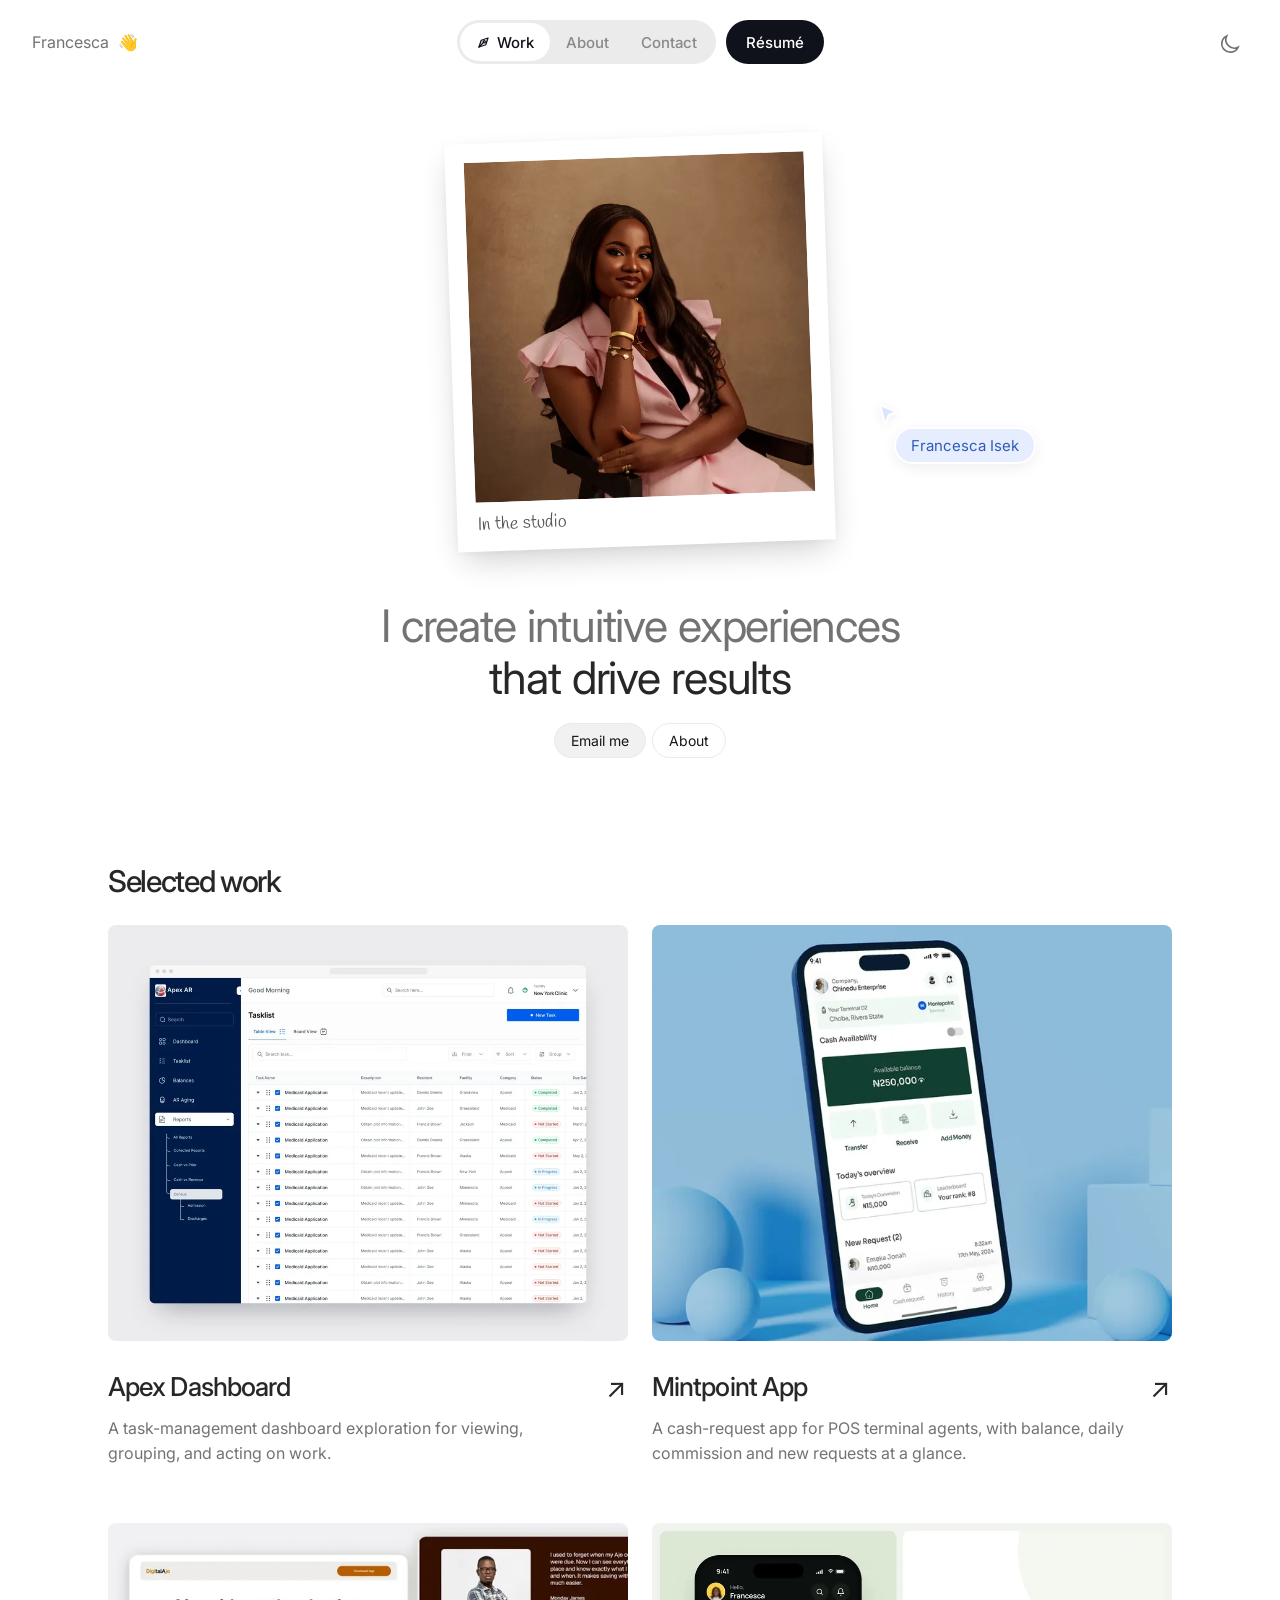
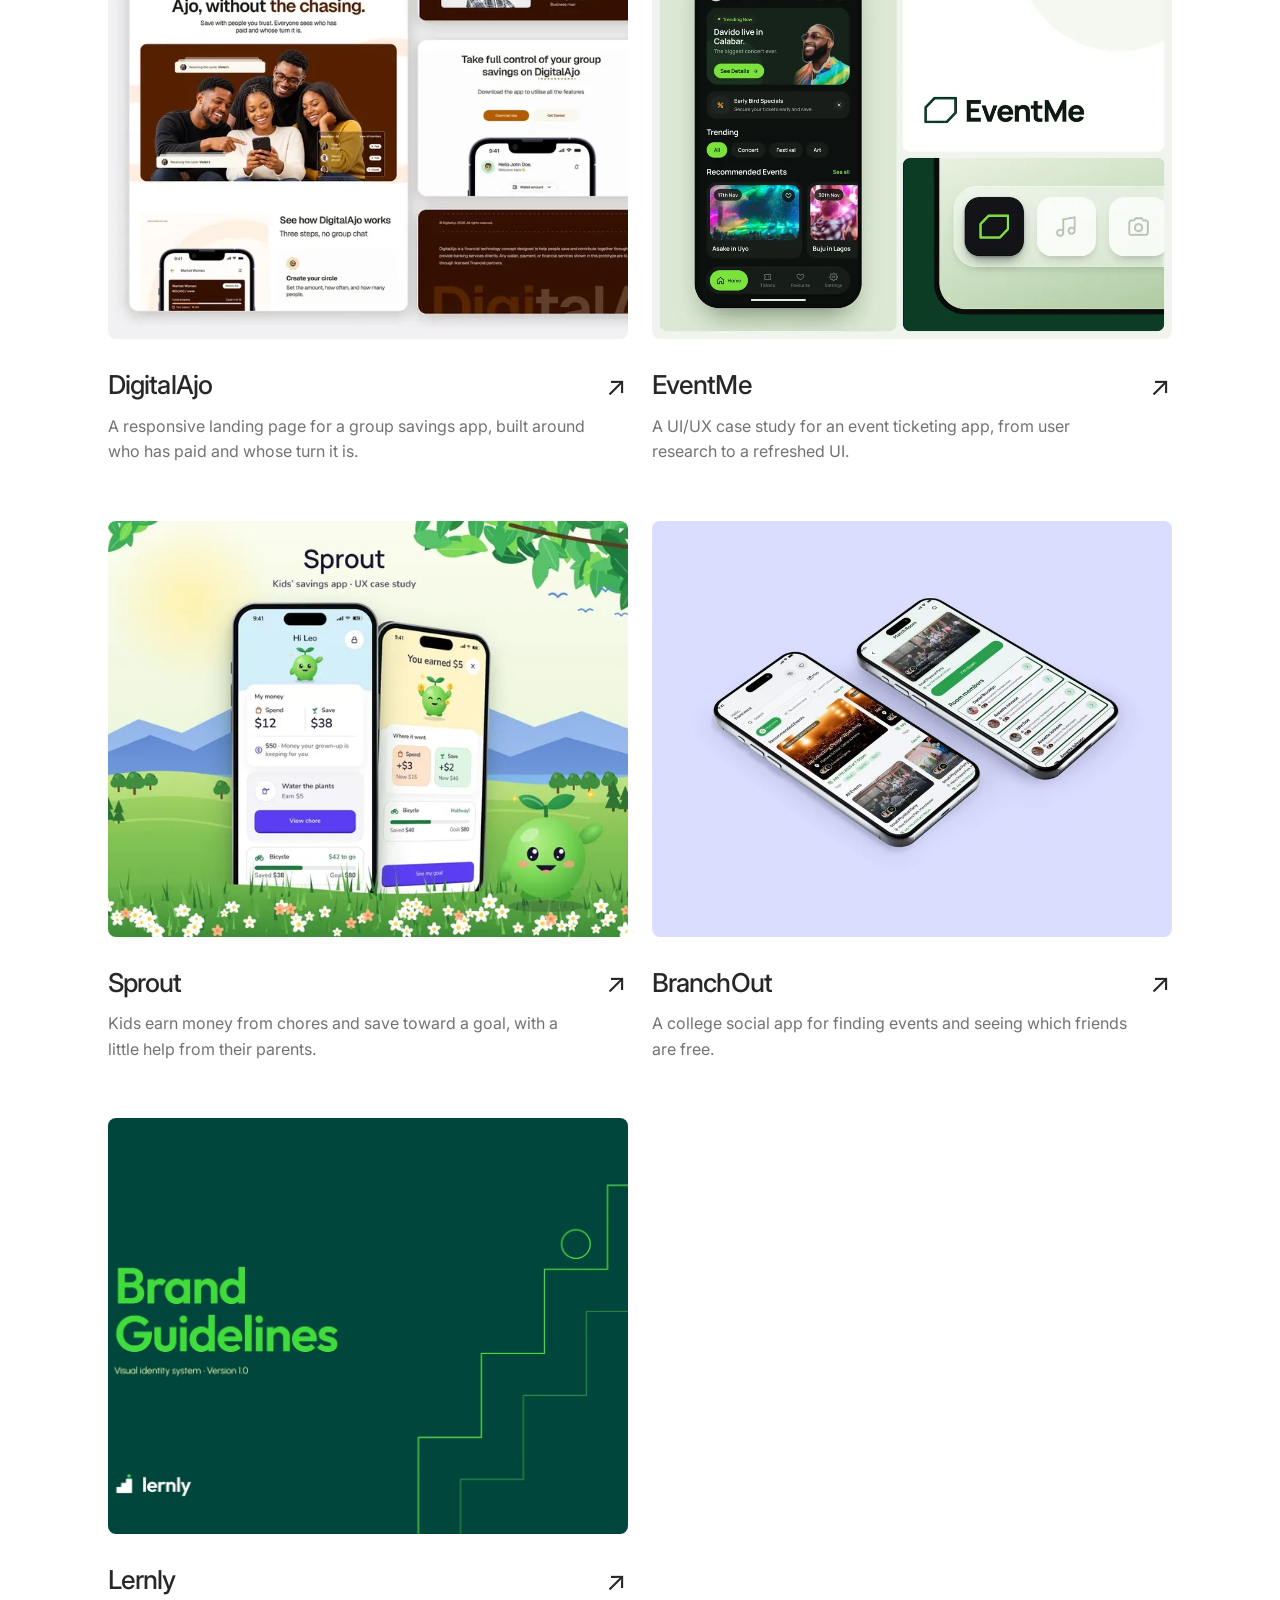
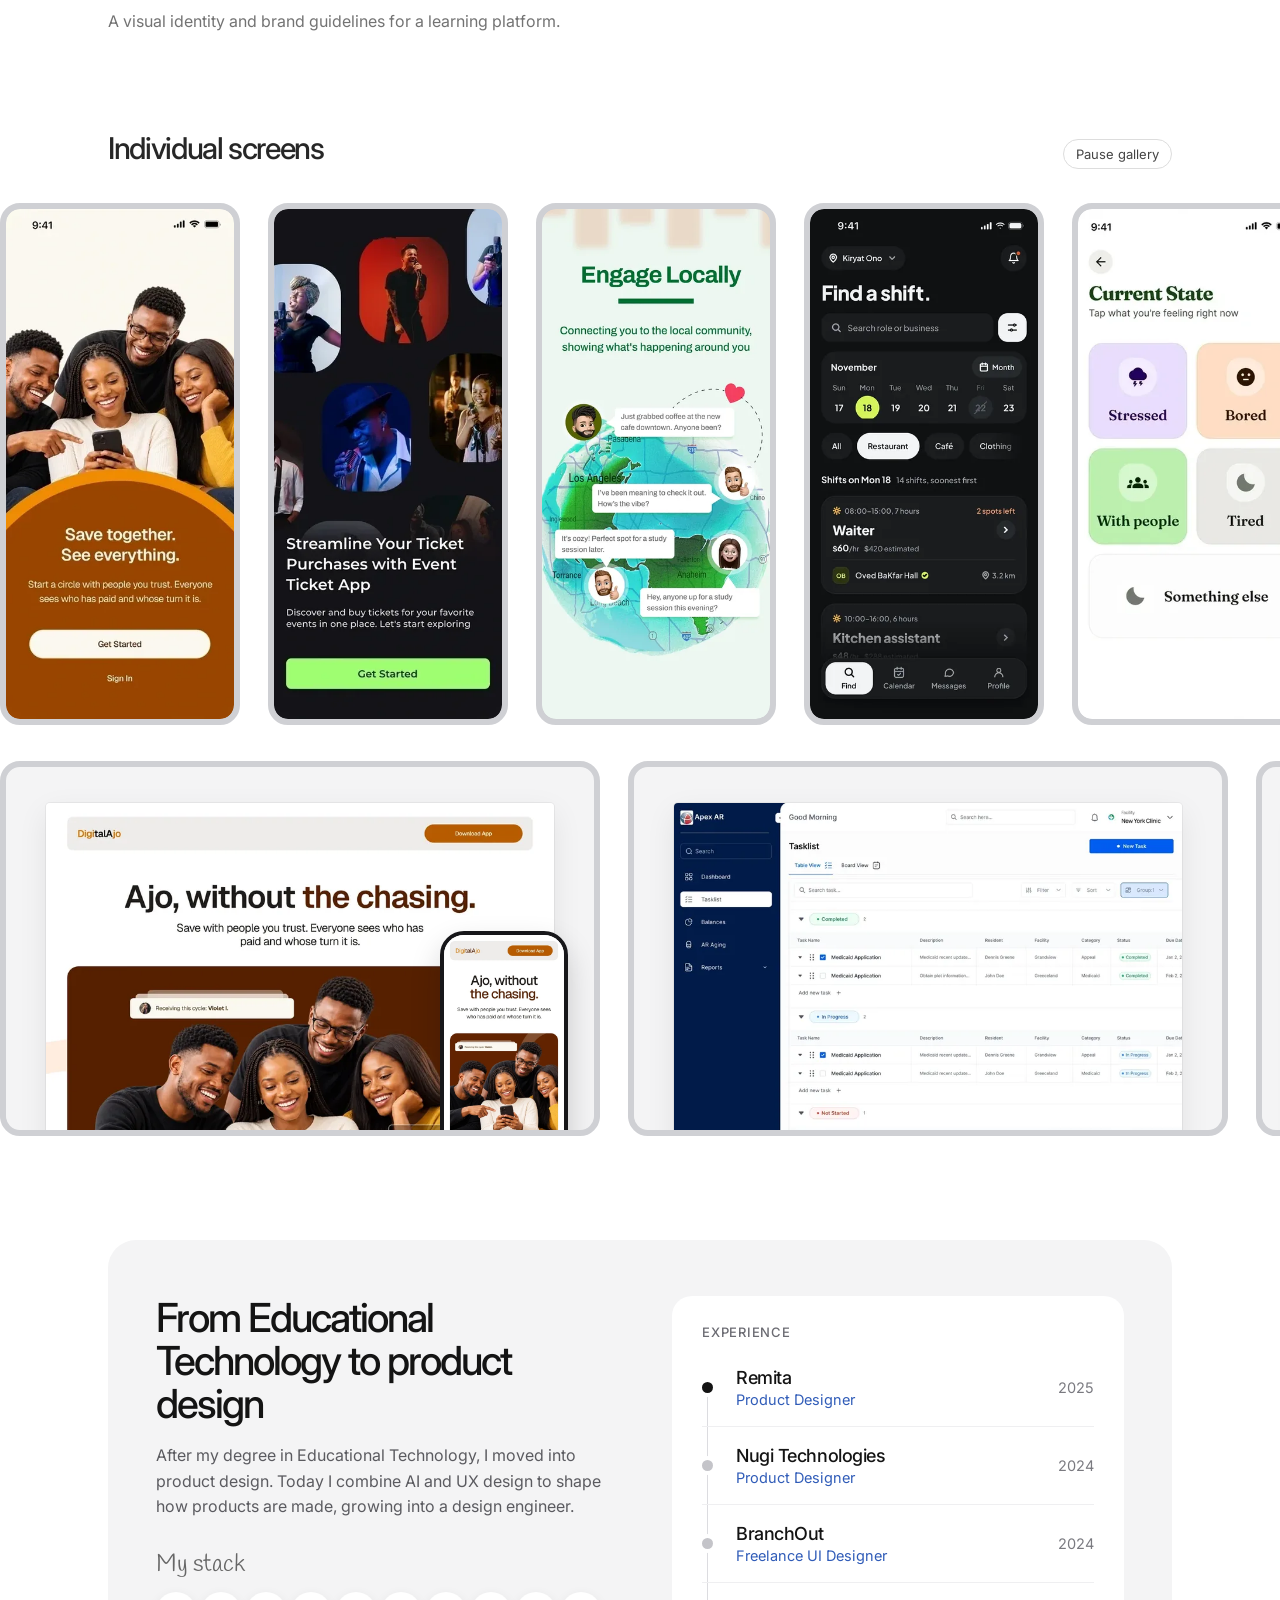
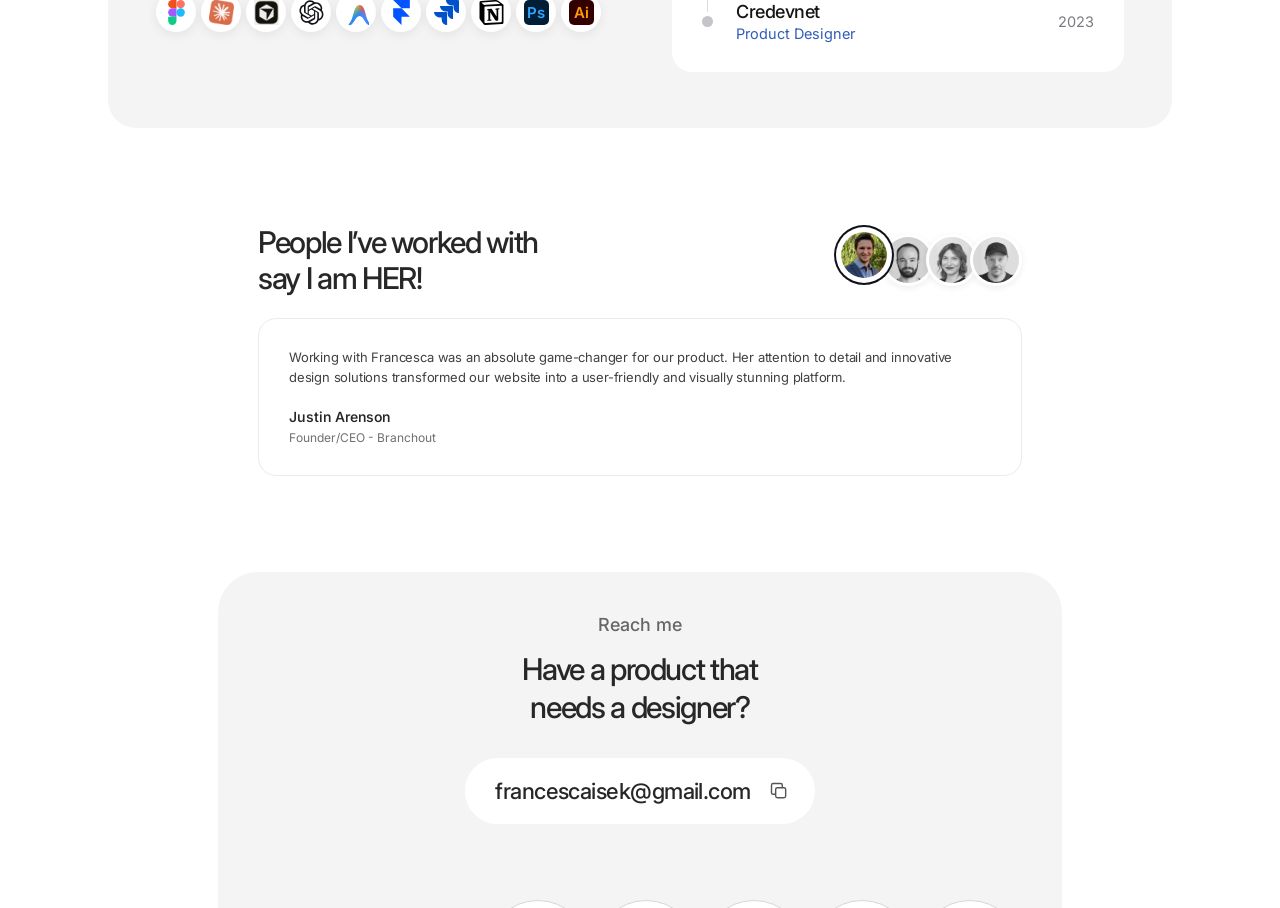
==== index.html @ be4f7d04 "About page major update, speaking moments, tooltips added to randoms, minor homepage updates." ====
<!doctype html>
<html lang="en">

<head>
  <meta charset="utf-8">
  <meta name="viewport" content="width=device-width, initial-scale=1">
  <title>Francesca Isek — Product Designer &amp; Design Engineer</title>
  <meta name="description"
    content="Product designer based in Lagos, Nigeria. I create intuitive experiences that drive results for fintech, SaaS and mobile products.">
  <link rel="icon" href="favicon.ico" sizes="any">
  <link rel="icon" type="image/png" sizes="32x32" href="assets/icons/favicon-32.png">
  <link rel="apple-touch-icon" href="assets/icons/apple-touch-icon.png">
  <meta name="theme-color" content="#ffffff">
  <meta property="og:type" content="website">
  <meta property="og:title" content="Francesca Isek — Product Designer &amp; Design Engineer">
  <meta property="og:description"
    content="Product designer based in Lagos, Nigeria. I create intuitive experiences that drive results for fintech, SaaS and mobile products.">
  <meta property="og:image" content="https://francescaisek.com/assets/images/og-image.jpg">
  <meta property="og:image:width" content="1200">
  <meta property="og:image:height" content="630">
  <meta property="og:image:alt" content="Francesca Isek — Product Designer &amp; Design Engineer">
  <meta property="og:site_name" content="Francesca Isek">
  <meta name="twitter:image" content="https://francescaisek.com/assets/images/og-image.jpg">
  <meta property="og:url" content="https://francescaisek.com/">
  <meta name="twitter:card" content="summary_large_image">
  <link rel="canonical" href="https://francescaisek.com/">
  <script type="application/ld+json">
  {
    "@context": "https://schema.org",
    "@type": "Person",
    "name": "Francesca Isek",
    "jobTitle": "Product Designer",
    "address": {
      "@type": "PostalAddress",
      "addressLocality": "Lagos",
      "addressCountry": "Nigeria"
    },
    "email": "mailto:francescaisek@gmail.com",
    "url": "https://francescaisek.com/",
    "sameAs": [
      "https://www.linkedin.com/in/francesca-isek-69934a226/",
      "https://github.com/FrancescaIsek",
      "https://www.behance.net/francescaisek"
    ]
  }
  </script>

  <link rel="stylesheet" href="css/hero.css?v=mobile-flat-8">
  <script src="js/portrait.js?v=stack-mobile-1" defer></script>
  <link rel="stylesheet" href="css/header.css?v=links-6">
  <link rel="stylesheet" href="css/theme.css?v=links-7">
  <link rel="stylesheet" href="css/cursor.css?v=2">
  <script src="js/theme.js"></script>
  <script src="js/cursor.js?v=1" defer></script>
  <script>
    window.va = window.va || function () { (window.vaq = window.vaq || []).push(arguments); };
  </script>
  <script defer src="/_vercel/insights/script.js"></script>
</head>

<body>
  <header class="portfolio-header"><a class="header-name" href="/" aria-label="Francesca, homepage">Francesca
      <span aria-hidden="true">👋</span></a>
    <nav class="portfolio-nav" aria-label="Portfolio">
      <div class="nav-segments"><a href="/#selected-work" aria-current="page"><span class="nav-icon"
            aria-hidden="true"><svg viewBox="0 0 20 20" fill="none" stroke="currentColor" stroke-width="1.7"
              stroke-linecap="round" stroke-linejoin="round">
              <path d="m4 16 3-9 9-3-3 9-9 3Z" />
              <path d="m4 16 6-6" />
              <circle cx="11" cy="9" r="1.5" />
            </svg></span>Work</a><a href="about.html"><span class="nav-icon" aria-hidden="true"><svg viewBox="0 0 20 20"
              fill="none" stroke="currentColor" stroke-width="1.7" stroke-linecap="round" stroke-linejoin="round">
              <circle cx="10" cy="6" r="3" />
              <path d="M4 17v-2a6 6 0 0 1 12 0v2" />
            </svg></span>About</a><a href="#contact"><span class="nav-icon"
            aria-hidden="true"><svg viewBox="0 0 20 20" fill="none" stroke="currentColor" stroke-width="1.7"
              stroke-linecap="round" stroke-linejoin="round">
              <rect x="3" y="5" width="14" height="11" rx="3" />
              <path d="m4 7 6 4 6-4" />
            </svg></span>Contact</a></div><a class="nav-resume"
        href="https://docs.google.com/document/d/1GN4dvYvGVPUgsONXQ1iWZ2yxoBfLpgicq2tAjBCVAWI/edit?tab=t.0"
        target="_blank" rel="noopener noreferrer"><span class="nav-icon" aria-hidden="true"><svg viewBox="0 0 20 20"
            fill="none" stroke="currentColor" stroke-width="1.7" stroke-linecap="round" stroke-linejoin="round">
            <path d="M5 2h7l4 4v12H5Z" />
            <path d="M12 2v5h4M8 10h5M8 13h5" />
          </svg></span>Résumé</a>
    </nav><button class="theme-toggle" type="button" aria-label="Switch to dark mode" aria-pressed="false"><svg
        class="theme-moon" viewBox="0 0 24 24" fill="none" stroke="currentColor" stroke-width="1.7" aria-hidden="true">
        <path d="M20 15.3A8.5 8.5 0 0 1 8.7 4 8.5 8.5 0 1 0 20 15.3Z" />
      </svg><svg class="theme-sun" viewBox="0 0 24 24" fill="none" stroke="currentColor" stroke-width="1.7"
        stroke-linecap="round" aria-hidden="true">
        <circle cx="12" cy="12" r="4" />
        <path d="M12 2v2m0 16v2M2 12h2m16 0h2M5 5l1.5 1.5m11 11L19 19M5 19l1.5-1.5m11-11L19 5" />
      </svg></button><button class="mobile-menu-btn" type="button" aria-label="Open menu" aria-expanded="false"
      aria-controls="mobile-nav-overlay"><span class="burger" aria-hidden="true"><i></i><i></i><i></i></span></button>
    <div id="mobile-nav-overlay" class="mobile-menu-overlay" hidden>
      <div class="mobile-menu-top">
        <a class="header-name" href="/" aria-label="Francesca, homepage">Francesca <span
            aria-hidden="true">👋</span></a>
        <button class="mobile-menu-close" type="button" aria-label="Close menu">
          <svg viewBox="0 0 24 24" width="22" height="22" stroke="currentColor" stroke-width="2" fill="none"
            stroke-linecap="round">
            <line x1="6" y1="6" x2="18" y2="18" />
            <line x1="6" y1="18" x2="18" y2="6" />
          </svg>
        </button>
      </div>
      <div class="mobile-menu-body">
        <nav class="mobile-menu-links">
          <a href="/#selected-work">Work</a>
          <a href="about.html">About</a>
          <a href="#contact">Contact</a>
        </nav>
        <div class="mobile-menu-actions">
          <div class="mobile-theme-row">
            <span>Theme</span>
            <button class="theme-toggle mobile-theme-toggle" type="button" aria-label="Switch to dark mode"
              aria-pressed="false"><svg class="theme-moon" viewBox="0 0 24 24" fill="none" stroke="currentColor"
                stroke-width="1.7" aria-hidden="true">
                <path d="M20 15.3A8.5 8.5 0 0 1 8.7 4 8.5 8.5 0 1 0 20 15.3Z" />
              </svg><svg class="theme-sun" viewBox="0 0 24 24" fill="none" stroke="currentColor" stroke-width="1.7"
                stroke-linecap="round" aria-hidden="true">
                <circle cx="12" cy="12" r="4" />
                <path d="M12 2v2m0 16v2M2 12h2m16 0h2M5 5l1.5 1.5m11 11L19 19M5 19l1.5-1.5m11-11L19 5" />
              </svg></button>
          </div>
          <a class="mobile-resume-btn"
            href="https://docs.google.com/document/d/1GN4dvYvGVPUgsONXQ1iWZ2yxoBfLpgicq2tAjBCVAWI/edit?tab=t.0"
            target="_blank" rel="noopener noreferrer">Résumé</a>
        </div>
      </div>
    </div>
  </header>
  <main>
    <section class="hero" aria-labelledby="name">
      <div class="portrait">
        <div class="print">
          <div class="photos" id="photos">
            <img class="studio" src="assets/images/home/francesca-studio-600.webp" srcset="assets/images/home/francesca-studio-600.webp 600w, assets/images/home/francesca-studio.webp 940w" sizes="(max-width: 767px) 242px, 352px"
              alt="Francesca seated in a pink suit, resting her chin on her hand." width="940" height="1175"
              fetchpriority="high">
            <img class="outdoors" data-src="assets/images/home/francesca-outdoors.webp" data-srcset="assets/images/home/francesca-outdoors-420.webp 420w, assets/images/home/francesca-outdoors.webp 600w" sizes="(max-width: 767px) 242px, 352px"
              alt="Francesca smiling over her shoulder beside palms in a red dress." width="930" height="1240"
              aria-hidden="true" fetchpriority="low" decoding="async">
          </div>
          <span class="caption">In the studio</span>
          <button type="button" hidden aria-controls="photos"></button>
        </div>
        <div class="pointer" aria-hidden="true"><svg viewBox="0 0 22 24" width="22" height="24">
            <path d="M2 2 19 9 11 12 7 21Z" fill="#dae6ff" stroke="white" stroke-width="2" stroke-linejoin="round" />
          </svg><span>Francesca Isek</span></div>
        <span class="turn-pill" aria-hidden="true">Click to change</span>
      </div>
      <div class="intro">
        <h1 id="name"><span>I create intuitive experiences </span>that drive results</h1>
        <div class="action-reveal">
          <div class="reveal-content">
            <div class="hero-actions">
              <a href="mailto:francescaisek@gmail.com">Email me</a>
              <a href="about.html">About</a>
            </div>
          </div>
          <div class="selection" aria-hidden="true">
            <i></i><i></i><i></i><i></i>
            <svg viewBox="0 0 18 22" width="16" height="20">
              <path d="M2 2 16 10 9 12 6 20Z" fill="#3685ff" stroke="white" stroke-width="1.5"
                stroke-linejoin="round" />
            </svg>
          </div>
        </div>
        <button class="replay" hidden type="button">↻ Replay reveal</button>
      </div>
    </section>
    <section class="work" id="selected-work" aria-labelledby="work-title">
      <div class="work-heading">
        <h2 id="work-title">Selected work</h2>
        <button class="motion-toggle" hidden type="button">Pause previews</button>
      </div>
      <div class="work-grid">
        <a class="project apex" href="apex-presentation.html">
          <div class="preview">
            <video data-autoplay muted loop playsinline preload="none"
              poster="assets/projects/apex/apex-thumbnail-poster.webp"
              aria-label="Apex Dashboard: tasks regrouped by status.">
              <source src="assets/projects/apex/apex-thumbnail.mp4" type="video/mp4">
            </video>
          </div>
          <div class="project-caption">
            <h3>Apex Dashboard<span class="project-link-arrow" aria-hidden="true">↗</span></h3>
            <div class="project-summary">
              <p>A task-management dashboard exploration for viewing, grouping, and acting on work.</p>
            </div>
          </div><span class="card-arrow" aria-hidden="true">↗</span><span class="view-pill"
            aria-hidden="true">View</span>
        </a>
        <a class="project mintpoint" href="https://play.google.com/store/apps/details?id=com.techerax.mintpoint"
          target="_blank" rel="noopener">
          <div class="preview"><img src="assets/projects/mintpoint/mintpoint-thumbnail-720.webp" srcset="assets/projects/mintpoint/mintpoint-thumbnail-720.webp 720w, assets/projects/mintpoint/mintpoint-thumbnail.webp 1600w" sizes="(max-width: 767px) 92vw, 520px"
              alt="Mintpoint App home screen on a phone: available balance, transfer, receive and add money, today’s commission and new cash requests."
              loading="lazy"></div>
          <div class="project-caption">
            <h3>Mintpoint App<span class="project-link-arrow" aria-hidden="true">↗</span></h3>
            <div class="project-summary">
              <p>A cash-request app for POS terminal agents, with balance, daily commission and new requests at a
                glance.</p>
            </div>
          </div><span class="card-arrow" aria-hidden="true">↗</span><span class="view-pill"
            aria-hidden="true">View</span>
        </a>
        <a class="project digitalajo" href="digitalajo.html">
          <div class="preview"><img src="assets/projects/digitalajo/digitalajo-thumbnail-720.webp" srcset="assets/projects/digitalajo/digitalajo-thumbnail-720.webp 720w, assets/projects/digitalajo/digitalajo-thumbnail.webp 1200w" sizes="(max-width: 767px) 92vw, 520px"
              alt="DigitalAjo landing page sections: the hero with four friends around a phone, a testimonial, the download call to action and the footer."
              loading="lazy"></div>
          <div class="project-caption">
            <h3>DigitalAjo<span class="project-link-arrow" aria-hidden="true">↗</span></h3>
            <div class="project-summary">
              <p>A responsive landing page for a group savings app, built around who has paid and whose turn it is.</p>
            </div>
          </div><span class="card-arrow" aria-hidden="true">↗</span><span class="view-pill"
            aria-hidden="true">View</span>
        </a>
        <a class="project eventme" href="eventme.html">
          <div class="preview">
            <video data-autoplay muted loop playsinline preload="none"
              poster="assets/projects/eventme/eventme-thumbnail-poster.webp"
              aria-label="EventMe: from the home screen to an event and its tickets.">
              <source src="assets/projects/eventme/eventme-thumbnail.mp4" type="video/mp4">
            </video>
          </div>
          <div class="project-caption">
            <h3>EventMe<span class="project-link-arrow" aria-hidden="true">↗</span></h3>
            <div class="project-summary">
              <p>A UI/UX case study for an event ticketing app, from user research to a refreshed UI.</p>
            </div>
          </div><span class="card-arrow" aria-hidden="true">↗</span><span class="view-pill"
            aria-hidden="true">View</span>
        </a>
        <a class="project sprout" href="sprout.html">
          <div class="preview"><img src="assets/projects/sprout/sprout-0-720.webp" srcset="assets/projects/sprout/sprout-0-720.webp 720w, assets/projects/sprout/sprout-0.webp 1200w" sizes="(max-width: 767px) 92vw, 520px"
              alt="Two Sprout app screens framed by a leafy illustrated landscape." loading="lazy"></div>
          <div class="project-caption">
            <h3>Sprout<span class="project-link-arrow" aria-hidden="true">↗</span></h3>
            <div class="project-summary">
              <p>Kids earn money from chores and save toward a goal, with a little help from their parents.</p>
            </div>
          </div><span class="card-arrow" aria-hidden="true">↗</span><span class="view-pill"
            aria-hidden="true">View</span>
        </a>
        <a class="project branchout" href="branchout.html">
          <div class="preview"><img src="assets/projects/branchout/branchout-0.webp"
              alt="Two angled BranchOut mobile screens on a lavender background." loading="lazy"><img class="next-frame"
              src="assets/projects/branchout/branchout-1.webp" alt="" loading="lazy"></div>
          <div class="project-caption">
            <h3>BranchOut<span class="project-link-arrow" aria-hidden="true">↗</span></h3>
            <div class="project-summary">
              <p>A college social app for finding events and seeing which friends are free.</p>
            </div>
          </div><span class="card-arrow" aria-hidden="true">↗</span><span class="view-pill"
            aria-hidden="true">View</span>
        </a>
        <a class="project lernly" href="https://www.behance.net/gallery/258002377/Lernly-Brand-Identity-Guidelines">
          <div class="preview"><img src="assets/projects/lernly/lernly-0.webp"
              alt="Lernly’s lime wordmark and stepped motif on its dark-green guidelines cover." loading="lazy"><img
              class="next-frame" src="assets/projects/lernly/lernly-1.webp" alt="" loading="lazy"></div>
          <div class="project-caption">
            <h3>Lernly<span class="project-link-arrow" aria-hidden="true">↗</span></h3>
            <div class="project-summary">
              <p>A visual identity and brand guidelines for a learning platform.</p>
            </div>
          </div><span class="card-arrow" aria-hidden="true">↗</span><span class="view-pill"
            aria-hidden="true">View</span>
        </a>
      </div>
    </section>
    <section id="individual-screens" class="screens" aria-labelledby="screens-title">
      <div class="work-heading">
        <h2 id="screens-title">Individual screens</h2><button type="button" class="motion-toggle" hidden>Pause
          gallery</button>
      </div>
      <div class="screens-window">
        <div class="screens-track mobile">
          <div class="screens-set">
            <div class="screen-frame"><img src="assets/images/screens/screen-digitalajo-onboarding-400.webp" srcset="assets/images/screens/screen-digitalajo-onboarding-400.webp 400w, assets/images/screens/screen-digitalajo-onboarding.webp 540w" sizes="(max-width: 767px) 190px, 228px"
                alt="DigitalAjo onboarding: Save together. See everything." width="540" height="1170" decoding="async">
            </div>
            <div class="screen-frame"><img src="assets/images/screens/screen-eventme-400.webp" srcset="assets/images/screens/screen-eventme-400.webp 400w, assets/images/screens/screen-eventme.webp 540w" sizes="(max-width: 767px) 190px, 228px"
                alt="EventMe welcome screen: Streamline your ticket purchases." width="540" height="1170"
                decoding="async"></div>
            <div class="screen-frame"><img src="assets/images/screens/screen-engage-locally-400.webp" srcset="assets/images/screens/screen-engage-locally-400.webp 400w, assets/images/screens/screen-engage-locally.webp 540w" sizes="(max-width: 767px) 190px, 228px"
                alt="Engage Locally: a community map with neighbours chatting about a new café and a study session."
                width="540" height="1170" decoding="async"></div>
            <div class="screen-frame"><img src="assets/images/screens/screen-shift-home-400.webp" srcset="assets/images/screens/screen-shift-home-400.webp 400w, assets/images/screens/screen-shift-home.webp 540w" sizes="(max-width: 767px) 190px, 228px"
                alt="Find a shift home in dark mode: week calendar, category filters and shift cards." width="540"
                height="1170" decoding="async"></div>
            <div class="screen-frame"><img src="assets/images/screens/screen-moods-400.webp" srcset="assets/images/screens/screen-moods-400.webp 400w, assets/images/screens/screen-moods.webp 540w" sizes="(max-width: 767px) 190px, 228px"
                alt="Current State mood check-in with Stressed, Bored, With people and Tired options." width="540"
                height="1170" decoding="async"></div>
            <div class="screen-frame"><img src="assets/images/screens/screen-shift-filter-400.webp" srcset="assets/images/screens/screen-shift-filter-400.webp 400w, assets/images/screens/screen-shift-filter.webp 540w" sizes="(max-width: 767px) 190px, 228px"
                alt="Sort and filter sheet: sort options, minimum hourly pay slider, shift length and role." width="540"
                height="1170" decoding="async"></div>
            <div class="screen-frame"><img src="assets/images/screens/screen-live-chat-400.webp" srcset="assets/images/screens/screen-live-chat-400.webp 400w, assets/images/screens/screen-live-chat.webp 540w" sizes="(max-width: 767px) 190px, 228px"
                alt="Healthcare live chat with a care nurse." width="540" height="1170" decoding="async"></div>
            <div class="screen-frame"><img src="assets/images/screens/screen-shift-date-400.webp" srcset="assets/images/screens/screen-shift-date-400.webp 400w, assets/images/screens/screen-shift-date.webp 540w" sizes="(max-width: 767px) 190px, 228px"
                alt="Choose a date sheet: quick picks, month calendar with available days." width="540" height="1170"
                decoding="async"></div>
          </div>
        </div>
        <div class="screens-track desktop">
          <div class="screens-set">
            <div class="screen-frame web-frame"><img class="web-shot"
                src="assets/images/screens/web-digitalajo-hero-800.webp"
                srcset="assets/images/screens/web-digitalajo-hero-800.webp 800w, assets/images/screens/web-digitalajo-hero.webp 1400w"
                sizes="(max-width: 767px) 86vw, 800px"
                alt="DigitalAjo landing page on desktop, with the mobile version alongside." width="1400" height="1050"
                decoding="async"><img class="web-phone" src="assets/images/screens/web-digitalajo-phone.webp" alt=""
                width="400" height="870" decoding="async"></div>
            <div class="screen-frame web-frame"><img class="web-shot"
                src="assets/images/screens/web-apex-status-800.webp"
                srcset="assets/images/screens/web-apex-status-800.webp 800w, assets/images/screens/web-apex-status.webp 1400w"
                sizes="(max-width: 767px) 86vw, 800px"
                alt="Apex AR tasklist grouped by status: Completed, In Progress and Not Started." width="1400"
                height="1050" decoding="async"></div>
            <div class="screen-frame web-frame"><img class="web-shot"
                src="assets/images/screens/web-digitalajo-steps-800.webp"
                srcset="assets/images/screens/web-digitalajo-steps-800.webp 800w, assets/images/screens/web-digitalajo-steps.webp 1400w"
                sizes="(max-width: 767px) 86vw, 800px"
                alt="DigitalAjo How it works section: create your circle, invite your people, pay in and get paid out."
                width="1400" height="1050" decoding="async"></div>
            <div class="screen-frame web-frame"><img class="web-shot"
                src="assets/images/screens/web-apex-subtasks-800.webp"
                srcset="assets/images/screens/web-apex-subtasks-800.webp 800w, assets/images/screens/web-apex-subtasks.webp 1400w"
                sizes="(max-width: 767px) 86vw, 800px"
                alt="Apex AR tasklist with subtasks expanded under each application." width="1400" height="1050"
                decoding="async"></div>
            <div class="screen-frame web-frame"><img class="web-shot"
                src="assets/images/screens/web-digitalajo-download-800.webp"
                srcset="assets/images/screens/web-digitalajo-download-800.webp 800w, assets/images/screens/web-digitalajo-download.webp 1400w"
                sizes="(max-width: 767px) 86vw, 800px"
                alt="DigitalAjo download section: Take full control of your group savings." width="1400" height="1050"
                decoding="async"></div>
          </div>
        </div>
      </div>
    </section>
    <section class="stack-experience xp" aria-labelledby="stack-title">
      <div class="xp-stage">
        <div class="xp-side">
          <h2 id="stack-title">From Educational Technology to product design</h2>
          <p>After my degree in Educational Technology, I moved into product design. Today I combine AI and UX design to
            shape how products are made, growing into a design engineer.</p>
          <h3 class="xp-tools-title">My stack</h3>
          <ul class="stack-icons">
            <li tabindex="0" aria-label="Figma"><img src="assets/icons/tool-figma.svg" alt=""><span
                aria-hidden="true">Figma</span></li>
            <li tabindex="0" aria-label="Claude"><img src="assets/icons/tool-claude.webp" alt=""><span
                aria-hidden="true">Claude</span></li>
            <li tabindex="0" aria-label="Cursor"><img src="assets/icons/tool-cursor.webp" alt=""><span
                aria-hidden="true">Cursor</span></li>
            <li tabindex="0" aria-label="Codex"><img src="assets/icons/tool-codex.svg" alt=""><span
                aria-hidden="true">Codex</span></li>
            <li tabindex="0" aria-label="Antigravity"><img src="assets/icons/tool-antigravity.svg" alt=""><span
                aria-hidden="true">Antigravity</span></li>
            <li tabindex="0" aria-label="Framer"><img src="assets/icons/tool-framer.svg" alt=""><span
                aria-hidden="true">Framer</span></li>
            <li tabindex="0" aria-label="Atlassian"><img src="assets/icons/tool-jira.svg" alt=""><span
                aria-hidden="true">Atlassian</span></li>
            <li tabindex="0" aria-label="Notion"><img src="assets/icons/tool-notion.svg" alt=""><span
                aria-hidden="true">Notion</span></li>
            <li tabindex="0" aria-label="Photoshop"><b class="adobe Ps" aria-hidden="true">Ps</b><span
                aria-hidden="true">Photoshop</span></li>
            <li tabindex="0" aria-label="Illustrator"><b class="adobe Ai" aria-hidden="true">Ai</b><span
                aria-hidden="true">Illustrator</span></li>
          </ul>
        </div>
        <div class="xp-card">
          <h3 class="xp-label">Experience</h3>
          <ol class="xp-timeline">
            <li class="now"><span class="xp-dot" aria-hidden="true"></span>
              <div><strong>Remita</strong><span>Product Designer</span></div><time>2025</time>
            </li>
            <li><span class="xp-dot" aria-hidden="true"></span>
              <div><strong>Nugi Technologies</strong><span>Product Designer</span></div><time>2024</time>
            </li>
            <li><span class="xp-dot" aria-hidden="true"></span>
              <div><strong>BranchOut</strong><span>Freelance UI Designer</span></div><time>2024</time>
            </li>
            <li><span class="xp-dot" aria-hidden="true"></span>
              <div><strong>Credevnet</strong><span>Product Designer</span></div><time>2023</time>
            </li>
          </ol>
        </div>
      </div>
    </section>
    <section class="testimonials" aria-labelledby="testimonials-title">
      <div class="testimonial-heading">
        <h2 id="testimonials-title">People I’ve worked with<br>say I am HER!</h2>
        <div class="testimonial-people" role="group" aria-label="People I’ve worked with">
          <button class="testimonial-person" type="button" aria-label="Read Justin Arenson’s testimonial"
            aria-expanded="false" aria-controls="testimonial-panel" data-quote="0"><img
              src="assets/images/testimonials/justin-arenson.jpg" alt="" width="46" height="46"></button>
          <button class="testimonial-person" type="button" aria-label="Read Ben Marks’s testimonial"
            aria-expanded="false" aria-controls="testimonial-panel" data-quote="1"><img
              src="assets/images/testimonials/ben-marks.jpg" alt="" width="46" height="46"></button>
          <button class="testimonial-person" type="button" aria-label="Read Claudia Bednorz’s testimonial"
            aria-expanded="false" aria-controls="testimonial-panel" data-quote="2"><img
              src="assets/images/testimonials/claudia.jpg" alt="" width="46" height="46"></button>
          <button class="testimonial-person" type="button" aria-label="Read Sergey Andreyev’s testimonial"
            aria-expanded="false" aria-controls="testimonial-panel" data-quote="4"><img
              src="assets/images/testimonials/sergey.jpg" alt="" width="46" height="46"></button>
        </div>
      </div>
      <div id="testimonial-panel" hidden aria-live="polite" aria-atomic="true"></div>
      <template id="testimonial-content-0">
        <figure class="testimonial">
          <blockquote>
            <p>Working with Francesca was an absolute game-changer for our product. Her attention to detail and
              innovative design solutions transformed our website into a user-friendly and visually stunning platform.
            </p>
          </blockquote>
          <figcaption>
            <div><strong><a href="https://www.linkedin.com/in/justin-arenson">Justin
                  Arenson</a></strong><span>Founder/CEO - Branchout</span></div>
          </figcaption>
        </figure>
      </template>
      <template id="testimonial-content-1">
        <figure class="testimonial">
          <blockquote>
            <p>Francesca did an excellent job on our project. She was professional, easy to communicate with, and very
              patient throughout the process. I appreciated her willingness to make adjustments until we were happy with
              the final result. She also went the extra mile to help us get everything properly set up in the
              development consoles. It was a pleasure working with her.</p>
          </blockquote>
          <figcaption>
            <div><strong>Ben Marks</strong><span>Founder, Supreme Ultimate Applications</span></div>
          </figcaption>
        </figure>
      </template>
      <template id="testimonial-content-2">
        <figure class="testimonial">
          <blockquote>
            <p>Working with Francesca was a great experience. She understood what we needed and the direction we wanted
              for the project from the start. She was quick with delivery, paid attention to our brand guidelines, and
              was always open to feedback. Communication was smooth throughout, and she was proactive about making sure
              everything came together as expected. I'd happily work with her again.</p>
          </blockquote>
          <figcaption>
            <div><strong>Claudia Bednorz</strong><span> Project Manager, Copenhagen Capacity</span></div>
          </figcaption>
        </figure>
      </template>
      <template id="testimonial-content-4">
        <figure class="testimonial">
          <blockquote>
            <p>From start to finish, Francesca made the process seamless. She took our ideas and brought them to life.
              Her expertise in integrating design and functionality ensured our website was both beautiful and
              practical. I highly recommend her services.</p>
          </blockquote>
          <figcaption>
            <div><strong>Sergey Andreyev</strong><span>Senior
                Product
                Designer</span></div>
          </figcaption>
        </figure>
      </template>
    </section>
  </main>
  <footer class="contact-footer" id="contact" aria-labelledby="contact-title">
    <div class="contact-card">
      <p class="contact-label">Reach me</p>
      <h2 id="contact-title">Have a product that<br>needs a designer?</h2>
      <div class="footer-email-group"><a class="footer-email"
          href="mailto:francescaisek@gmail.com">francescaisek@gmail.com</a><button class="copy-email" type="button"
          aria-label="Copy email address" title="Copy email address"><svg viewBox="0 0 24 24" width="20" height="20"
            fill="none" stroke="currentColor" stroke-width="1.7" aria-hidden="true">
            <rect x="8" y="8" width="12" height="12" rx="2" />
            <path d="M16 8V5a2 2 0 0 0-2-2H5a2 2 0 0 0-2 2v9a2 2 0 0 0 2 2h3" />
          </svg></button><span class="copy-status" role="status"></span></div>
      <div class="footer-socials" aria-label="Social profiles and résumé">
        <span class="footer-orb-slot"><a class="footer-orb" href="https://francescaisek.com" target="_blank"
            rel="noopener noreferrer" aria-label="Instagram"><span class="footer-ball"><svg viewBox="0 0 34 34"
                aria-hidden="true" fill="currentColor">
                <rect x="4" y="4" width="24" height="24" rx="7" fill="none" stroke="currentColor" stroke-width="2.5" />
                <circle cx="16" cy="16" r="6" fill="none" stroke="currentColor" stroke-width="2.5" />
                <circle cx="24" cy="8" r="1.7" />
              </svg></span></a></span>
        <span class="footer-orb-slot"><a class="footer-orb" href="https://www.linkedin.com/in/francesca-isek-69934a226/"
            target="_blank" rel="noopener noreferrer" aria-label="LinkedIn"><span class="footer-ball"><svg
                viewBox="0 0 34 34" aria-hidden="true" fill="currentColor">
                <path
                  d="M5 12h5v16H5zM7.5 4a2.8 2.8 0 1 0 0 5.6 2.8 2.8 0 0 0 0-5.6M14 12h4.8v2.2c1-1.7 2.7-2.7 5-2.7 4 0 5.2 2.6 5.2 6.5v10h-5V19c0-2.2-.5-3.6-2.5-3.6-2.1 0-2.7 1.5-2.7 3.6v9H14z" />
              </svg></span></a></span>
        <span class="footer-orb-slot"><a class="footer-orb" href="https://github.com/FrancescaIsek" target="_blank"
            rel="noopener noreferrer" aria-label="GitHub"><span class="footer-ball"><svg viewBox="0 0 34 34"
                aria-hidden="true" fill="currentColor">
                <path
                  d="M16 2a14 14 0 0 0-4.4 27.3c.7.1 1-.3 1-.7v-2.7c-4 .9-4.9-1.7-4.9-1.7-.7-1.7-1.6-2.1-1.6-2.1-1.3-.9.1-.9.1-.9 1.4.1 2.1 1.5 2.1 1.5 1.3 2.2 3.4 1.6 4.3 1.2.1-.9.5-1.6.9-2-3.2-.4-6.6-1.6-6.6-7 0-1.5.5-2.8 1.5-3.8-.2-.4-.7-1.8.1-3.8 0 0 1.2-.4 3.9 1.5a13.4 13.4 0 0 1 7.2 0c2.7-1.9 3.9-1.5 3.9-1.5.8 2 .3 3.4.1 3.8 1 1 1.5 2.3 1.5 3.8 0 5.4-3.4 6.6-6.6 7 .5.4 1 1.3 1 2.6v4.1c0 .4.3.8 1 .7A14 14 0 0 0 16 2Z" />
              </svg></span></a></span>
        <span class="footer-orb-slot"><a class="footer-orb" href="https://www.behance.net/francescaisek" target="_blank"
            rel="noopener noreferrer" aria-label="Behance"><span class="footer-ball"><svg viewBox="0 0 34 34"
                aria-hidden="true" fill="currentColor">
                <path
                  d="M2 8h9c4 0 6 2 6 5 0 2-1 3-2.3 3.6C17 17.2 18 19 18 21c0 4-3 6-7 6H2V8Zm4 4v3.5h4.5c1.6 0 2.5-.5 2.5-1.8S12 12 10.5 12H6Zm0 7v4h5c1.8 0 3-.6 3-2s-1.2-2-3-2H6Zm15-12h9v2.5h-9V7Zm4.5 5c5 0 7 4 6.5 8.5H22c.1 2 1.4 3 3.5 3 1.3 0 2.3-.6 2.7-1.5H32c-1 3.5-3.5 5-6.5 5-5 0-7.5-3.4-7.5-7.5S20.5 12 25.5 12ZM22 17.5h6.3c-.3-1.7-1.3-2.5-3-2.5s-2.8.8-3.3 2.5Z" />
              </svg></span></a></span>
        <span class="footer-orb-slot"><a class="footer-orb"
            href="https://docs.google.com/document/d/1GN4dvYvGVPUgsONXQ1iWZ2yxoBfLpgicq2tAjBCVAWI/edit?tab=t.0"
            target="_blank" rel="noopener noreferrer" aria-label="Résumé"><span class="footer-ball"><svg
                viewBox="0 0 34 34" aria-hidden="true" fill="currentColor">
                <path d="M8 3h12l6 6v20H8zM20 3v7h6M12 15h10M12 20h10M12 25h7" fill="none" stroke="currentColor"
                  stroke-width="2.3" stroke-linejoin="round" />
              </svg></span></a></span>
      </div>
    </div>
  </footer>

  <script src="js/mobile-menu.js" defer></script>
  <script src="js/footer.js"></script>
  <script src="js/lazy-video.js" defer></script>
  <script>addEventListener("load", () => { const i = document.querySelector("img.outdoors[data-src]"); if (i) { i.srcset = i.dataset.srcset; i.src = i.dataset.src; } });</script>
</body>

</html>
---- css/hero.css ----
@font-face {
  font-family: Inter;
  src: url("../assets/fonts/inter.woff2") format("woff2"), url("../assets/fonts/inter.ttf") format("truetype");
  font-weight: 100 900;
  font-display: swap;
}

@font-face {
  font-family: Handlee;
  src: url("../assets/fonts/handlee.woff2") format("woff2"), url("../assets/fonts/handlee.ttf") format("truetype");
  font-display: swap;
}

* {
  box-sizing: border-box;
}

body {
  margin: 0;
  background: #fff;
  color: #272727;
  font-family: Inter, Arial, sans-serif;
}

header {
  display: flex;
  justify-content: center;
  padding-top: 18px;
}

nav {
  display: flex;
  align-items: center;
  gap: 2px;
  padding: 5px;
  background: #242424;
  border-radius: 8px;
  box-shadow: 0 6px 16px #0002;
}

nav a {
  padding: 8px 13px;
  color: #eee;
  text-decoration: none;
  font-size: 14px;
  border-radius: 4px;
}

nav a[aria-current],
nav a:hover {
  background: #393939;
  color: white;
}

nav .contact {
  background: #555;
}

a:focus-visible,
button:focus-visible {
  outline: 3px solid #486ac4;
  outline-offset: 3px;
}

.hero {
  padding: clamp(45px, 8.2vh, 82px) 30px 32px;
  display: flex;
  flex-direction: column;
  align-items: center;
  text-align: center;
}

.portrait {
  position: relative;
  width: clamp(250px, 42vh, 410px);
}

.print {
  position: relative;
  padding: 5% 5% 0;
  background: white;
  transform: rotate(-2deg);
  box-shadow: 0 14px 32px -7px #0003, 0 1px 6px #00000009;
  transition: transform 330ms ease;
}

.turned .print {
  transform: rotate(2deg);
}

.photos {
  position: relative;
  aspect-ratio: 1;
  overflow: hidden;
}

.photos img {
  display: block;
  width: 100%;
  height: 100%;
  object-fit: cover;
  object-position: 50% 30%;
}

.outdoors {
  position: absolute;
  inset: 0;
  opacity: 0;
  transition: opacity 240ms ease;
}

.turned .outdoors {
  opacity: 1;
}

.caption {
  display: block;
  padding: 12px 2px 15px;
  text-align: left;
  color: #555;
  font: 18px/1.2 Handlee, cursive;
}

.print button {
  position: absolute;
  inset: 0;
  width: 100%;
  border: 0;
  background: transparent;
  cursor: pointer;
}

/* Cursor-following cue on the portrait, matching the View pill on work cards. */
.turn-pill {
  display: none;
}

@media (hover: hover) and (pointer: fine) {
  .print:hover ~ .turn-pill {
    position: absolute;
    display: block;
    left: var(--turn-x, 50%);
    top: var(--turn-y, 45%);
    z-index: 3;
    border-radius: 100px;
    padding: 5px 11px;
    background: #222;
    color: #fff;
    font: 12px/1.3 Inter, sans-serif;
    white-space: nowrap;
    pointer-events: none;
  }
}

.pointer {
  position: absolute;
  top: 65%;
  left: 113%;
  text-align: left;
  pointer-events: none;
}

.pointer svg {
  display: block;
  filter: drop-shadow(0 2px 4px #0001);
}

.pointer span {
  display: block;
  margin-left: 16px;
  padding: 7px 15px;
  white-space: nowrap;
  background: #e6edff;
  border: 2px solid white;
  border-radius: 30px;
  color: #305cb8;
  font-size: 15px;
  box-shadow: 0 4px 14px #0001;
}

.intro {
  margin-top: clamp(32px, 6.2vh, 62px);
}

h1 {
  margin: 0;
  font-size: clamp(44px, 3.5vw, 68px);
  font-weight: 400;
  line-height: 1.15;
  letter-spacing: -.045em;
}

h1 span {
  display: block;
  color: #737373;
}

.practice {
  margin: 26px 0 0;
  font-size: 18px;
  color: #606060;
}

@media (prefers-reduced-motion: reduce) {

  .print,
  .outdoors {
    transition: none;
  }
}

/* One pointer selection reveals the complete hero heading and actions. */
.action-reveal {
  position: relative;
  width: max-content;
  max-width: 100%;
  margin: 0 auto;
  padding: 5px;
}

.intro .hero-actions {
  display: flex;
  justify-content: center;
  align-items: center;
  width: max-content;
  margin: 19px auto 0;
  gap: 6px;
}

.hero-actions a {
  display: inline-flex;
  align-items: center;
  justify-content: center;
  padding: 8px 16px;
  border-radius: 99px;
  color: #171717;
  font-size: 14px;
  font-weight: 400;
  line-height: normal;
  text-decoration: none;
  background: white;
  border: 1px solid #eaeaea;
}

.hero-actions a:first-child {
  background: #f1f1f1;
}

.hero-actions a:hover {
  background: #e9e9e9;
  border-color: #d5d5d5;
}

.selection {
  display: none;
  position: absolute;
  top: 0;
  left: 0;
  pointer-events: none;
  border: 1px solid #86b8ff;
}

.selection svg {
  position: absolute;
  top: 100%;
  left: 100%;
  filter: drop-shadow(0 1px 2px #185fbb25);
}

.selection i {
  position: absolute;
  width: 6px;
  height: 6px;
  background: white;
  border: 1px solid #86b8ff;
}

.selection i:nth-child(1) {
  left: -3px;
  top: -3px;
}

.selection i:nth-child(2) {
  right: -3px;
  top: -3px;
}

.selection i:nth-child(3) {
  left: -3px;
  bottom: -3px;
}

.selection i:nth-child(4) {
  right: -3px;
  bottom: -3px;
}

@media (prefers-reduced-motion: no-preference) {
  .selection {
    display: block;
    opacity: 0;
    animation: draw-selection 2.15s .25s both;
  }

  .reveal-content {
    animation: reveal-actions 2.15s .25s both;
  }

  @keyframes draw-selection {
    0% {
      opacity: 0;
      width: 0;
      height: 0;
    }

    10% {
      opacity: 1;
      width: 0;
      height: 0;
    }

    45%,
    77% {
      opacity: 1;
      width: 100%;
      height: 100%;
    }

    100% {
      opacity: 0;
      width: 100%;
      height: 100%;
    }
  }

  @keyframes reveal-actions {

    0%,
    49% {
      opacity: 0;
      visibility: hidden;
    }

    50% {
      opacity: 0;
      visibility: visible;
    }

    64%,
    100% {
      opacity: 1;
      visibility: visible;
    }
  }

  .action-reveal:focus-within .reveal-content {
    animation: none;
    opacity: 1;
    visibility: visible;
  }

  .action-reveal:focus-within .selection {
    display: none;
  }
}

.replay {
  background: none;
  border: 0;
  color: #545454;
  cursor: pointer;
  font: 13px Inter, sans-serif;
  padding: 6px;
}

@media (max-height: 800px) {
  .hero {
    padding-top: 35px;
  }

  .intro {
    margin-top: 28px;
  }
}

@media (prefers-reduced-motion: reduce) {
  .replay {
    display: none;
  }
}

.action-reveal.reset .selection,
.action-reveal.reset .reveal-content {
  animation: none;
}

.work {
  max-width: 1160px;
  padding: 68px 48px 96px;
  margin: auto;
  scroll-margin-top: 20px;
}

.work-heading {
  display: flex;
  align-items: baseline;
  justify-content: space-between;
  margin-bottom: 26px;
}

.work h2,
.screens h2,
.testimonials h2 {
  margin: 0;
  font-family: Inter, Arial, sans-serif;
  font-size: 30px;
  line-height: 1.2;
  font-weight: 500;
  letter-spacing: -.045em;
}

.motion-toggle {
  background: white;
  color: #444;
  border: 1px solid #ddd;
  padding: 6px 12px;
  border-radius: 16px;
  cursor: pointer;
  font: 13px Inter, sans-serif;
}

.work-grid {
  display: grid;
  grid-template-columns: repeat(2, minmax(0, 1fr));
  gap: 40px 24px;
}

.project {
  text-decoration: none;
  color: inherit;
}

.preview {
  aspect-ratio: 5 / 4;
  position: relative;
  overflow: hidden;
  border-radius: 8px;
  background: #f6f6f6;
}

.preview img,
.preview video {
  display: block;
  width: 100%;
  height: 100%;
  object-fit: cover;
  pointer-events: none;
}

.preview .next-frame {
  position: absolute;
  inset: 0;
  opacity: 0;
}

.fizzora .preview {
  background: #f4b2ca;
}

.fizzora .preview img {
  object-fit: contain;
}

.work h3 {
  display: flex;
  justify-content: space-between;
  align-items: center;
  margin: 13px 0 4px;
  font-size: 19px;
  font-weight: 500;
  letter-spacing: -.035em;
}

.work h3 span {
  color: #555;
  font-size: 16px;
}

.project:hover h3,
.project:focus-visible h3 {
  text-decoration: underline;
  text-underline-offset: 4px;
}

.project p {
  margin: 0;
  color: #646464;
  font-size: 14px;
}

@keyframes preview-change {

  0%,
  37%,
  100% {
    opacity: 0;
  }

  49%,
  85% {
    opacity: 1;
  }
}

.work.playing .in-view .next-frame {
  animation: preview-change 7s ease-in-out infinite;
}

.work.playing .project:nth-child(even) .next-frame {
  animation-delay: -1.3s;
}

.work.paused .in-view .next-frame {
  animation-play-state: paused;
}

/* The artwork and corner arrow remain visible while the caption rises over them. */
.project {
  position: relative;
  display: block;
  overflow: hidden;
  border-radius: 14px;
}

.project-caption {
  position: absolute;
  inset: auto 0 0;
  padding: 16px 64px 18px 20px;
  background: #f6f6f6;
}

.project-caption h3 {
  margin: 0 0 4px;
}

.project-summary p {
  line-height: 1.45;
}

.card-arrow {
  position: absolute;
  right: 14px;
  bottom: 14px;
  display: grid;
  place-items: center;
  width: 34px;
  height: 34px;
  border-radius: 50%;
  background: white;
  color: #202020;
  box-shadow: 0 2px 8px #0001;
}

.view-pill {
  display: none;
}

@media (hover: hover) and (pointer: fine) {
  .project-caption {
    transform: translateY(101%);
    opacity: 0;
    transition: transform 220ms ease, opacity 180ms ease;
  }

  .project:is(:hover, :focus-visible) .project-caption {
    transform: translateY(0);
    opacity: 1;
  }

  .project:hover h3,
  .project:focus-visible h3 {
    text-decoration: none;
  }

  .project:hover .view-pill {
    position: absolute;
    display: block;
    left: var(--view-x, 50%);
    top: var(--view-y, 45%);
    border-radius: 100px;
    padding: 5px 11px;
    background: #222;
    color: white;
    font: 12px/1.3 Inter, sans-serif;
    pointer-events: none;
  }
}

@media (prefers-reduced-motion: reduce) {
  .project-caption {
    transition: none;
  }
}

.about-section {
  max-width: 1160px;
  margin: auto;
  padding: 84px 48px 116px;
  display: grid;
  grid-template-columns: 1fr 1fr;
  gap: 64px;
  align-items: center;
  border-top: 1px solid #eee;
}

.about-photos {
  position: relative;
  width: 100%;
  height: 320px;
  display: grid;
  place-items: center;
  border-radius: 14px;
}

.about-photos img {
  grid-area: 1 / 1;
  width: 174px;
  height: 216px;
  object-fit: cover;
  border: 7px solid white;
  border-bottom-width: 17px;
  box-shadow: 0 6px 16px #0002;
  transform: translate(var(--rest), 0) rotate(var(--tilt));
  transition: transform 320ms ease-out;
}

.about-photos img:nth-child(1) {
  --rest: 18px;
  --tilt: 8deg;
  --spread: 128px;
  --angle: 17deg;
  --lift: 6px;
}

.about-photos img:nth-child(2) {
  --rest: -17px;
  --tilt: -8deg;
  --spread: -129px;
  --angle: -16deg;
  --lift: 2px;
}

.about-photos img:nth-child(3) {
  --rest: 9px;
  --tilt: 4deg;
  --spread: 47px;
  --angle: 7deg;
  --lift: -24px;
}

.about-photos img:nth-child(4) {
  --rest: 0px;
  --tilt: -3deg;
  --spread: -38px;
  --angle: -6deg;
  --lift: 26px;
}

.about-photos:is(:hover, :focus-visible) img {
  transform: translate(var(--spread), var(--lift)) rotate(var(--angle));
}

.about-photos:focus-visible {
  outline: 2px solid #486ac4;
}

.about-copy {
  max-width: 485px;
}

.about-copy h1 {
  font-size: 32px;
  font-weight: 500;
  letter-spacing: -.045em;
  margin: 0 0 20px;
}

.about-copy p {
  font-size: 18px;
  line-height: 1.55;
  color: #484848;
  margin: 0 0 14px;
}

.about-tools {
  display: flex;
  gap: 9px;
  margin-top: 24px;
}

.about-tools a {
  border: 1px solid #e5e5e5;
  padding: 7px 12px;
  border-radius: 8px;
  color: #333;
  text-decoration: none;
  font-size: 14px;
  transition: transform 160ms ease;
}

.about-tools a:is(:hover, :focus-visible) {
  transform: translateY(-3px) rotate(-2deg);
  background: #fafafa;
}

@media (prefers-reduced-motion: reduce) {

  .about-photos img,
  .about-tools a {
    transition: none;
  }
}

/* Gallery rows run edge to edge on the device; the heading keeps the page grid. */
.screens {
  padding: 0 0 80px;
  margin: 0;
  scroll-margin-top: 28px;
  overflow-x: clip;
}

.screens>.work-heading {
  width: min(1064px, 100% - 96px);
  margin: 0 auto 26px;
}

.screens h2 {
  margin: 0;
  font-size: 30px;
  font-weight: 500;
  letter-spacing: -.045em;
}

.screens-window {
  overflow: hidden;
  width: 100%;
}

.screens-track {
  display: flex;
  width: max-content;
}

.screens-track+.screens-track {
  margin-top: 32px;
}

.screens-set {
  display: flex;
  gap: 16px;
  padding-right: 16px;
}

.screen-frame {
  height: 360px;
  overflow: hidden;
  background: #f3f3f3;
  border-radius: 12px;
  box-shadow: inset 0 0 0 1px #0001;
}

.desktop .screen-frame {
  width: 420px;
  height: 340px;
}

.mobile .screen-frame {
  width: 270px;
}

.screen-frame img {
  display: block;
  width: 100%;
  height: 100%;
  object-fit: contain;
}

.screens.ready .screens-track {
  animation: gallery-scroll 46s linear infinite;
}

.screens.ready .screens-track:nth-child(2) {
  animation-direction: reverse;
}

.screens.paused .screens-track {
  animation-play-state: paused;
}

@keyframes gallery-scroll {
  to {
    transform: translateX(-50%);
  }
}

.project {
  transition: transform 180ms ease, box-shadow 180ms ease;
}

.project:is(:hover, :focus-visible) {
  transform: translateY(-3px);
  box-shadow: 0 9px 18px -7px rgb(0 0 0 / 18%);
}

@media (prefers-reduced-motion: reduce) {
  .project {
    transition: none;
  }

  .project:is(:hover, :focus-visible) {
    transform: none;
  }
}

.stack-experience {
  max-width: 860px;
  margin: 0 auto;
  padding: 40px 48px 110px;
}

.stack-experience h2 {
  margin: 0 0 10px;
  color: #676767;
  font: 24px/1.25 Handlee, cursive;
}

.stack-icons {
  display: flex;
  align-items: center;
  gap: 5px;
  list-style: none;
  margin: 0;
  padding: 0;
}

.stack-icons li {
  position: relative;
  display: grid;
  place-items: center;
  width: 48px;
  height: 48px;
  border-radius: 50%;
  background: white;
  box-shadow: 0 3px 12px #00000012;
  transition: none;
}

.stack-icons img,
.adobe {
  width: 30px;
  height: 30px;
}

.adobe {
  display: grid;
  place-items: center;
  border-radius: 6px;
  font: 600 19px Inter, sans-serif;
}

.Ps {
  background: #001e36;
  color: #31a8ff;
}

.Ai {
  background: #330000;
  color: #ff9a00;
}

.stack-icons span {
  position: absolute;
  top: calc(100% + 6px);
  opacity: 0;
  pointer-events: none;
  font-size: 12px;
  color: #444;
}

.stack-icons li:focus-visible {
  outline: 2px solid #487cff;
  outline-offset: 4px;
}

.stack-icons li:is(:hover, :focus-visible) span {
  opacity: 1;
}

.jobs {
  margin-top: 64px;
}

.jobs details {
  border-bottom: 1px solid #eaeaea;
}

.jobs summary {
  display: flex;
  gap: 16px;
  align-items: center;
  padding: 25px 2px;
  cursor: pointer;
  list-style: none;
}

.jobs summary::-webkit-details-marker {
  display: none;
}

.jobs strong {
  font-size: 20px;
  font-weight: 550;
  letter-spacing: -.035em;
}

.jobs time {
  margin-left: auto;
  color: #666;
}

.jobs summary::after {
  content: '';
  width: 7px;
  height: 7px;
  border: solid #777;
  border-width: 0 1.5px 1.5px 0;
  transform: rotate(45deg);
}

.jobs [open] summary::after {
  transform: rotate(225deg);
}

.jobs details p {
  margin: -10px 0 22px 2px;
  color: #555;
}

@media (prefers-reduced-motion: reduce) {
  .stack-icons li {
    transition: none;
  }
}

.stack-experience .experience-title {
  font: 500 25px/1.3 Inter, sans-serif;
  color: #272727;
  margin: 0 0 12px;
  letter-spacing: -.03em;
}

/* One shared testimonial panel, opened by the person controls. */
.testimonials {
  max-width: 860px;
  margin: 0 auto;
  padding: 0 48px 96px;
  overflow-anchor: none;
}

.testimonial-heading {
  display: flex;
  align-items: center;
  justify-content: space-between;
  gap: 28px;
}

.testimonial-person img {
  display: block;
  width: 100%;
  height: 100%;
  object-fit: cover;
  border-radius: 50%;
  filter: grayscale(1);
  opacity: .9;
  transition: filter 220ms ease, opacity 220ms ease, transform 280ms cubic-bezier(.34, 1.56, .64, 1);
}

/* Resting avatars stay grey; the hovered or open one returns to full colour. */
.testimonial-person:is(:hover, :focus-visible) img {
  filter: grayscale(0) saturate(1.12);
  opacity: 1;
  transform: scale(1.12);
}

.testimonial-person[aria-expanded="true"] img {
  filter: grayscale(0);
  opacity: 1;
}

.testimonial-people {
  display: flex;
  padding-left: 8px;
  flex-shrink: 0;
}

.testimonial-person {
  position: relative;
  width: 52px;
  height: 52px;
  margin-left: -8px;
  padding: 0;
  display: grid;
  place-items: center;
  border: 3px solid white;
  border-radius: 50%;
  background: #f0f0f0;
  color: #555;
  box-shadow: 0 2px 7px #00000012;
  font: 500 13px Inter, sans-serif;
  cursor: pointer;
  transition: transform 150ms ease, background-color 150ms ease;
}

.testimonial-person[aria-expanded="true"] {
  background: #e8edff;
  color: #3157ad;
  transform: translateY(-5px);
  z-index: 2;
}

.testimonial-person:focus-visible {
  outline: 2px solid #487cff;
  outline-offset: 3px;
  z-index: 3;
}

@media (prefers-reduced-motion: reduce) {
  .testimonial-person img {
    transition: none;
  }

  .testimonial-person:is(:hover, :focus-visible) img {
    transform: none;
  }
}

#testimonial-panel {
  padding-top: 22px;
}

#testimonial-panel[hidden] {
  display: none;
}

.testimonial {
  margin: 0;
  padding: 28px 30px;
  border: 1px solid #eaeaea;
  border-radius: 18px;
  background: white;
}

.testimonial blockquote {
  margin: 0 0 20px;
}

.testimonial blockquote p {
  margin: 0;
  color: #414141;
  font-size: 13px;
  line-height: 1.6;
  letter-spacing: -.015em;
}

.testimonial figcaption strong {
  display: block;
  font-size: 14px;
  font-weight: 550;
  color: #272727;
}

.testimonial figcaption span {
  display: block;
  margin-top: 4px;
  font-size: 12px;
  line-height: 1.5;
  color: #707070;
}

.testimonial figcaption a {
  color: inherit;
  text-decoration: none;
}

.testimonial figcaption a:hover {
  text-decoration: underline;
  text-underline-offset: 3px;
}

@media (prefers-reduced-motion: reduce) {
  .testimonial-person {
    transition: none;
  }

  .testimonial-person[aria-expanded="true"] {
    transform: none;
  }
}

.contact-footer {
  max-width: 940px;
  padding: 0 48px 56px;
  margin: 0 auto;
}

.contact-card {
  position: relative;
  min-height: 460px;
  padding: 42px 40px 0;
  border-radius: 40px;
  background: #f4f4f4;
  text-align: center;
}

.contact-label {
  margin: 0 0 16px;
  font-size: 18px;
  font-weight: 500;
  color: #666666;
}

.contact-card h2 {
  margin: 0;
  font: 500 30px/1.25 Inter, Arial, sans-serif;
  letter-spacing: -.045em;
}

.footer-email {
  display: inline-block;
  padding: 20px 8px 20px 30px;
  border-radius: 99px;
  background: white;
  color: #272727;
  font-size: 22px;
  font-weight: 500;
  letter-spacing: -.025em;
  text-decoration: none;
}

.footer-email:hover {
  box-shadow: 0 3px 14px #0000000a;
}

.footer-socials {
  display: flex;
  justify-content: flex-end;
  gap: 4px;
  margin-top: 76px;
}

.footer-orb {
  position: relative;
  display: block;
  width: 104px;
  height: 104px;
  padding: 0;
  border: 0;
  border-radius: 50%;
  background: transparent;
  color: #252525;
  text-decoration: none;
}

.footer-ball {
  display: grid;
  place-items: center;
  width: 104px;
  height: 104px;
  border: 1px solid #d7d7d7;
  border-radius: 50%;
  background: white;
  pointer-events: none;
  transform: translate(0, 0) rotate(0);
  transition: transform 600ms cubic-bezier(.22, 1, .36, 1);
}

.footer-ball svg {
  width: 40px;
  height: 40px;
}

.footer-orb[href] {
  cursor: pointer;
}

.footer-orb[aria-disabled] {
  cursor: default;
}

.footer-orb-slot {
  display: block;
  width: 104px;
  height: 104px;
  flex-shrink: 0;
}

.footer-orb-slot.rolling {
  position: relative;
  z-index: 2;
}

.footer-orb-slot.rolling .footer-ball {
  transition: none;
  box-shadow: 0 12px 18px -14px #00000040;
}

@media (prefers-reduced-motion: reduce) {
  .footer-ball {
    transition: none;
  }
}

.footer-email-group {
  position: relative;
  display: inline-flex;
  align-items: center;
  margin-top: 32px;
  padding-right: 16px;
  background: white;
  border-radius: 99px;
}

.copy-email {
  display: grid;
  place-items: center;
  width: 40px;
  height: 40px;
  border: 0;
  border-radius: 50%;
  background: transparent;
  color: #555;
  cursor: pointer;
}

.copy-email:hover {
  background: #f4f4f4;
  color: #222;
}

.copy-status {
  position: absolute;
  top: calc(100% + 8px);
  left: 0;
  right: 0;
  font-size: 12px;
  color: #555;
}

@media (prefers-reduced-motion: no-preference) {
  .action-reveal.reset .reveal-content {
    opacity: 0;
    visibility: hidden;
  }
}

/* Approved standalone homepage captions. Retain animated artwork and cursor View pill. */
.work .work-grid {
  row-gap: 56px;
}

.work .project {
  border-radius: 0;
  overflow: visible;
}

.work .project-caption {
  position: static;
  padding: 30px 0 0;
  background: transparent;
  opacity: 1;
  transform: none;
  transition: none;
}

.work .project-caption h3 {
  display: flex;
  align-items: center;
  justify-content: space-between;
  gap: 20px;
  margin: 0 0 12px;
  font: 500 26px/1.25 Inter, Arial, sans-serif;
  letter-spacing: -.035em;
  color: inherit;
}

.work .project-caption .project-link-arrow {
  font: 400 27px/1 Inter, Arial, sans-serif;
  color: inherit;
  margin-right: 3px;
}

.work .project-caption p {
  font: 400 16px/1.6 Inter, Arial, sans-serif;
  color: #737373;
  max-width: 48ch;
}

.work .card-arrow {
  display: none;
}

.work .view-pill {
  z-index: 3;
}

[data-theme="dark"] .work .project-caption {
  background: transparent;
}

[data-theme="dark"] .work .project-caption p {
  color: #bcbcc4;
}

/* Selected Work stays flat on hover; the View cursor remains the interaction cue. */
.work .project,
.work .project:is(:hover, :focus-visible) {
  transform: none;
  box-shadow: none;
  background: transparent;
  transition: none;
}

.work .project:is(:hover, :focus-visible) .project-caption {
  background: transparent;
}

/* Quiet hover motion within the image, without raising or filling the card. */
.work .preview img,
.work .preview video {
  transition: transform 420ms cubic-bezier(.22, 1, .36, 1);
}

.work .project-link-arrow {
  transition: transform 240ms ease;
}

@media (hover:hover) and (pointer:fine) {
  .work .project:hover .preview img,
  .work .project:hover .preview video {
    transform: scale(1.025);
  }

  .work .project:hover .project-link-arrow {
    transform: translate(2px, -2px);
  }
}

.work .project:focus-visible .preview img,
.work .project:focus-visible .preview video {
  transform: scale(1.025);
}

.work .project:focus-visible .project-link-arrow {
  transform: translate(2px, -2px);
}

@media(prefers-reduced-motion:reduce) {

  .work .preview img,
  .work .preview video,
  .work .project-link-arrow {
    transition: none;
  }

  .work .project:is(:hover, :focus-visible) .preview img,
  .work .project:is(:hover, :focus-visible) .preview video,
  .work .project:is(:hover, :focus-visible) .project-link-arrow {
    transform: none;
  }
}
@media (min-width: 768px) and (max-width: 900px) {
  .pointer { left: 48%; top: 88%; }
}
/* Shared Mobile Design System (767px and below) */
@media (max-width: 767px) {
  :root {
    --m-gutter: 20px;
    --m-section: 56px;
    --m-card-gap: 32px;
    --m-display: 600 34px/38px Inter, -apple-system, sans-serif;
    --m-display-track: -0.035em;
    --m-h2: 26px/30px Inter, -apple-system, sans-serif;
    --m-h2-track: -0.03em;
    --m-h3: 20px/24px Inter, -apple-system, sans-serif;
    --m-h3-track: -0.02em;
    --m-body: 16px/24px Inter, -apple-system, sans-serif;
    --m-body-track: -0.011em;
    --m-small: 15px/21px Inter, -apple-system, sans-serif;
    --m-small-track: -0.01em;
    --m-meta: 13px/18px Inter, -apple-system, sans-serif;
  }

  /* Universal section spacing & gutters */
  .hero,
  .work,
  .screens,
  .stack-experience,
  .testimonials,
  .contact-footer {
    padding-left: var(--m-gutter);
    padding-right: var(--m-gutter);
    margin-top: var(--m-section);
    margin-bottom: 0;
    box-sizing: border-box;
    width: 100%;
  }

  .hero {
    margin-top: 24px;
    padding-top: 0;
  }

  /* Typography tokens on headings */
  h1 {
    font: var(--m-display);
    letter-spacing: var(--m-display-track);
  }

  .work h2,
  .screens h2,
  .stack-experience h2,
  .experience-title,
  #testimonials-title,
  #contact-title {
    font-size: 26px;
    line-height: 30px;
    letter-spacing: -0.03em;
  }

  /* Hero adjustments */
  .hero .portrait {
    width: 260px;
    max-width: calc(100% - 32px);
    margin: 0 auto;
  }
  .hero .pointer {
    left: 40%;
    top: 86%;
  }
  .hero .pointer span {
    font-size: 13px;
    padding: 5px 10px;
  }
  .hero-actions {
    display: flex;
    gap: 8px;
    margin-top: 16px;
  }
  .hero-actions a {
    min-height: 44px;
    padding: 0 24px;
  }

  /* 3. SELECTED WORK */
  .work {
    padding-bottom: 0;
  }
  .work-grid {
    display: grid;
    grid-template-columns: 1fr;
    gap: var(--m-card-gap);
    width: 100%;
  }
  .work .project {
    width: 100%;
  }
  .work .preview {
    width: 100%;
    aspect-ratio: 5 / 4;
    border-radius: 8px;
  }
  .work h3 {
    font-size: 20px;
    line-height: 24px;
    letter-spacing: -0.02em;
    margin-top: 12px;
    margin-bottom: 0;
    display: flex;
    justify-content: space-between;
    align-items: center;
  }
  .work .project-summary p {
    font-size: 15px;
    line-height: 21px;
    letter-spacing: -0.01em;
    max-width: 34ch;
    margin-top: 6px;
    margin-bottom: 0;
  }

  /* 4. INDIVIDUAL SCREENS GALLERY */
  .screens {
    padding-left: 0;
    padding-right: 0;
    overflow: hidden;
  }
  .screens > .work-heading {
    width: 100%;
    padding-left: var(--m-gutter);
    padding-right: var(--m-gutter);
    margin-bottom: 16px;
    display: flex;
    flex-direction: column;
    align-items: flex-start;
    gap: 8px;
    box-sizing: border-box;
  }
  .screens .motion-toggle {
    min-height: 44px;
    padding: 0 16px;
    align-self: flex-start;
    margin: 0;
    display: inline-flex;
    align-items: center;
  }
  .screens-window {
    width: 100%;
    overflow-x: auto;
    scroll-snap-type: x mandatory;
    -webkit-overflow-scrolling: touch;
    scroll-behavior: smooth;
    padding: 0 var(--m-gutter);
    box-sizing: border-box;
    scrollbar-width: none;
  }
  .screens-window::-webkit-scrollbar {
    display: none;
  }

  .screens-track {
    display: flex;
    gap: 16px;
    width: max-content;
  }
  .screens-track.desktop {
    display: none;
  }
  .screens-set {
    display: flex;
    gap: 16px;
    padding: 0;
  }
  .screen-frame {
    flex: 0 0 calc((100vw - (var(--m-gutter) * 2)) * 0.85);
    width: calc((100vw - (var(--m-gutter) * 2)) * 0.85);
    max-width: 320px;
    height: 280px;
    padding: 8px;
    box-sizing: border-box;
    scroll-snap-align: start;
    border-radius: 12px;
  }

  /* 5. MY STACK */
  .stack-icons {
    display: grid;
    grid-template-columns: repeat(5, 1fr);
    gap: 16px;
    justify-items: center;
    align-items: center;
    padding: 0;
    margin-top: 16px;
  }
  .stack-icons li {
    width: 52px;
    height: 52px;
    display: grid;
    place-items: center;
  }
  .stack-icons img,
  .stack-icons .adobe {
    width: 44px;
    height: 44px;
  }
  .stack-icons .adobe {
    font-size: 24px;
  }

  /* 6. WORK EXPERIENCE */
  .jobs {
    margin-top: 48px;
  }
  .jobs details {
    border-bottom: 1px solid #eaeaea;
  }
  .jobs summary {
    min-height: 52px;
    padding: 14px 0;
    display: flex;
    align-items: center;
  }
  .jobs strong {
    font-size: 16px;
    line-height: 24px;
    letter-spacing: -0.011em;
    font-weight: 500;
  }
  .jobs time {
    font-size: 13px;
    line-height: 18px;
  }
  .jobs details p {
    font-size: 15px;
    line-height: 21px;
    letter-spacing: -0.01em;
    margin: 0 0 16px;
  }

  /* 7. TESTIMONIALS */
  .testimonials {
    padding-bottom: 0;
  }
  .testimonial-heading {
    display: flex;
    flex-direction: column;
    align-items: flex-start;
    gap: 16px;
  }
  .testimonial-people {
    display: flex;
    gap: 12px;
    padding: 0;
    margin: 0;
    flex-wrap: nowrap;
  }
  .testimonial-person {
    width: 44px;
    height: 44px;
    margin-left: 0;
    border: none;
    border-radius: 50%;
    flex-shrink: 0;
    box-shadow: 0 1px 4px rgba(0,0,0,0.12);
  }
  .testimonial-person[aria-expanded="true"] {
    box-shadow: 0 0 0 2px #10121b;
    transform: none;
  }
  [data-theme="dark"] .testimonial-person[aria-expanded="true"] {
    box-shadow: 0 0 0 2px #ffffff;
  }
  #testimonial-panel {
    padding-top: 16px;
    width: 100%;
  }
  .testimonial blockquote p {
    font-size: 14px;
    line-height: 22px;
    letter-spacing: -0.011em;
  }
  .testimonial figcaption {
    margin-top: 16px;
  }

  /* 8. CONTACT */
  .contact-footer {
    padding: 0 var(--m-gutter) 48px;
    margin-top: var(--m-section);
  }
  .contact-card {
    min-height: 0;
    padding: 32px 20px;
    border-radius: 32px;
    box-sizing: border-box;
    width: 100%;
  }
  .footer-email-group {
    width: 100%;
    box-sizing: border-box;
    display: flex;
    justify-content: space-between;
    align-items: center;
    margin-top: 24px;
  }
  .footer-email {
    flex: 1;
    min-width: 0;
    font-size: clamp(14px, 4.3vw, 17px);
    padding: 14px 8px 14px 16px;
    overflow: hidden;
    text-overflow: ellipsis;
    white-space: nowrap;
  }
  .copy-email {
    flex: 0 0 44px;
    width: 44px;
    height: 44px;
  }
  .footer-socials {
    display: flex;
    justify-content: center;
    gap: 10px;
    margin-top: 32px;
    flex-wrap: nowrap;
  }
  .footer-orb-slot,
  .footer-orb,
  .footer-ball {
    width: 52px;
    height: 52px;
  }
  .footer-ball svg {
    width: 22px;
    height: 22px;
  }
}

@media (max-width: 360px) {
  .contact-footer {
    padding-left: 10px;
    padding-right: 10px;
  }
}

/* Individual screens: bare app screens in soft grey frames, straight on the page.
   The row pauses while the pointer is on it and carries on when it leaves. */
.screens-window { padding-top: 8px; }
.screens-track.mobile { padding-bottom: 8px; }
.mobile .screens-set { gap: 28px; padding-right: 28px; }
.mobile .screen-frame { --screen-w: 240px; width: var(--screen-w); height: auto; aspect-ratio: 384 / 834; flex: none; padding: 0; border: 6px solid #cfd0d4; border-radius: 20px; background: #cfd0d4; box-shadow: none; overflow: hidden; }
.mobile .screen-frame img { width: 100%; height: 100%; object-fit: cover; border-radius: 14px; }
.screens.ready .screens-track:hover { animation-play-state: paused; }
[data-theme="dark"] .mobile .screen-frame { border-color: #3a3a41; background: #3a3a41; box-shadow: none; }
@media (max-width: 767px) {
  .screens-window { padding-top: 4px; }
  .screens-window { scroll-padding-left: var(--m-gutter, 16px); }
  .screens-track.mobile { padding-bottom: 4px; }
  .mobile .screens-set { gap: 16px; padding-right: 0; }
  .mobile .screen-frame { flex: 0 0 200px; width: 200px; max-width: none; height: auto; padding: 0; border-width: 5px; border-radius: 20px; scroll-snap-align: start; }
  .mobile .screen-frame img { border-radius: 15px; }
}
/* Laptop row: each website sits flat on a light panel inside the same grey frame
   and 20px corners as the phones. The page runs off the bottom edge, like a browser. */
.desktop .screens-set { gap: 28px; padding-right: 28px; }
.desktop .screen-frame { position: relative; width: 600px; height: auto; aspect-ratio: 16 / 10; flex: none; padding: 0; border: 6px solid #cfd0d4; border-radius: 20px; background: #f4f4f5; box-shadow: none; overflow: hidden; }
.desktop .screen-frame .web-shot { position: absolute; top: 36px; left: 40px; width: calc(100% - 80px); height: auto; object-fit: initial; border-radius: 4px; box-shadow: 0 0 0 1px rgba(0,0,0,.05), 0 10px 30px rgba(20,20,30,.08); }
.desktop .screen-frame .web-phone { position: absolute; right: 26px; bottom: -70px; width: 128px; height: auto; border: 4px solid #17171a; border-radius: 24px; box-shadow: 0 14px 30px rgba(20,20,30,.18); }
.screens-track + .screens-track { margin-top: 28px; }
[data-theme="dark"] .desktop .screen-frame { border-color: #3a3a41; background: #26262b; }
@media (max-width: 767px) {
  .desktop .screen-frame { width: 300px; border-width: 5px; border-radius: 20px; }
  .desktop .screen-frame .web-shot { top: 20px; left: 22px; width: calc(100% - 44px); border-radius: 3px; }
  .desktop .screen-frame .web-phone { width: 66px; right: 14px; bottom: -36px; border-width: 3px; border-radius: 13px; }
}

/* Testimonials: a clear ring around the person whose quote is showing. */
.testimonial-person[aria-expanded="true"] { box-shadow: 0 0 0 2px #fff, 0 0 0 4px #10121b; }
[data-theme="dark"] .testimonial-person[aria-expanded="true"] { box-shadow: 0 0 0 2px #161618, 0 0 0 4px #fff; }

/* Phones: both screens rows scroll by themselves, like desktop; holding a finger
   on a row pauses it. Even spacing, tool icons spread across the width. */
@media (max-width: 767px) {
  .screens .motion-toggle, .work .motion-toggle { display: none !important; }
  .work { padding-top: 0; }
  .hero { padding-bottom: 0; }
  .screens { padding-bottom: 0; }
  .screens-window { overflow: hidden; padding: 0; background: none; scroll-snap-type: none; }
  .screens-track, .screens-track.desktop { display: flex; gap: 0; width: max-content; padding: 4px 0; }
  .screens-track + .screens-track { margin-top: 20px; }
  .screens-set { gap: 16px; padding-right: 16px; }
  .screens-track.held { animation-play-state: paused; }
  .desktop .screen-frame { flex: 0 0 300px; }
  .stack-experience { padding-top: 0; padding-bottom: 0; }
  .stack-icons { grid-template-columns: repeat(5, 40px); justify-content: space-between; gap: 18px 0; margin-top: 16px; }
  .stack-icons li { width: 40px; height: 40px; }
  .stack-icons img, .stack-icons .adobe { width: 34px; height: 34px; }
  .stack-icons .adobe { font-size: 18px; }
  .testimonial-people { padding: 4px; }
  .testimonial-people { gap: 10px; }
  .testimonial-person, .testimonial-person img { width: 36px; height: 36px; }
}
/* "Pause previews" removed on every screen size. */
.work .motion-toggle { display: none !important; }

/* "Replay reveal" removed. */
.replay { display: none !important; }

/* About on phones: the four photos on top, the text underneath, full width. */
@media (max-width: 767px) {
  .about-section { grid-template-columns: 1fr; gap: 28px; padding: 24px 24px 56px; border-top: 0; }
  .about-photos { height: 260px; }
  .about-photos img { width: 140px; height: 176px; border-width: 6px; border-bottom-width: 14px; }
  .about-photos img:nth-child(1) { --spread: 92px; }
  .about-photos img:nth-child(2) { --spread: -92px; }
  .about-photos img:nth-child(3) { --spread: 34px; }
  .about-photos img:nth-child(4) { --spread: -28px; }
  .about-copy { max-width: none; }
  .about-copy h1 { font-size: 28px; margin-bottom: 14px; }
  .about-copy p { font-size: 17px; }
}

/* Stack + experience: one grey stage. Left: journey and tools; right: a simple timeline. */
.stack-experience.xp { max-width: 1160px; padding: 24px 48px 96px; }
.xp-stage { display: grid; grid-template-columns: minmax(0, 1fr) minmax(0, 1fr); gap: 0 64px; align-items: start; padding: 56px 48px; border-radius: 28px; background: #f4f4f5; }
.stack-experience.xp .xp-side h2 { margin: 0 0 18px; font: 500 40px/1.08 Inter, sans-serif; letter-spacing: -.05em; color: #141414; }
.xp-side p { margin: 0; max-width: 460px; font-size: 16px; line-height: 1.6; color: #5b5b60; }
.xp-tools-title { margin: 30px 0 12px; font: 24px/1.25 Handlee, cursive; color: #676767; }
/* My stack keeps its original look: white circles in one straight row. */
.xp .stack-icons { display: flex; flex-wrap: nowrap; gap: 5px; margin: 0; }
.xp .stack-icons li { flex: none; width: 40px; height: 40px; }
.xp .stack-icons img, .xp .stack-icons .adobe { width: 25px; height: 25px; }
.xp .stack-icons .adobe { font-size: 15px; border-radius: 5px; }
.xp-card { padding: 28px 30px 12px; border-radius: 20px; background: #fff; }
.xp-label { margin: 0 0 8px; font: 500 13px/1.3 Inter, sans-serif; letter-spacing: .06em; text-transform: uppercase; color: #6b6b72; }
.xp-timeline { position: relative; margin: 0; padding: 0; list-style: none; }
.xp-timeline::before { content: ""; position: absolute; left: 5px; top: 34px; bottom: 34px; width: 1px; background: #dcdce0; }
.xp-timeline li { position: relative; display: grid; grid-template-columns: 20px 1fr auto; gap: 0 14px; align-items: center; padding: 18px 0; border-bottom: 1px solid #efeff1; }
.xp-timeline li:last-child { border-bottom: 0; }
.xp-dot { position: relative; width: 11px; height: 11px; border-radius: 50%; background: #c4c4c9; box-shadow: 0 0 0 4px #fff; }
.xp-timeline .now .xp-dot { background: #141414; }
.xp-timeline strong { display: block; font-size: 18px; font-weight: 500; letter-spacing: -.025em; color: #141414; }
.xp-timeline div span { display: block; margin-top: 3px; font-size: 14.5px; color: #305cb8; }
.xp-timeline time { font-size: 14.5px; color: #7a7a80; }
[data-theme="dark"] .xp-stage { background: #1c1c20; }
[data-theme="dark"] .xp-card { background: #26262b; box-shadow: none; }
[data-theme="dark"] .xp-dot { box-shadow: 0 0 0 4px #26262b; background: #55555c; }
[data-theme="dark"] .xp-timeline .now .xp-dot { background: #f0f0f2; }
[data-theme="dark"] :is(.stack-experience.xp .xp-side h2, .xp-timeline strong) { color: #f0f0f2; }
[data-theme="dark"] .xp-tools-title { color: #bcbcc4; }
[data-theme="dark"] .xp-side p, [data-theme="dark"] .xp-timeline time { color: #a8a8ae; }
[data-theme="dark"] .xp-timeline div span { color: #8fb0f0; }
[data-theme="dark"] .xp-timeline li { border-bottom-color: #34343a; }
[data-theme="dark"] .xp-timeline::before { background: #3a3a41; }
@media (max-width: 767px) {
  .stack-experience.xp { padding: 0 var(--m-gutter, 20px); }
  .xp-stage { grid-template-columns: 1fr; padding: 28px 18px 18px; border-radius: 24px; }
  .stack-experience.xp .xp-side h2 { font-size: 30px; }
  .xp-side p { font-size: 16px; }
  .xp .stack-icons { display: grid; grid-template-columns: repeat(5, 46px); justify-content: space-between; gap: 16px 0; }
  .xp .stack-icons li { width: 46px; height: 46px; }
  .xp .stack-icons img, .xp .stack-icons .adobe { width: 26px; height: 26px; }
  .xp .stack-icons .adobe { font-size: 14px; border-radius: 5px; }
  .xp-tools-title { margin-top: 26px; }
  /* Phones: two separate cards — journey + My stack, then Experience below it. */
  .xp-stage { padding: 0; border-radius: 0; background: none; }
  .xp-side { padding: 28px 18px 24px; border-radius: 24px; background: #f4f4f5; }
  .xp-card { margin-top: 16px; padding: 24px 18px 8px; border-radius: 24px; background: #f4f4f5; }
  .xp-dot { box-shadow: 0 0 0 4px #f4f4f5; }
  .xp-timeline li { border-bottom-color: #e4e4e7; }
  [data-theme="dark"] .xp-stage { background: none; }
  [data-theme="dark"] :is(.xp-side, .xp-card) { background: #1c1c20; }
  [data-theme="dark"] .xp-dot { box-shadow: 0 0 0 4px #1c1c20; }
  .xp-card { margin-top: 24px; padding: 22px 18px 6px; }
  .xp-timeline li { gap: 0 12px; padding: 16px 0; }
  .xp-timeline strong { font-size: 16.5px; }
  .xp-timeline time { font-size: 13.5px; }
}

/* Phone: keep the hero headline inside the screen so the page never scrolls sideways. */
@media (max-width: 767px) {
  .hero .intro { width: 100%; max-width: 100%; min-width: 0; }
  .hero .action-reveal { width: 100%; max-width: 100%; box-sizing: border-box; }
  #name { font-size: 28px; overflow-wrap: break-word; }
}

/* Hero headline: looser tracking and word spacing so it can breathe. */
#name { letter-spacing: -0.028em; word-spacing: 0.04em; }
@media (max-width: 767px) { #name { letter-spacing: -0.028em; word-spacing: 0.02em; font-size: 25px; } }

/* Phones: no hero reveal animation (no motion on mobile); headline and buttons show straight away. */
@media (max-width: 767px) {
  .selection { display: none !important; animation: none !important; }
  .reveal-content { animation: none !important; opacity: 1 !important; visibility: visible !important; }
}

/* The selection box now draws around the hero buttons only; the headline shows straight away. */
.intro .action-reveal { margin-top: 14px; }
.intro .action-reveal .hero-actions { margin-top: 0; }
---- css/header.css ----
/* Shared header, matched to the supplied Muhid recording. */
.portfolio-header { position: sticky; top: 0; z-index: 100; display: flex; justify-content: center; padding: 20px 16px 0; pointer-events: none; }
.portfolio-nav { display: flex; align-items: center; gap: 16px; background: none; border-radius: 0; box-shadow: none; padding: 0; pointer-events: auto; }
.nav-segments { display: flex; align-items: center; padding: 4px; border-radius: 999px; background: #ebebeb; }
.portfolio-nav a,.portfolio-nav .nav-resume { display: inline-flex; align-items: center; justify-content: center; min-height: 48px; padding: 0 22px; border: 0; border-radius: 999px; text-decoration: none; font: 500 18px/1 Inter,Arial,sans-serif; color: #898989; background: transparent; white-space: nowrap; transition: color 180ms ease,background 180ms ease; }
.portfolio-nav a[aria-current],.portfolio-nav a[aria-current]:hover { color: #10121b; background: #fff; }
.portfolio-nav a:hover,.portfolio-nav a:focus-visible { color: #10121b; background: transparent; }
.nav-icon { display: inline-flex; width: 0; opacity: 0; overflow: hidden; transform: translateX(-5px) scale(.8); transition: width 280ms cubic-bezier(.22,1,.36,1),opacity 180ms ease,transform 280ms cubic-bezier(.22,1,.36,1),margin 280ms ease; }
.nav-icon svg { flex: 0 0 18px; width: 18px; height: 18px; }
.portfolio-nav :is(a[aria-current],a:hover,a:focus-visible,.nav-resume:hover,.nav-resume:focus-visible) .nav-icon { width: 18px; opacity: 1; margin-right: 8px; transform: translateX(0) scale(1); }
.portfolio-nav .nav-resume { min-height: 56px; padding: 0 24px; background: #10121b; color: white; cursor: pointer; }
.portfolio-nav a.nav-resume:hover,.portfolio-nav a.nav-resume:focus-visible { background: #10121b; color: white; }
.mobile-menu-btn, .mobile-menu-overlay { display: none !important; }
@media(max-width:767px) {
  .portfolio-header { position: sticky; top: 0; z-index: 100; height: 56px; padding: 0 var(--m-gutter, 20px); background: #ffffff; pointer-events: auto; display: flex; align-items: center; justify-content: space-between; border-bottom: 1px solid transparent; transition: border-color 180ms ease, box-shadow 180ms ease; }
  .portfolio-header.scrolled { border-bottom-color: rgba(0,0,0,0.08); }
  .portfolio-nav, .portfolio-header > .theme-toggle { display: none !important; }
  .mobile-menu-btn { display: grid !important; place-items: center; width: 44px; height: 44px; padding: 0; border: 0; background: transparent; color: #10121b; cursor: pointer; border-radius: 50%; pointer-events: auto; }
  .mobile-menu-overlay { position: fixed; inset: 0; width: 100vw; height: 100vh; height: 100dvh; background: #ffffff; z-index: 200; display: flex !important; flex-direction: column; opacity: 0; pointer-events: none; transform: translateY(-8px); transition: opacity 200ms ease, transform 200ms ease; }
  .mobile-menu-overlay.is-open { opacity: 1; pointer-events: auto; transform: translateY(0); }
  .mobile-menu-top { height: 56px; padding: 0 var(--m-gutter, 20px); display: flex; align-items: center; justify-content: space-between; border-bottom: 1px solid rgba(0,0,0,0.06); flex-shrink: 0; }
  .mobile-menu-close { display: grid; place-items: center; width: 44px; height: 44px; padding: 0; border: 0; background: transparent; color: #10121b; cursor: pointer; border-radius: 50%; }
  .mobile-menu-body { flex: 1; display: flex; flex-direction: column; justify-content: space-between; padding: 32px var(--m-gutter, 20px); overflow-y: auto; }
  .mobile-menu-links { display: flex; flex-direction: column; gap: 8px; }
  .mobile-menu-links a { font: 500 28px/1.3 Inter,-apple-system,sans-serif; letter-spacing: -0.03em; color: #10121b; text-decoration: none; padding: 10px 0; min-height: 44px; display: flex; align-items: center; }
  .mobile-menu-actions { display: flex; flex-direction: column; gap: 20px; padding-top: 24px; }
  .mobile-theme-row { display: flex; align-items: center; justify-content: space-between; font: 500 16px Inter,sans-serif; color: #737373; }
  .mobile-theme-row .theme-toggle { display: grid !important; opacity: 1 !important; pointer-events: auto !important; }
  .mobile-resume-btn { display: flex; align-items: center; justify-content: center; width: 100%; min-height: 52px; background: #10121b; color: #ffffff; border-radius: 999px; text-decoration: none; font: 500 16px Inter,sans-serif; }
}
@media(min-width:768px) and (max-width:900px) { .case-page .portfolio-header,.portfolio-header { padding: 14px 16px 0; } .case-page .portfolio-nav,.portfolio-nav { flex-wrap: nowrap; gap: 8px; } .case-page .portfolio-nav a,.portfolio-nav a,.portfolio-nav .nav-resume { font-size: 13px; padding: 0 12px; min-height: 44px; } .portfolio-nav .nav-resume { min-height: 48px; } .nav-icon svg { width: 15px; height: 15px; flex-basis: 15px; } .portfolio-nav :is(a[aria-current],a:hover,a:focus-visible,.nav-resume:hover,.nav-resume:focus-visible) .nav-icon { width: 15px; margin-right: 5px; } }
@media(prefers-reduced-motion:reduce) { .portfolio-nav a,.nav-icon { transition: none; } }

/* Phone menu fixes: an old dark style for every <nav> was painting a black box behind
   the menu links. Reset it, open the menu instantly (no fade, no page showing through)
   and replace the browser's blue tap flash with a quiet pressed state. */
@media(max-width:767px) {
  html { -webkit-tap-highlight-color: transparent; }
  body .portfolio-header { display: flex; justify-content: space-between; align-items: center; gap: 12px; padding: 0 var(--m-gutter, 20px); }
  .mobile-menu-links { padding: 0; background: none; border-radius: 0; box-shadow: none; align-items: stretch; gap: 8px; }
  .mobile-menu-links a { padding: 10px 0; background: none; border-radius: 0; font-size: 28px; color: #10121b; }
  .mobile-menu-links a:hover, .mobile-menu-links a:active { background: none; color: #10121b; }
  .mobile-menu-overlay, .mobile-menu-overlay.is-open { transition: none; transform: none; }
  .mobile-menu-btn, .mobile-menu-close { margin-left: auto; width: 40px; height: 40px; border-radius: 50%; background: #f4f4f5; color: #10121b; }
  /* Three fine lines that fold into an X while the menu is open. The button stays on
     top of the menu, so the same button opens and closes it. */
  .mobile-menu-btn { position: relative; z-index: 210; }
  .mobile-menu-close { display: none !important; }
  .burger { position: relative; display: block; width: 18px; height: 12px; }
  .burger i { position: absolute; left: 0; width: 100%; height: 1.5px; border-radius: 2px; background: currentColor; transition: transform 220ms ease, opacity 160ms ease, top 220ms ease; }
  .burger i:nth-child(1) { top: 0; }
  .burger i:nth-child(2) { top: 5.25px; }
  .burger i:nth-child(3) { top: 10.5px; }
  .mobile-menu-btn[aria-expanded="true"] .burger i:nth-child(1) { top: 5.25px; transform: rotate(45deg); }
  .mobile-menu-btn[aria-expanded="true"] .burger i:nth-child(2) { opacity: 0; }
  .mobile-menu-btn[aria-expanded="true"] .burger i:nth-child(3) { top: 5.25px; transform: rotate(-45deg); }
  .mobile-menu-btn:active, .mobile-menu-close:active { background: #e9e9eb; }
  [data-theme="dark"] .mobile-menu-btn, [data-theme="dark"] .mobile-menu-close { background: #26262b; }
  [data-theme="dark"] .mobile-menu-links a, [data-theme="dark"] .mobile-menu-links a:active { color: #f0f0f2; }
  [data-theme="dark"] .mobile-menu-btn:active, [data-theme="dark"] .mobile-menu-close:active { background: #2a2a2f; }
}
/* No line under the header, on any page, scrolled or not. */
.portfolio-header, .portfolio-header.scrolled, [data-theme="dark"] .portfolio-header.scrolled { border-bottom-color: transparent !important; box-shadow: none !important; }
.mobile-menu-top, [data-theme="dark"] .mobile-menu-top { border-bottom: 0 !important; }
/* Case pages shrink every nav link; keep the phone menu links full size everywhere. */
@media(max-width:767px) {
  .mobile-menu-overlay .mobile-menu-links { flex-direction: column; flex-wrap: nowrap; justify-content: flex-start; align-items: stretch; }
  .mobile-menu-overlay .mobile-menu-links a { font-size: 28px; line-height: 1.3; padding: 10px 0; }
}
/* Compact desktop nav: smaller pill, links and Résumé button. */
@media(min-width:901px) {
  .portfolio-nav { gap: 10px; }
  .nav-segments { padding: 3px; }
  .portfolio-nav a, .portfolio-nav .nav-resume { min-height: 38px; padding: 0 16px; font-size: 15px; }
  .portfolio-nav .nav-resume { min-height: 44px; padding: 0 20px; }
  .nav-icon svg { flex-basis: 15px; width: 15px; height: 15px; }
  .portfolio-nav :is(a[aria-current],a:hover,a:focus-visible,.nav-resume:hover,.nav-resume:focus-visible) .nav-icon { width: 15px; margin-right: 6px; }
  .portfolio-header .header-name { font-size: 16px; }
  .portfolio-header > .theme-toggle { width: 40px; height: 40px; }
}
---- css/theme.css ----
/* Shared identity and theme, without recolouring project photography. */
:root {
    color-scheme: light;
}

.portfolio-header {
    display: grid;
    grid-template-columns: 1fr auto 1fr;
    align-items: center;
    gap: 24px;
    padding: 20px max(32px, calc((100vw - 1280px)/2)) 0;
}

.header-name {
    justify-self: start;
    pointer-events: auto;
    color: #737373;
    font: 400 18px/1.4 Inter, Arial, sans-serif;
    text-decoration: none;
    white-space: nowrap;
    transition: opacity 280ms cubic-bezier(.22, 1, .36, 1), color 180ms ease;
}

.header-name span {
    display: inline-block;
    margin-left: 5px;
}

.theme-toggle {
    justify-self: end;
    pointer-events: auto;
    display: grid;
    place-items: center;
    width: 44px;
    height: 44px;
    padding: 10px;
    border: 0;
    border-radius: 50%;
    background: transparent;
    color: #737373;
    cursor: pointer;
    transition: opacity 280ms cubic-bezier(.22, 1, .36, 1), background 180ms ease, color 180ms ease;
}

.portfolio-header.scrolled-hide :is(.header-name, .theme-toggle) {
    opacity: 0;
    pointer-events: none;
}

.portfolio-header.scrolled-hide :is(.header-name, .theme-toggle):focus-visible {
    opacity: 1;
    pointer-events: auto;
}

.theme-toggle:hover {
    background: #eeeeee;
}

.theme-toggle svg {
    width: 24px;
    height: 24px;
}

.theme-sun {
    display: none;
}

[data-theme="dark"] {
    color-scheme: dark;
}

[data-theme="dark"] body {
    background: #171719;
    color: #eeeeef;
}

[data-theme="dark"] .theme-moon {
    display: none;
}

[data-theme="dark"] .theme-sun {
    display: block;
}

[data-theme="dark"] :is(.header-name, .theme-toggle) {
    color: #c8c8cc;
}

[data-theme="dark"] .nav-segments {
    background: #303034;
}

[data-theme="dark"] .portfolio-nav a {
    color: #b6b6bd;
}

[data-theme="dark"] .portfolio-nav a[aria-current] {
    background: #48484f;
    color: #fff;
}

[data-theme="dark"] .portfolio-nav a:hover {
    color: #fff;
}

[data-theme="dark"] .portfolio-nav .nav-resume {
    background: #ededf0;
    color: #202023;
}

[data-theme="dark"] .portfolio-nav .nav-resume:is(:hover, :focus-visible) {
    background: #ededf0;
    color: #202023;
}

[data-theme="dark"] :is(.about-copy p, .personal-intro-copy p, .practice, .replay, .jobs time, .jobs details p, .stack-experience h2, .stack-icons span, .case-back, .case-tagline, .case-summary, .case-facts dt, .context-copy p, .story-section p, .case-footer, .journey-diagram, .journey-year, .work h3 span, .copy-status) {
    color: #bcbcc4;
}

[data-theme="dark"] :is(.experience-title, .case-end a, .case-footer a) {
    color: #eeeeef;
}

[data-theme="dark"] :is(.about-section, .case-facts, .jobs details, .case-end) {
    border-color: #3a3a40;
}

[data-theme="dark"] :is(.hero-actions a, .motion-toggle, .testimonial, .footer-email-group, .footer-email, .footer-ball, .project-caption, .card-arrow) {
    background: #29292f;
    color: #eee;
    border-color: #45454c;
}

[data-theme="dark"] :is(.hero-actions a:hover, .theme-toggle:hover, .copy-email:hover) {
    background: #38383f;
    color: #fff;
}

[data-theme="dark"] :is(.contact-card, .flow-screens, .screen-frame) {
    background: #222227;
}

[data-theme="dark"] .screen-frame {
    box-shadow: inset 0 0 0 1px rgba(255, 255, 255, 0.08);
}

[data-theme="dark"] :is(.testimonial blockquote p, .testimonial figcaption strong, .project-caption p, .copy-email, .footer-orb) {
    color: #dddde2;
}

[data-theme="dark"] :is(.testimonial figcaption span, .contact-label) {
    color: #bcbcc4;
}

[data-theme="dark"] .journey-steps span {
    border-color: #65656d;
}

[data-theme="dark"] .journey-note {
    color: #ff6478;
}

[data-theme="dark"] .design-engineer-diagram g[fill="#444"] {
    fill: #dddde2;
}

[data-theme="dark"] .design-engineer-diagram g[stroke="#d1d1d1"] {
    stroke: #73737c;
}

[data-theme="dark"] .design-engineer-diagram circle[fill="#ededed"] {
    fill: #39393f;
}

/* Product stages and white photo prints retain their original colours. */
[data-theme="dark"] :is(.child-stage,.parent-stage,.parent-pair,.saving-visual) figcaption { color:#555; }
[data-theme="dark"] .portfolio-header { background: #161618; }
[data-theme="dark"] .portfolio-header.scrolled { border-bottom-color: rgba(255,255,255,0.08); }
[data-theme="dark"] .mobile-menu-btn, [data-theme="dark"] .mobile-menu-close { color: #f0f0f2; }
[data-theme="dark"] .mobile-menu-overlay { background: #161618; color: #f0f0f2; }
[data-theme="dark"] .mobile-menu-top { border-bottom-color: rgba(255,255,255,0.08); }
[data-theme="dark"] .mobile-menu-links a { color: #f0f0f2; }
[data-theme="dark"] .mobile-resume-btn { background: #ededf0; color: #202023; }

@media(min-width:768px) and (max-width:900px) {
 .portfolio-header { grid-template-columns:1fr auto; gap:12px; padding:14px 16px 0; }
 .portfolio-nav { grid-column:1 / -1; grid-row:2; justify-self:center; }
 .theme-toggle { grid-column:2; grid-row:1; }
 .header-name { font-size:16px; display:inline-flex; align-items:center; min-height:44px; }
}
/* Contact links glide down to the footer on larger screens; phones jump straight there (no motion). */
@media (min-width: 768px) and (prefers-reduced-motion: no-preference) { html { scroll-behavior: smooth; } }
---- css/cursor.css ----
/* Shared pointer follower: a small circle that trails the mouse.
   The native cursor stays visible; the circle is only an extra cue.
   Touch devices and reduced-motion users never see it. */
@media (hover: hover) and (pointer: fine) and (prefers-reduced-motion: no-preference) {
  .cursor-ring {
    position: fixed;
    top: 0;
    left: 0;
    width: 0;
    height: 0;
    z-index: 9999;
    pointer-events: none;
    will-change: transform;
  }

  .cursor-ring i {
    position: absolute;
    top: 0;
    left: 0;
    width: 9px;
    height: 9px;
    margin: -4.5px 0 0 -4.5px;
    border: 0;
    border-radius: 50%;
    background: #1b1b1e;
    box-shadow: 0 0 0 1px rgba(255, 255, 255, .65);
    opacity: 0;
    transform: scale(1);
    transition: opacity 200ms ease, transform 200ms ease, background-color 200ms ease;
  }

  .cursor-ring.is-visible i {
    opacity: .9;
  }

  .cursor-ring.is-active i {
    opacity: 1;
    transform: scale(1.7);
  }

  [data-theme="dark"] .cursor-ring i {
    background: #f4f4f5;
    box-shadow: 0 0 0 1px rgba(0, 0, 0, .45);
  }
}
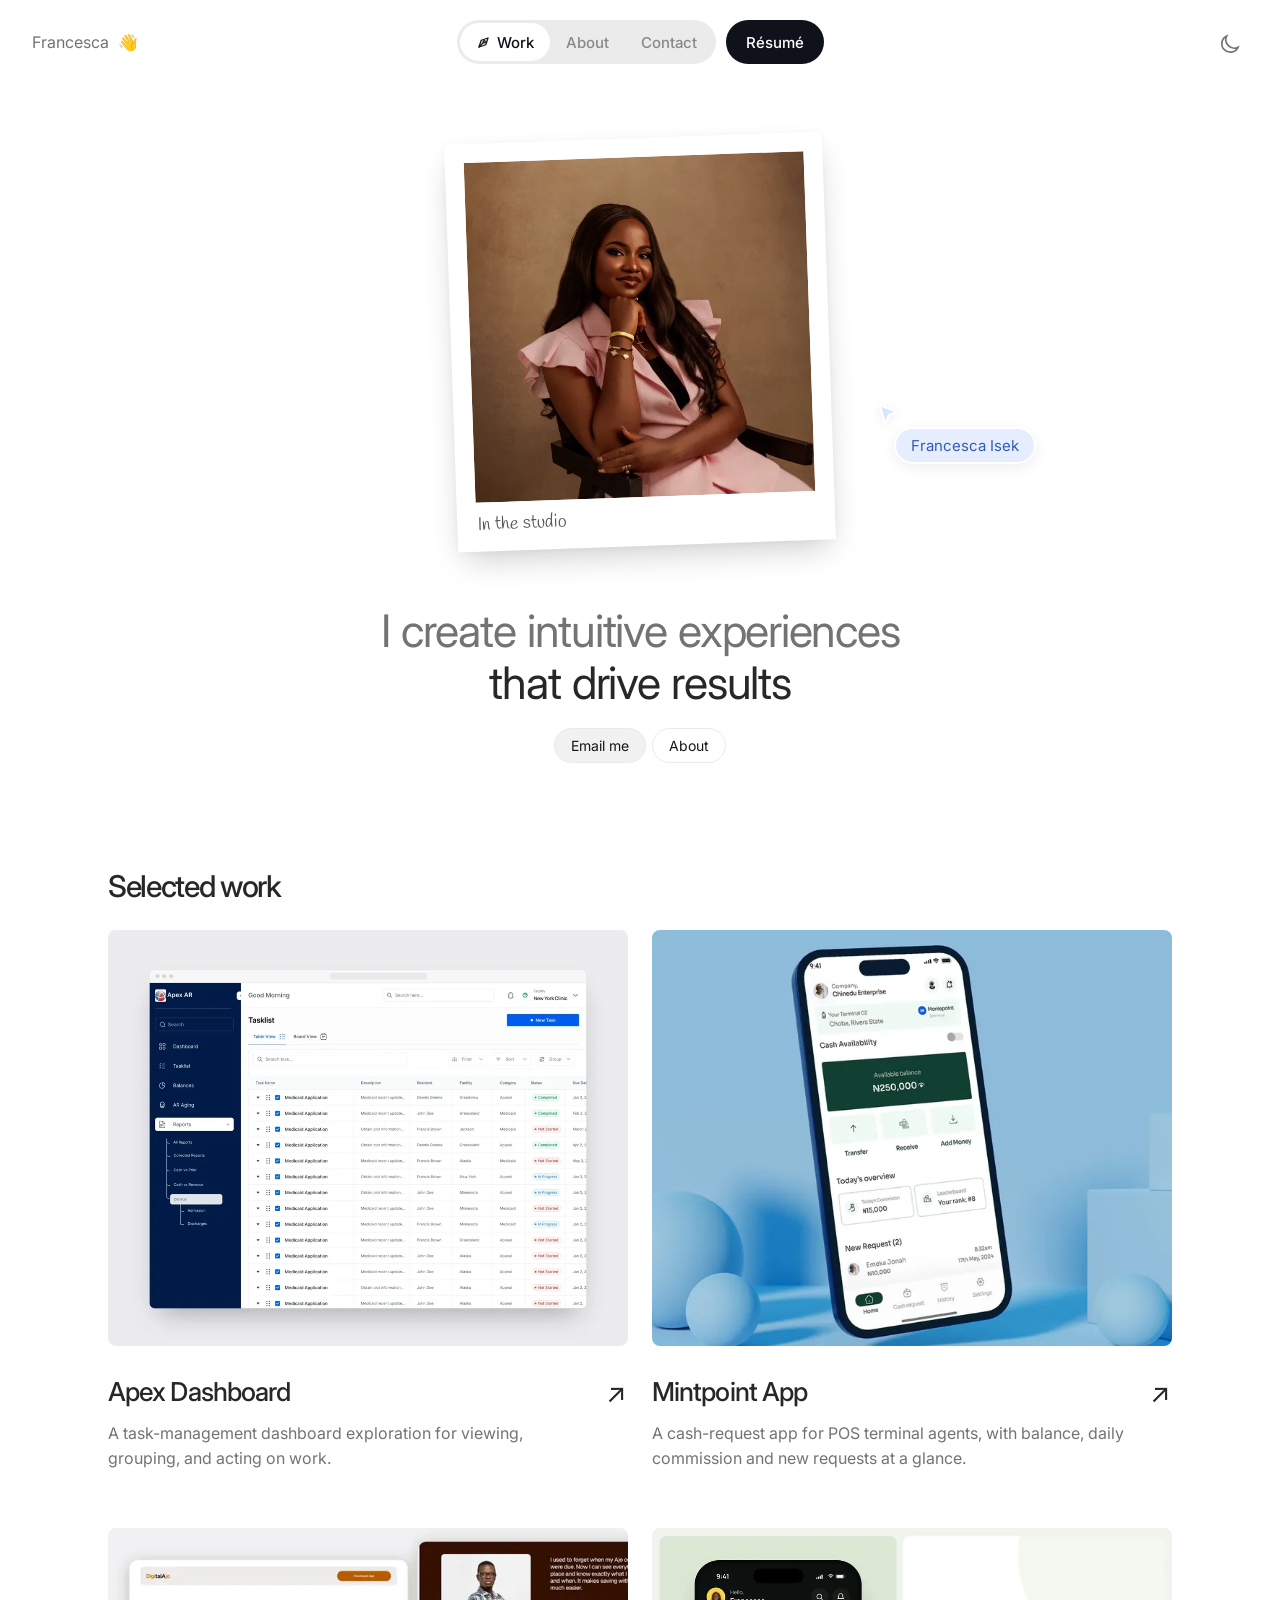
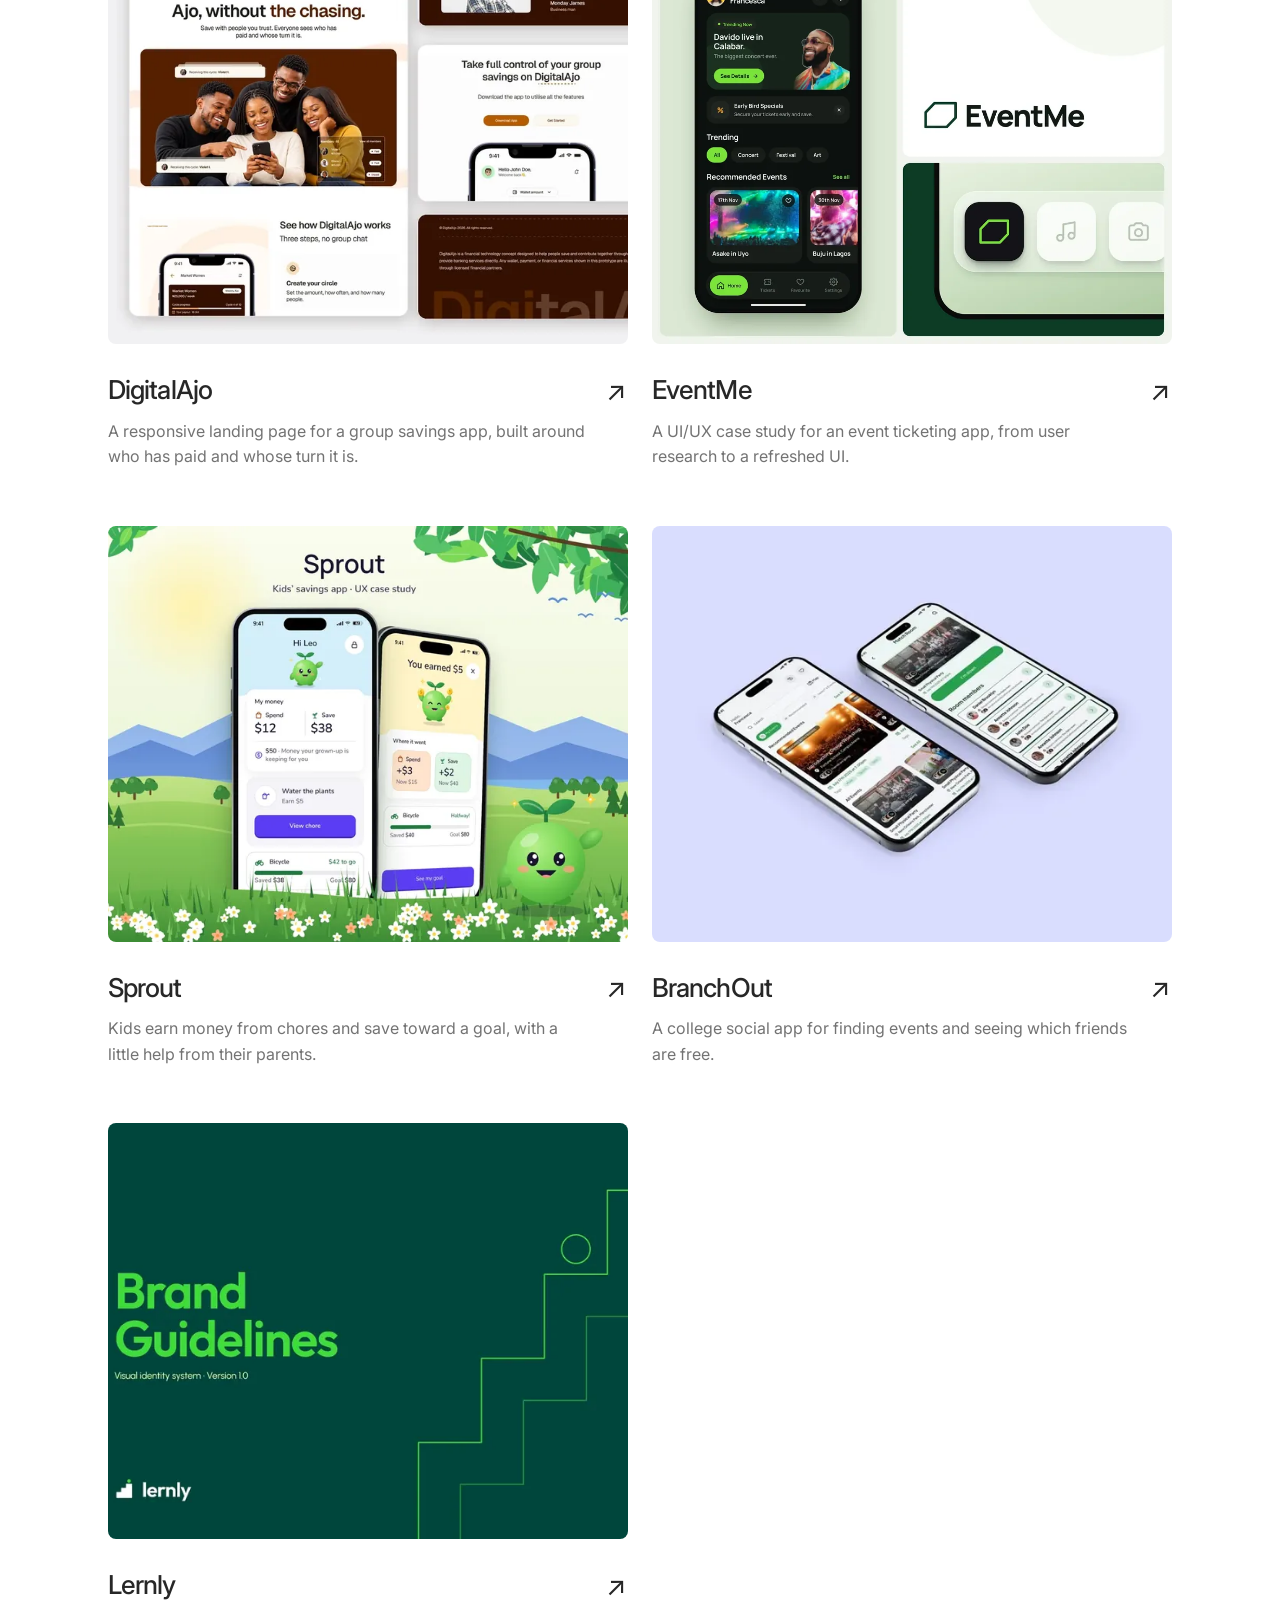
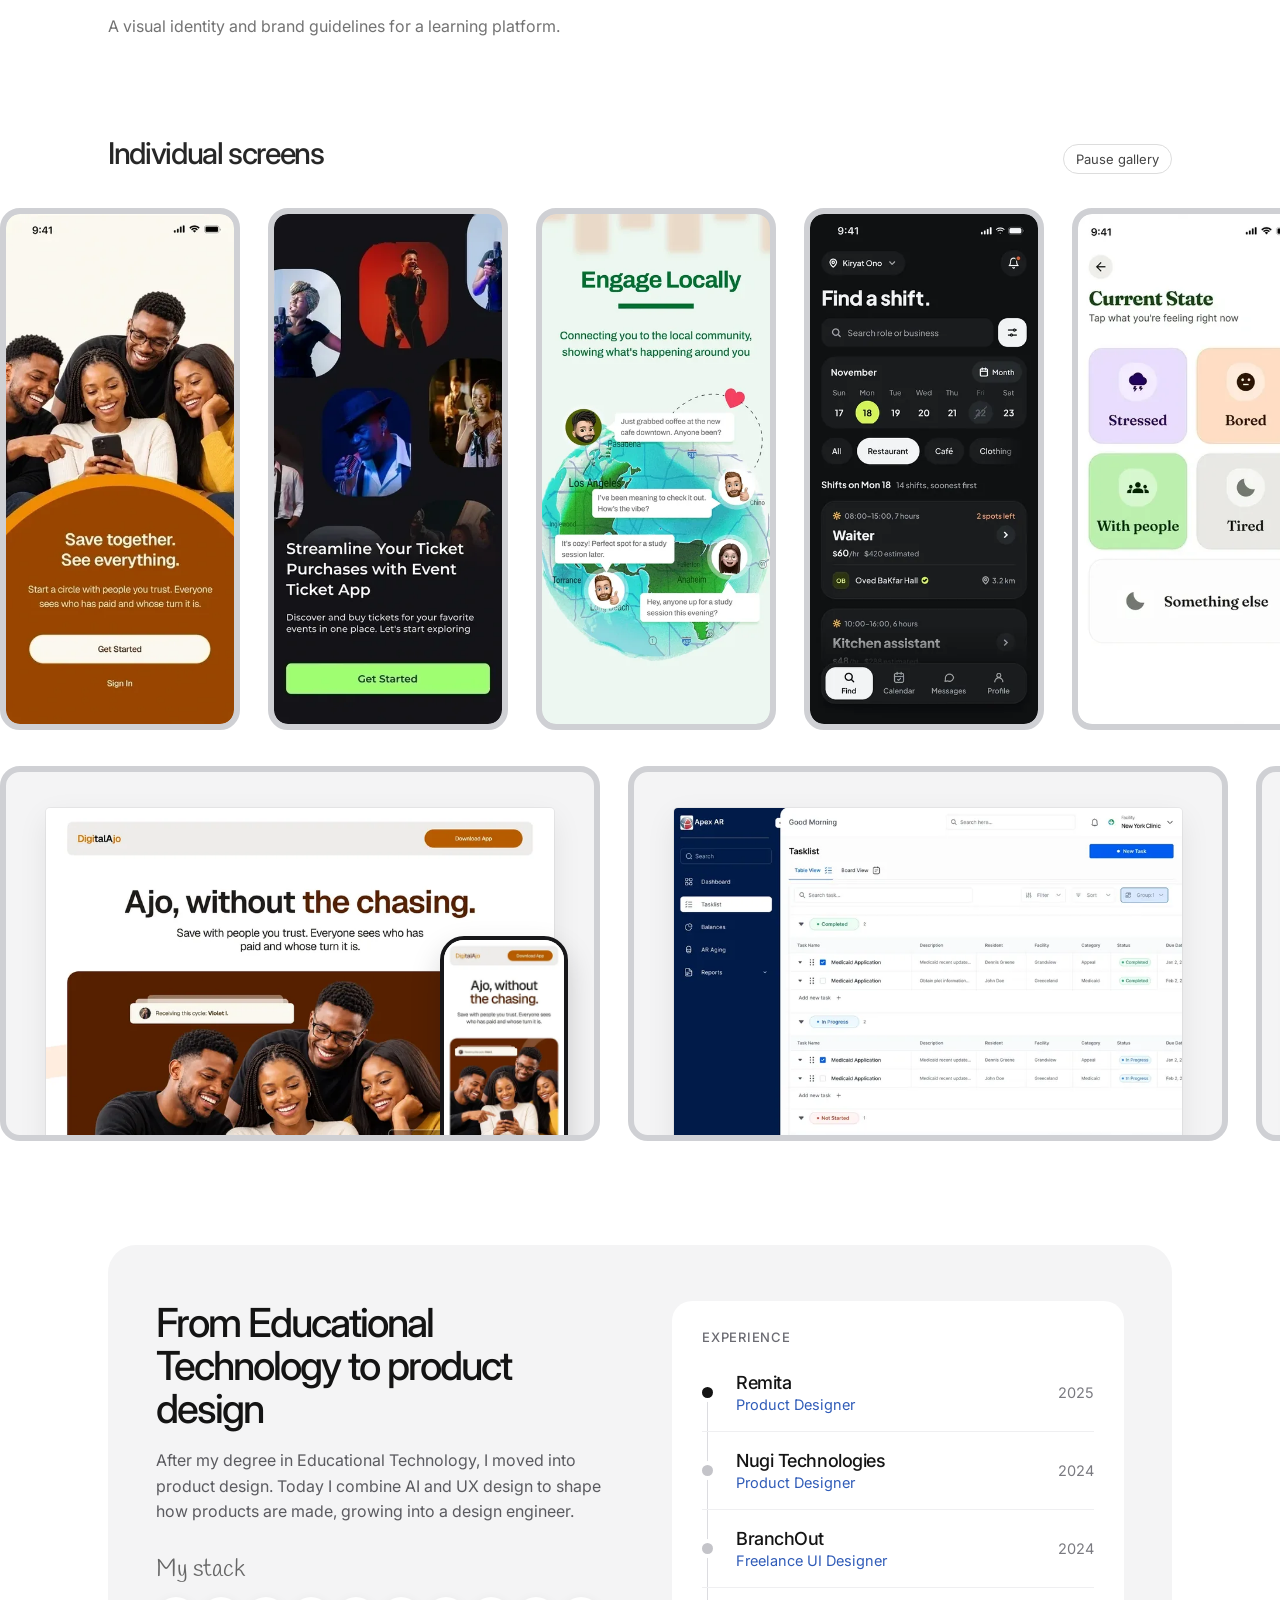
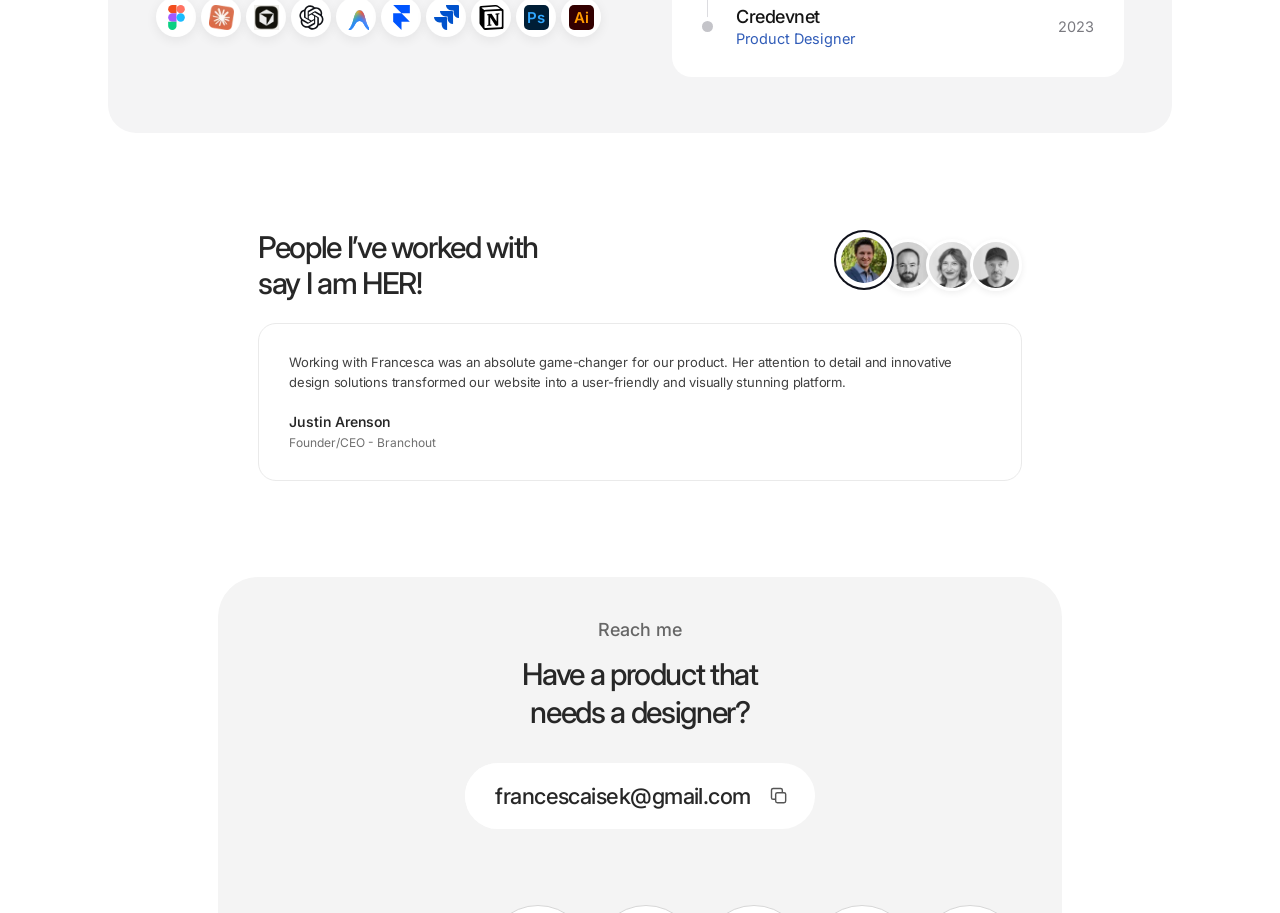
==== commit 915c01bc: "supposed increasing from 89% on performance" ====
--- a/index.html
+++ b/index.html
@@ -45,7 +45,7 @@
   }
   </script>
 
-  <link rel="stylesheet" href="css/hero.css?v=mobile-flat-8">
+  <link rel="stylesheet" href="css/hero.css?v=mobile-reveal-9">
   <script src="js/portrait.js?v=stack-mobile-1" defer></script>
   <link rel="stylesheet" href="css/header.css?v=links-6">
   <link rel="stylesheet" href="css/theme.css?v=links-7">
@@ -139,7 +139,7 @@
             <img class="studio" src="assets/images/home/francesca-studio-600.webp" srcset="assets/images/home/francesca-studio-600.webp 600w, assets/images/home/francesca-studio.webp 940w" sizes="(max-width: 767px) 242px, 352px"
               alt="Francesca seated in a pink suit, resting her chin on her hand." width="940" height="1175"
               fetchpriority="high">
-            <img class="outdoors" data-src="assets/images/home/francesca-outdoors.webp" data-srcset="assets/images/home/francesca-outdoors-420.webp 420w, assets/images/home/francesca-outdoors.webp 600w" sizes="(max-width: 767px) 242px, 352px"
+            <img class="outdoors" data-src="assets/images/home/francesca-outdoors.webp" data-srcset="assets/images/home/francesca-outdoors-420.webp 420w, assets/images/home/francesca-outdoors.webp 600w" sizes="(max-width: 767px) 234px, 352px"
               alt="Francesca smiling over her shoulder beside palms in a red dress." width="930" height="1240"
               aria-hidden="true" fetchpriority="low" decoding="async">
           </div>
@@ -152,12 +152,13 @@
         <span class="turn-pill" aria-hidden="true">Click to change</span>
       </div>
       <div class="intro">
-        <h1 id="name"><span>I create intuitive experiences </span>that drive results</h1>
         <div class="action-reveal">
           <div class="reveal-content">
+            <h1 id="name"><span>I create intuitive experiences </span>that drive results</h1>
             <div class="hero-actions">
               <a href="mailto:francescaisek@gmail.com">Email me</a>
               <a href="about.html">About</a>
+              <div class="selection selection-buttons" aria-hidden="true"><i></i><i></i><i></i><i></i><svg viewBox="0 0 18 22" width="16" height="20"><path d="M2 2 16 10 9 12 6 20Z" fill="#3685ff" stroke="white" stroke-width="1.5" stroke-linejoin="round"/></svg></div>
             </div>
           </div>
           <div class="selection" aria-hidden="true">
@@ -247,9 +248,9 @@
             aria-hidden="true">View</span>
         </a>
         <a class="project branchout" href="branchout.html">
-          <div class="preview"><img src="assets/projects/branchout/branchout-0.webp"
+          <div class="preview"><img src="assets/projects/branchout/branchout-0-720.webp" srcset="assets/projects/branchout/branchout-0-720.webp 720w, assets/projects/branchout/branchout-0.webp 1200w" sizes="(max-width: 767px) 92vw, 520px"
               alt="Two angled BranchOut mobile screens on a lavender background." loading="lazy"><img class="next-frame"
-              src="assets/projects/branchout/branchout-1.webp" alt="" loading="lazy"></div>
+              src="assets/projects/branchout/branchout-1-720.webp" srcset="assets/projects/branchout/branchout-1-720.webp 720w, assets/projects/branchout/branchout-1.webp 1200w" sizes="(max-width: 767px) 92vw, 520px" alt="" loading="lazy"></div>
           <div class="project-caption">
             <h3>BranchOut<span class="project-link-arrow" aria-hidden="true">↗</span></h3>
             <div class="project-summary">
@@ -259,9 +260,9 @@
             aria-hidden="true">View</span>
         </a>
         <a class="project lernly" href="https://www.behance.net/gallery/258002377/Lernly-Brand-Identity-Guidelines">
-          <div class="preview"><img src="assets/projects/lernly/lernly-0.webp"
+          <div class="preview"><img src="assets/projects/lernly/lernly-0-720.webp" srcset="assets/projects/lernly/lernly-0-720.webp 720w, assets/projects/lernly/lernly-0.webp 1200w" sizes="(max-width: 767px) 92vw, 520px"
               alt="Lernly’s lime wordmark and stepped motif on its dark-green guidelines cover." loading="lazy"><img
-              class="next-frame" src="assets/projects/lernly/lernly-1.webp" alt="" loading="lazy"></div>
+              class="next-frame" src="assets/projects/lernly/lernly-1-720.webp" srcset="assets/projects/lernly/lernly-1-720.webp 720w, assets/projects/lernly/lernly-1.webp 1200w" sizes="(max-width: 767px) 92vw, 520px" alt="" loading="lazy"></div>
           <div class="project-caption">
             <h3>Lernly<span class="project-link-arrow" aria-hidden="true">↗</span></h3>
             <div class="project-summary">
@@ -312,7 +313,7 @@
                 srcset="assets/images/screens/web-digitalajo-hero-800.webp 800w, assets/images/screens/web-digitalajo-hero.webp 1400w"
                 sizes="(max-width: 767px) 86vw, 800px"
                 alt="DigitalAjo landing page on desktop, with the mobile version alongside." width="1400" height="1050"
-                decoding="async"><img class="web-phone" src="assets/images/screens/web-digitalajo-phone.webp" alt=""
+                decoding="async"><img class="web-phone" src="assets/images/screens/web-digitalajo-phone-260.webp" srcset="assets/images/screens/web-digitalajo-phone-260.webp 260w, assets/images/screens/web-digitalajo-phone.webp 400w" sizes="(max-width: 767px) 66px, 128px" alt=""
                 width="400" height="870" decoding="async"></div>
             <div class="screen-frame web-frame"><img class="web-shot"
                 src="assets/images/screens/web-apex-status-800.webp"
@@ -352,7 +353,7 @@
           <ul class="stack-icons">
             <li tabindex="0" aria-label="Figma"><img src="assets/icons/tool-figma.svg" alt=""><span
                 aria-hidden="true">Figma</span></li>
-            <li tabindex="0" aria-label="Claude"><img src="assets/icons/tool-claude.webp" alt=""><span
+            <li tabindex="0" aria-label="Claude"><img src="assets/icons/tool-claude-64.webp" alt=""><span
                 aria-hidden="true">Claude</span></li>
             <li tabindex="0" aria-label="Cursor"><img src="assets/icons/tool-cursor.webp" alt=""><span
                 aria-hidden="true">Cursor</span></li>
@@ -397,16 +398,16 @@
         <div class="testimonial-people" role="group" aria-label="People I’ve worked with">
           <button class="testimonial-person" type="button" aria-label="Read Justin Arenson’s testimonial"
             aria-expanded="false" aria-controls="testimonial-panel" data-quote="0"><img
-              src="assets/images/testimonials/justin-arenson.jpg" alt="" width="46" height="46"></button>
+              src="assets/images/testimonials/justin-arenson-96.webp" alt="" width="46" height="46"></button>
           <button class="testimonial-person" type="button" aria-label="Read Ben Marks’s testimonial"
             aria-expanded="false" aria-controls="testimonial-panel" data-quote="1"><img
-              src="assets/images/testimonials/ben-marks.jpg" alt="" width="46" height="46"></button>
+              src="assets/images/testimonials/ben-marks-96.webp" alt="" width="46" height="46"></button>
           <button class="testimonial-person" type="button" aria-label="Read Claudia Bednorz’s testimonial"
             aria-expanded="false" aria-controls="testimonial-panel" data-quote="2"><img
-              src="assets/images/testimonials/claudia.jpg" alt="" width="46" height="46"></button>
+              src="assets/images/testimonials/claudia-96.webp" alt="" width="46" height="46"></button>
           <button class="testimonial-person" type="button" aria-label="Read Sergey Andreyev’s testimonial"
             aria-expanded="false" aria-controls="testimonial-panel" data-quote="4"><img
-              src="assets/images/testimonials/sergey.jpg" alt="" width="46" height="46"></button>
+              src="assets/images/testimonials/sergey-96.webp" alt="" width="46" height="46"></button>
         </div>
       </div>
       <div id="testimonial-panel" hidden aria-live="polite" aria-atomic="true"></div>
--- a/css/hero.css
+++ b/css/hero.css
@@ -1867,12 +1867,15 @@
 #name { letter-spacing: -0.028em; word-spacing: 0.04em; }
 @media (max-width: 767px) { #name { letter-spacing: -0.028em; word-spacing: 0.02em; font-size: 25px; } }
 
-/* Phones: no hero reveal animation (no motion on mobile); headline and buttons show straight away. */
+/* Desktop: one selection reveals headline + buttons. Phones: selection reveals only the buttons. */
+@media (min-width: 768px) { .selection-buttons { display: none !important; } }
 @media (max-width: 767px) {
-  .selection { display: none !important; animation: none !important; }
+  .action-reveal > .selection { display: none !important; }
+  .intro .hero-actions { position: relative; padding: 5px; margin-top: 14px; }
+}
+@media (max-width: 767px) and (prefers-reduced-motion: no-preference) {
   .reveal-content { animation: none !important; opacity: 1 !important; visibility: visible !important; }
-}
-
-/* The selection box now draws around the hero buttons only; the headline shows straight away. */
-.intro .action-reveal { margin-top: 14px; }
-.intro .action-reveal .hero-actions { margin-top: 0; }
+  .hero-actions a { animation: reveal-actions 2.15s .25s both; }
+  .action-reveal:focus-within .hero-actions a { animation: none; opacity: 1; visibility: visible; }
+  .action-reveal:focus-within .selection-buttons { display: none; }
+}
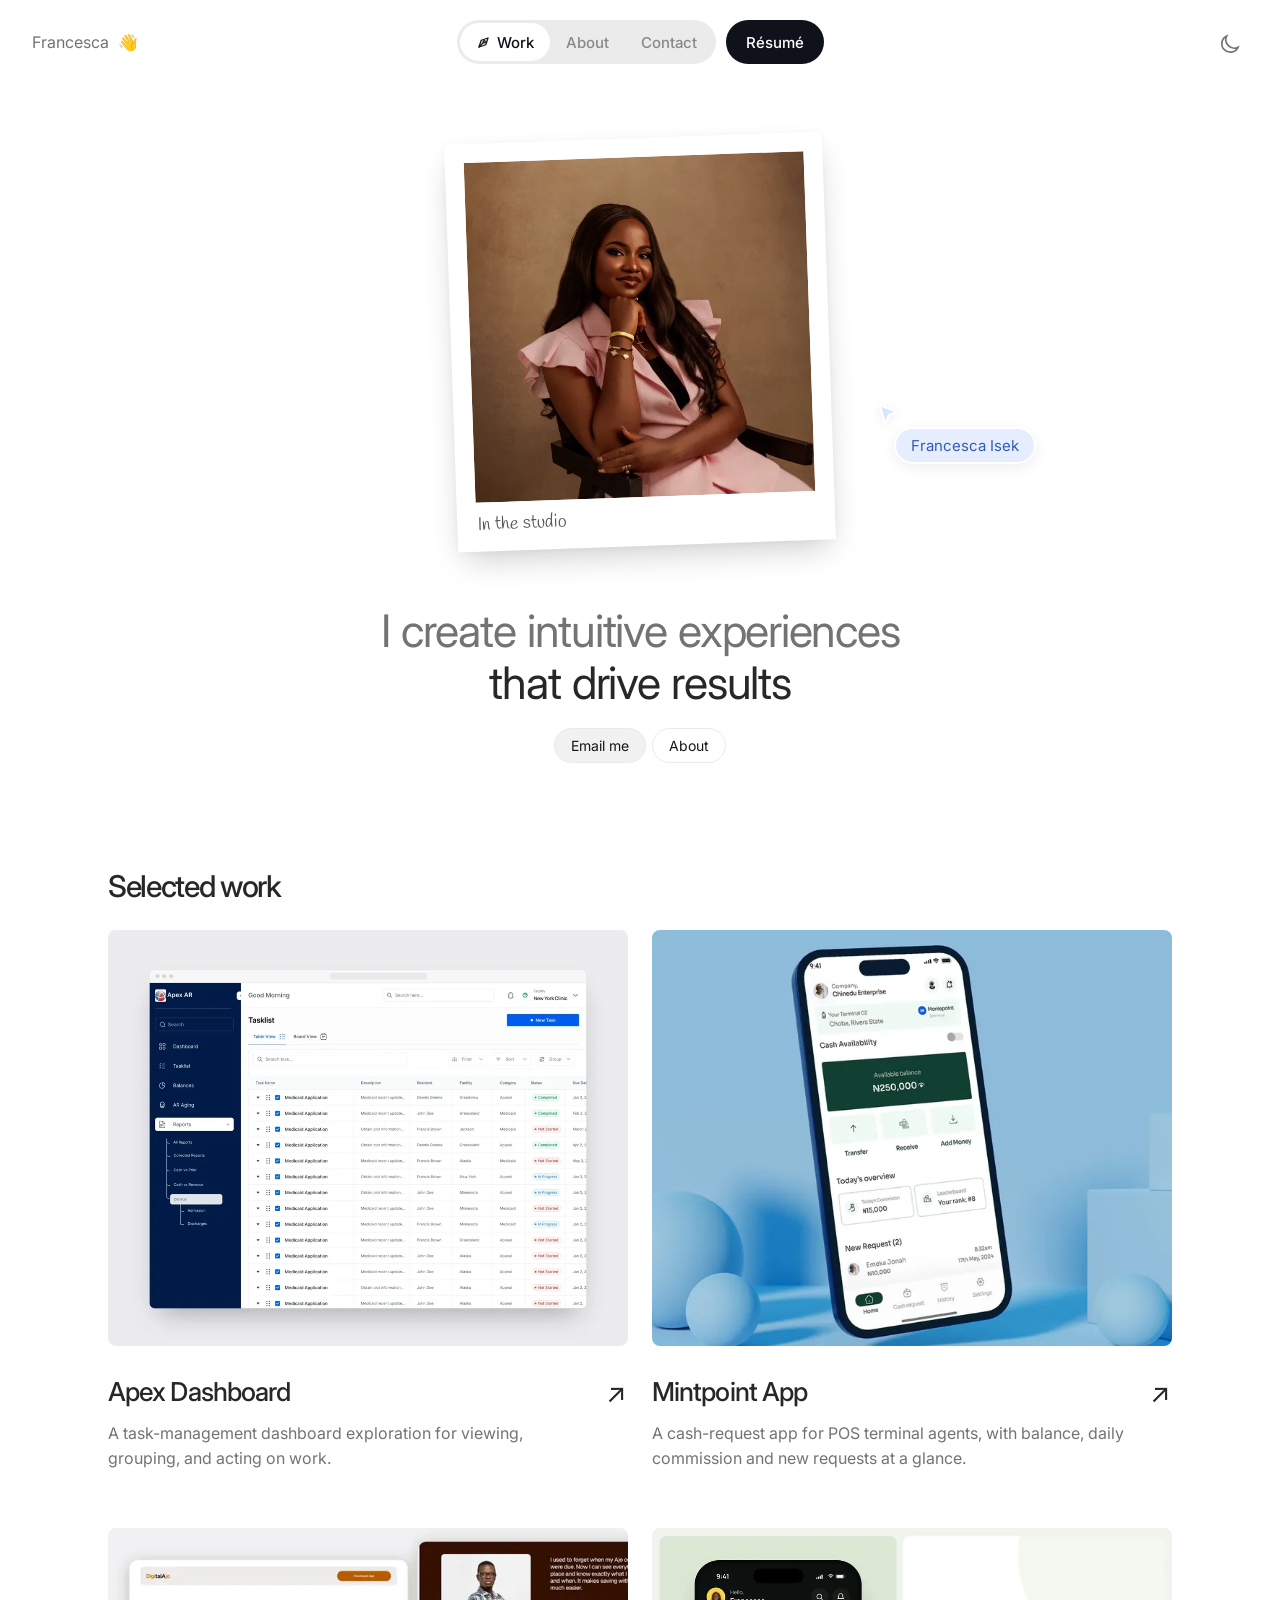
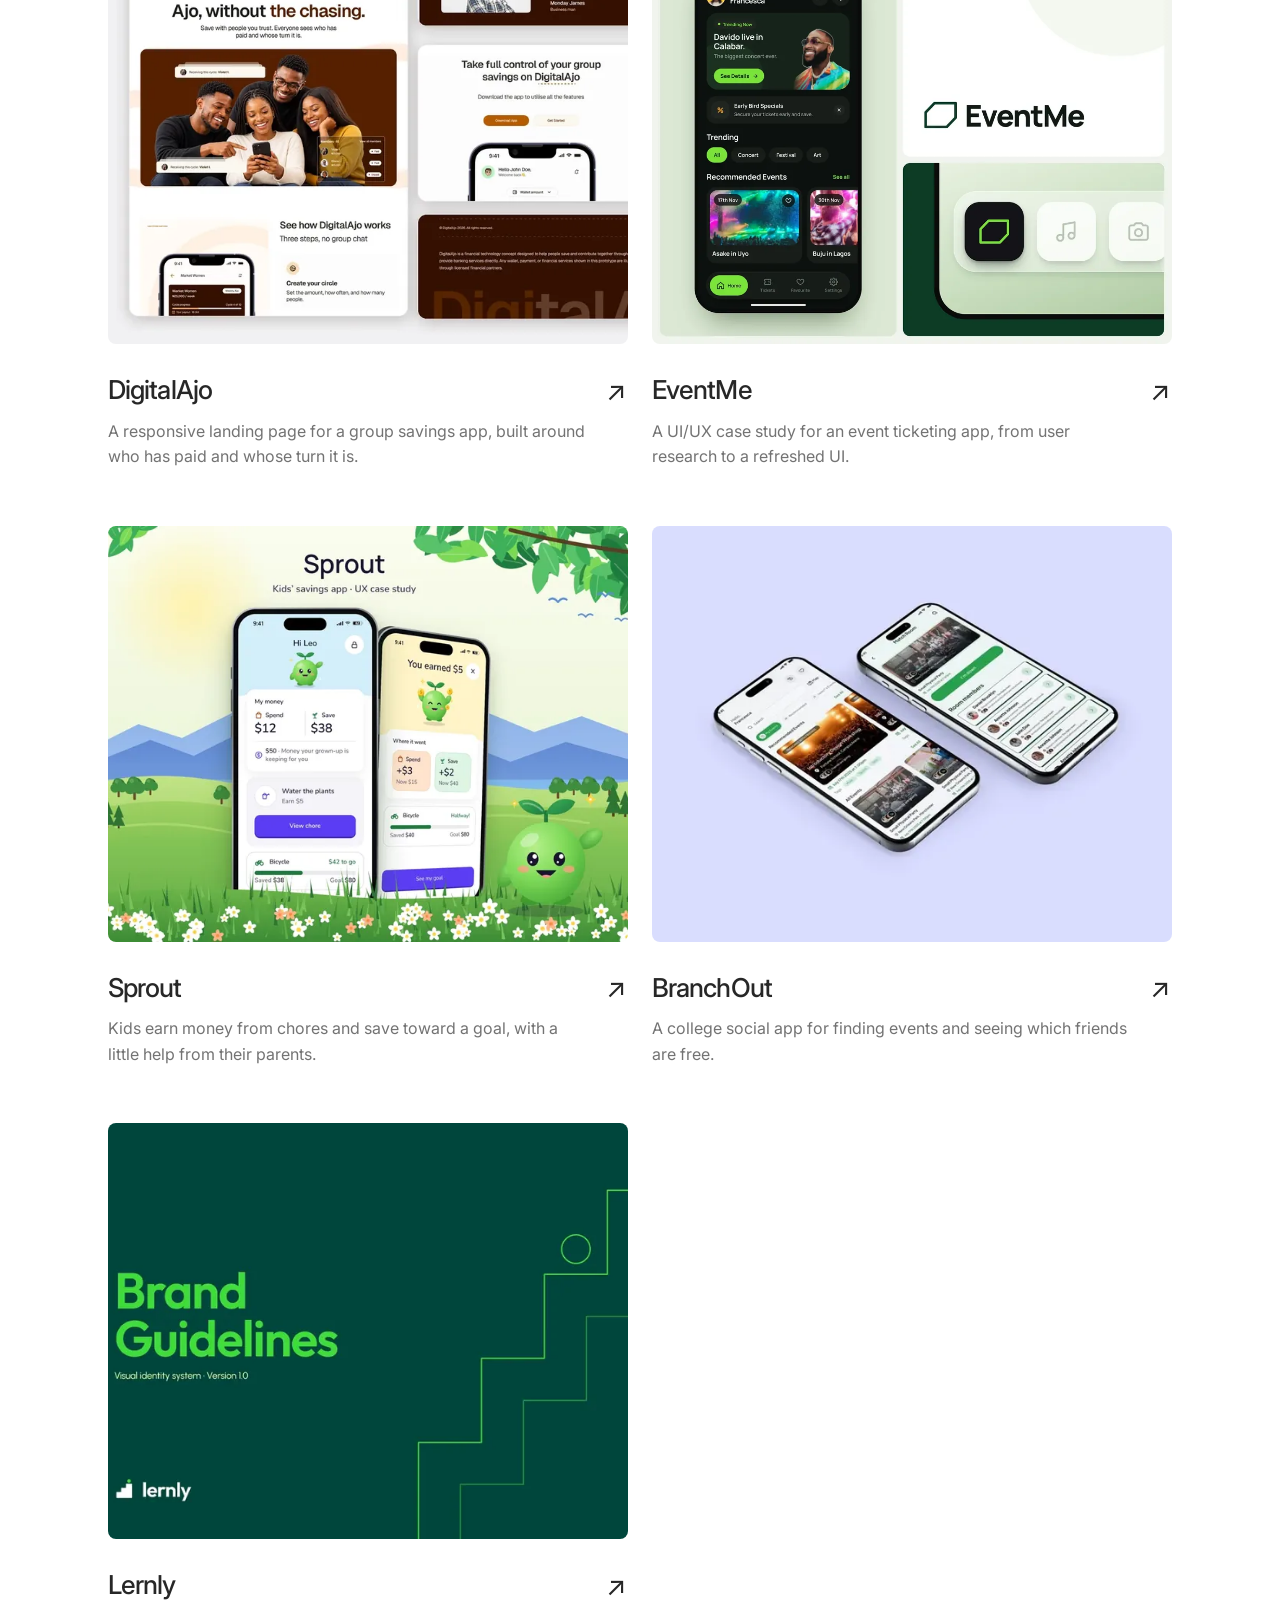
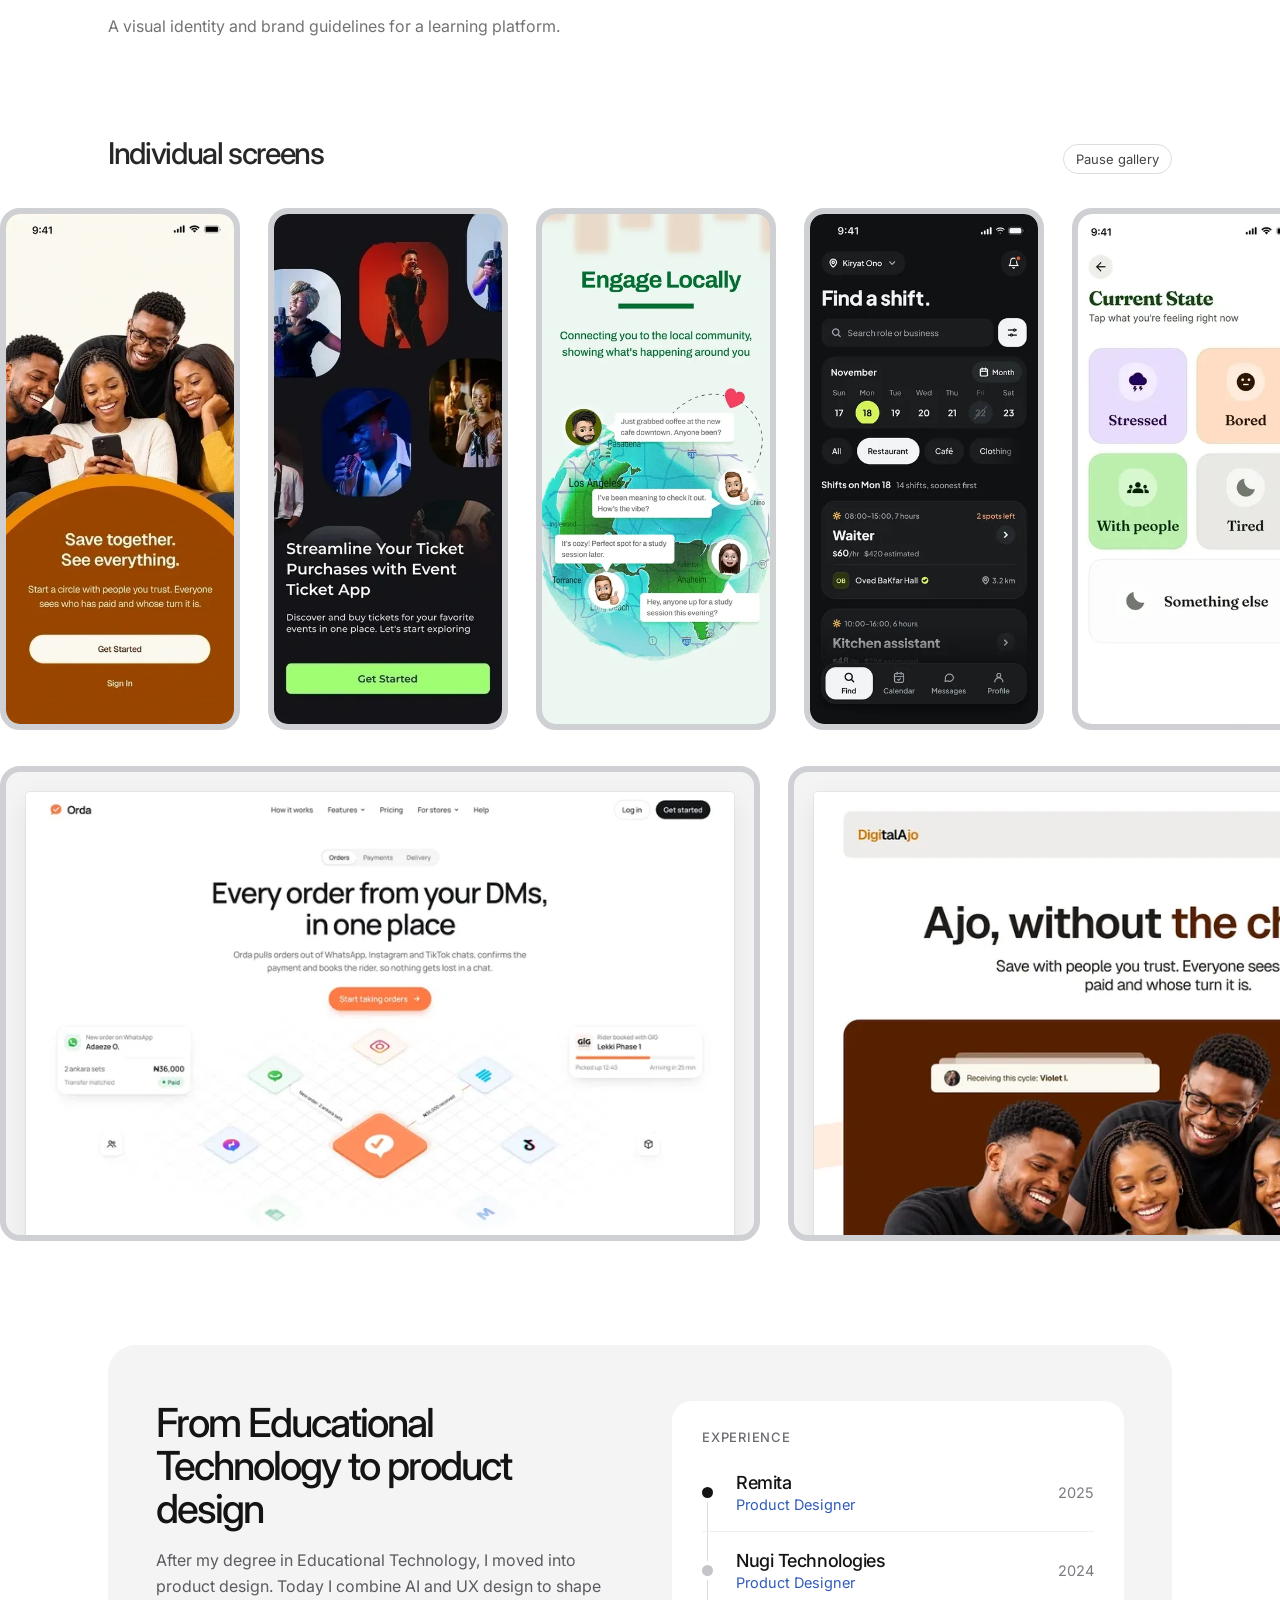
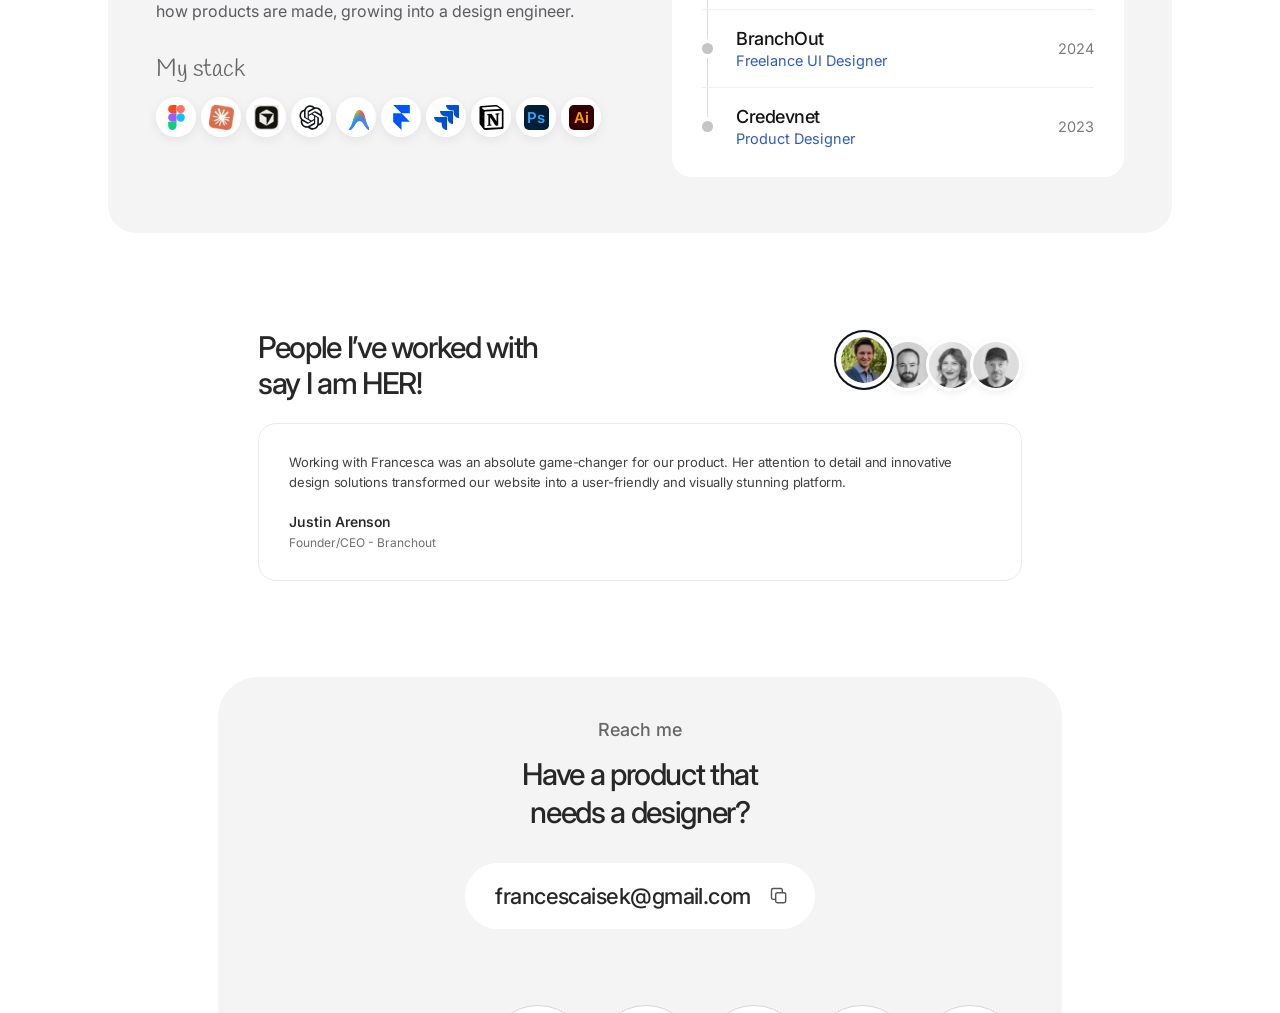
==== commit fa23cdec: "heros shot added to Individual screens section. Increased size of the desktop frames" ====
--- a/index.html
+++ b/index.html
@@ -45,7 +45,7 @@
   }
   </script>
 
-  <link rel="stylesheet" href="css/hero.css?v=mobile-reveal-9">
+  <link rel="stylesheet" href="css/hero.css?v=mobile-reveal-11">
   <script src="js/portrait.js?v=stack-mobile-1" defer></script>
   <link rel="stylesheet" href="css/header.css?v=links-6">
   <link rel="stylesheet" href="css/theme.css?v=links-7">
@@ -54,8 +54,17 @@
   <script src="js/cursor.js?v=1" defer></script>
   <script>
     window.va = window.va || function () { (window.vaq = window.vaq || []).push(arguments); };
+    try {
+      var p = new URLSearchParams(location.search);
+      if (p.has("me")) localStorage.setItem("va-disable", "1");
+      if (p.has("notme")) localStorage.removeItem("va-disable");
+      if (!localStorage.getItem("va-disable")) {
+        var s = document.createElement("script");
+        s.src = "/_vercel/insights/script.js";
+        document.head.appendChild(s);
+      }
+    } catch (e) {}
   </script>
-  <script defer src="/_vercel/insights/script.js"></script>
 </head>
 
 <body>
@@ -308,6 +317,12 @@
         </div>
         <div class="screens-track desktop">
           <div class="screens-set">
+            <div class="screen-frame web-frame"><img class="web-shot"
+                src="assets/images/screens/web-orda-hero-800.webp"
+                srcset="assets/images/screens/web-orda-hero-800.webp 800w, assets/images/screens/web-orda-hero.webp 1400w"
+                sizes="(max-width: 767px) 86vw, 800px"
+                alt="Orda landing page: Every order from your DMs, in one place." width="1400" height="1050"
+                decoding="async"></div>
             <div class="screen-frame web-frame"><img class="web-shot"
                 src="assets/images/screens/web-digitalajo-hero-800.webp"
                 srcset="assets/images/screens/web-digitalajo-hero-800.webp 800w, assets/images/screens/web-digitalajo-hero.webp 1400w"
--- a/css/hero.css
+++ b/css/hero.css
@@ -1742,14 +1742,14 @@
 /* Laptop row: each website sits flat on a light panel inside the same grey frame
    and 20px corners as the phones. The page runs off the bottom edge, like a browser. */
 .desktop .screens-set { gap: 28px; padding-right: 28px; }
-.desktop .screen-frame { position: relative; width: 600px; height: auto; aspect-ratio: 16 / 10; flex: none; padding: 0; border: 6px solid #cfd0d4; border-radius: 20px; background: #f4f4f5; box-shadow: none; overflow: hidden; }
-.desktop .screen-frame .web-shot { position: absolute; top: 36px; left: 40px; width: calc(100% - 80px); height: auto; object-fit: initial; border-radius: 4px; box-shadow: 0 0 0 1px rgba(0,0,0,.05), 0 10px 30px rgba(20,20,30,.08); }
+.desktop .screen-frame { position: relative; width: 760px; height: auto; aspect-ratio: 16 / 10; flex: none; padding: 0; border: 6px solid #cfd0d4; border-radius: 20px; background: #f4f4f5; box-shadow: none; overflow: hidden; }
+.desktop .screen-frame .web-shot { position: absolute; top: 20px; left: 20px; width: calc(100% - 40px); height: auto; object-fit: initial; border-radius: 4px; box-shadow: 0 0 0 1px rgba(0,0,0,.05), 0 10px 30px rgba(20,20,30,.08); }
 .desktop .screen-frame .web-phone { position: absolute; right: 26px; bottom: -70px; width: 128px; height: auto; border: 4px solid #17171a; border-radius: 24px; box-shadow: 0 14px 30px rgba(20,20,30,.18); }
 .screens-track + .screens-track { margin-top: 28px; }
 [data-theme="dark"] .desktop .screen-frame { border-color: #3a3a41; background: #26262b; }
 @media (max-width: 767px) {
-  .desktop .screen-frame { width: 300px; border-width: 5px; border-radius: 20px; }
-  .desktop .screen-frame .web-shot { top: 20px; left: 22px; width: calc(100% - 44px); border-radius: 3px; }
+  .desktop .screen-frame { width: 340px; border-width: 5px; border-radius: 20px; }
+  .desktop .screen-frame .web-shot { top: 12px; left: 12px; width: calc(100% - 24px); border-radius: 3px; }
   .desktop .screen-frame .web-phone { width: 66px; right: 14px; bottom: -36px; border-width: 3px; border-radius: 13px; }
 }
 
@@ -1769,7 +1769,7 @@
   .screens-track + .screens-track { margin-top: 20px; }
   .screens-set { gap: 16px; padding-right: 16px; }
   .screens-track.held { animation-play-state: paused; }
-  .desktop .screen-frame { flex: 0 0 300px; }
+  .desktop .screen-frame { flex: 0 0 340px; }
   .stack-experience { padding-top: 0; padding-bottom: 0; }
   .stack-icons { grid-template-columns: repeat(5, 40px); justify-content: space-between; gap: 18px 0; margin-top: 16px; }
   .stack-icons li { width: 40px; height: 40px; }
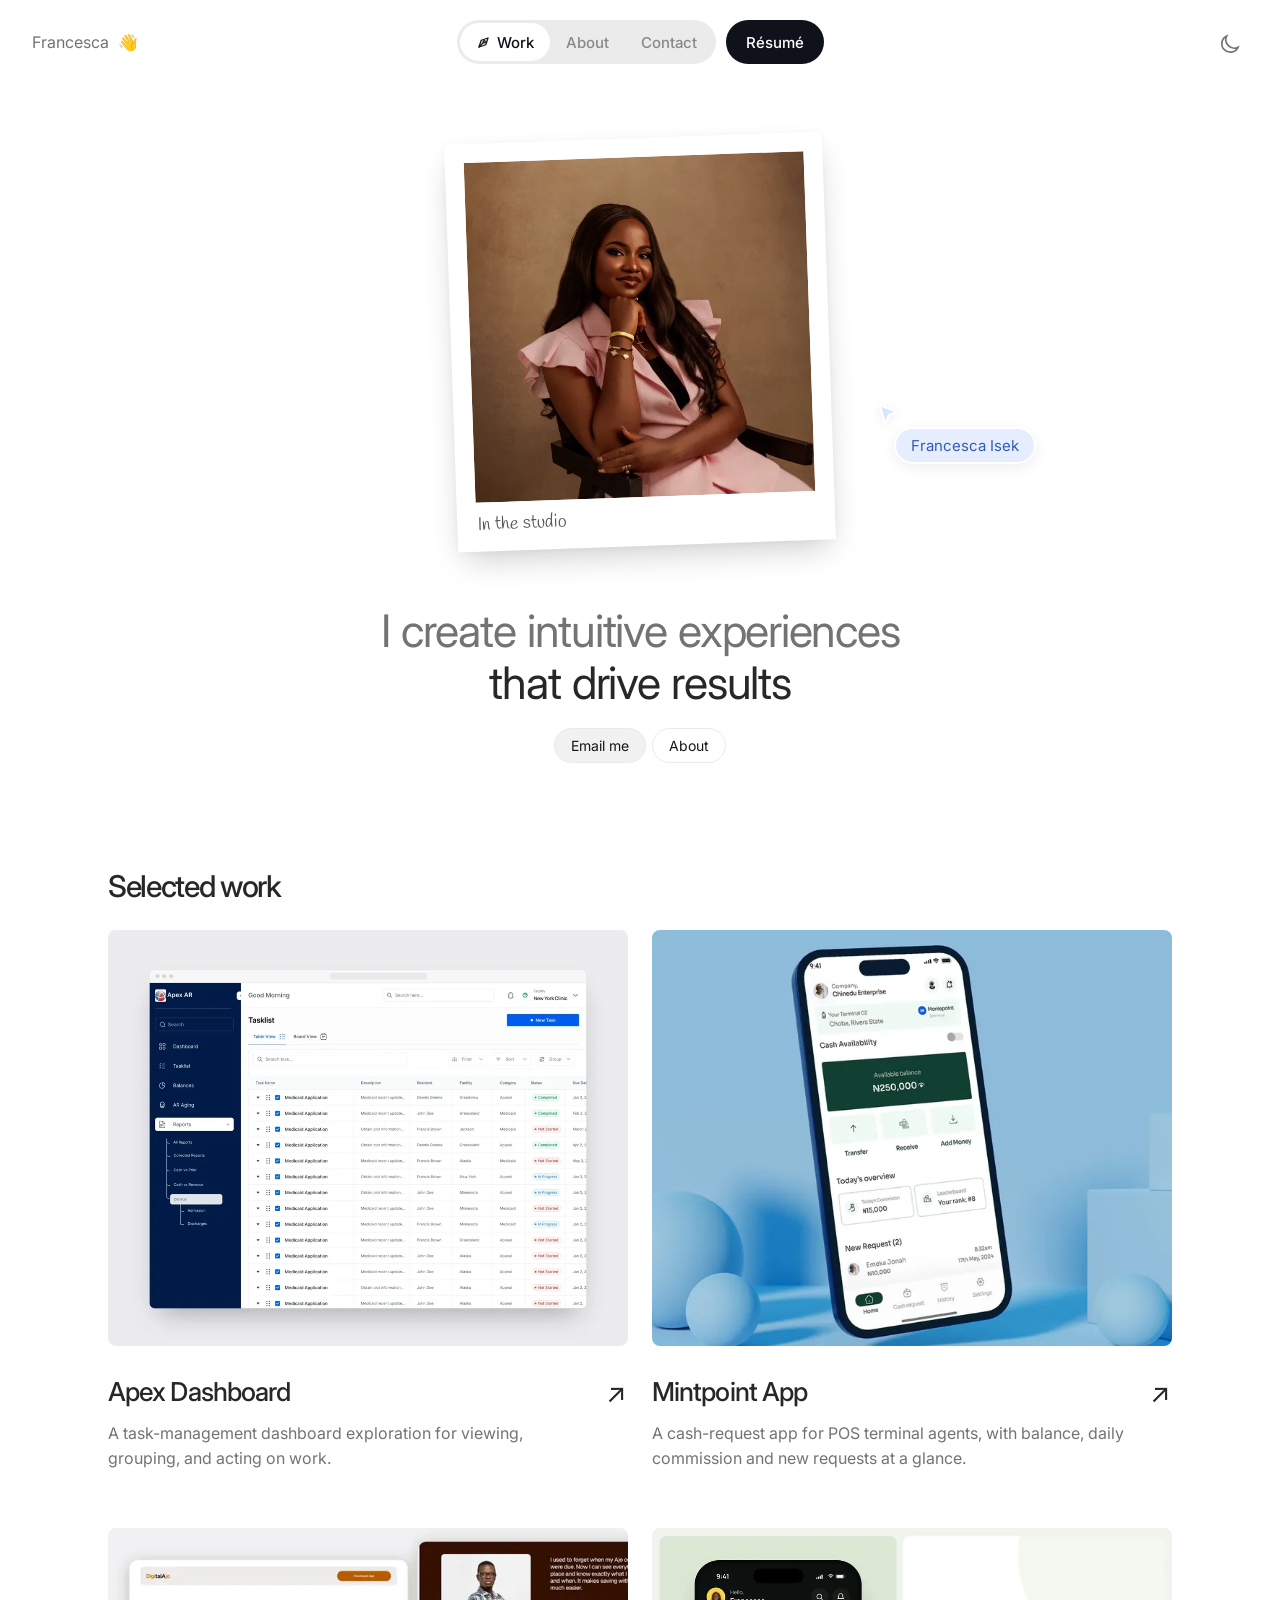
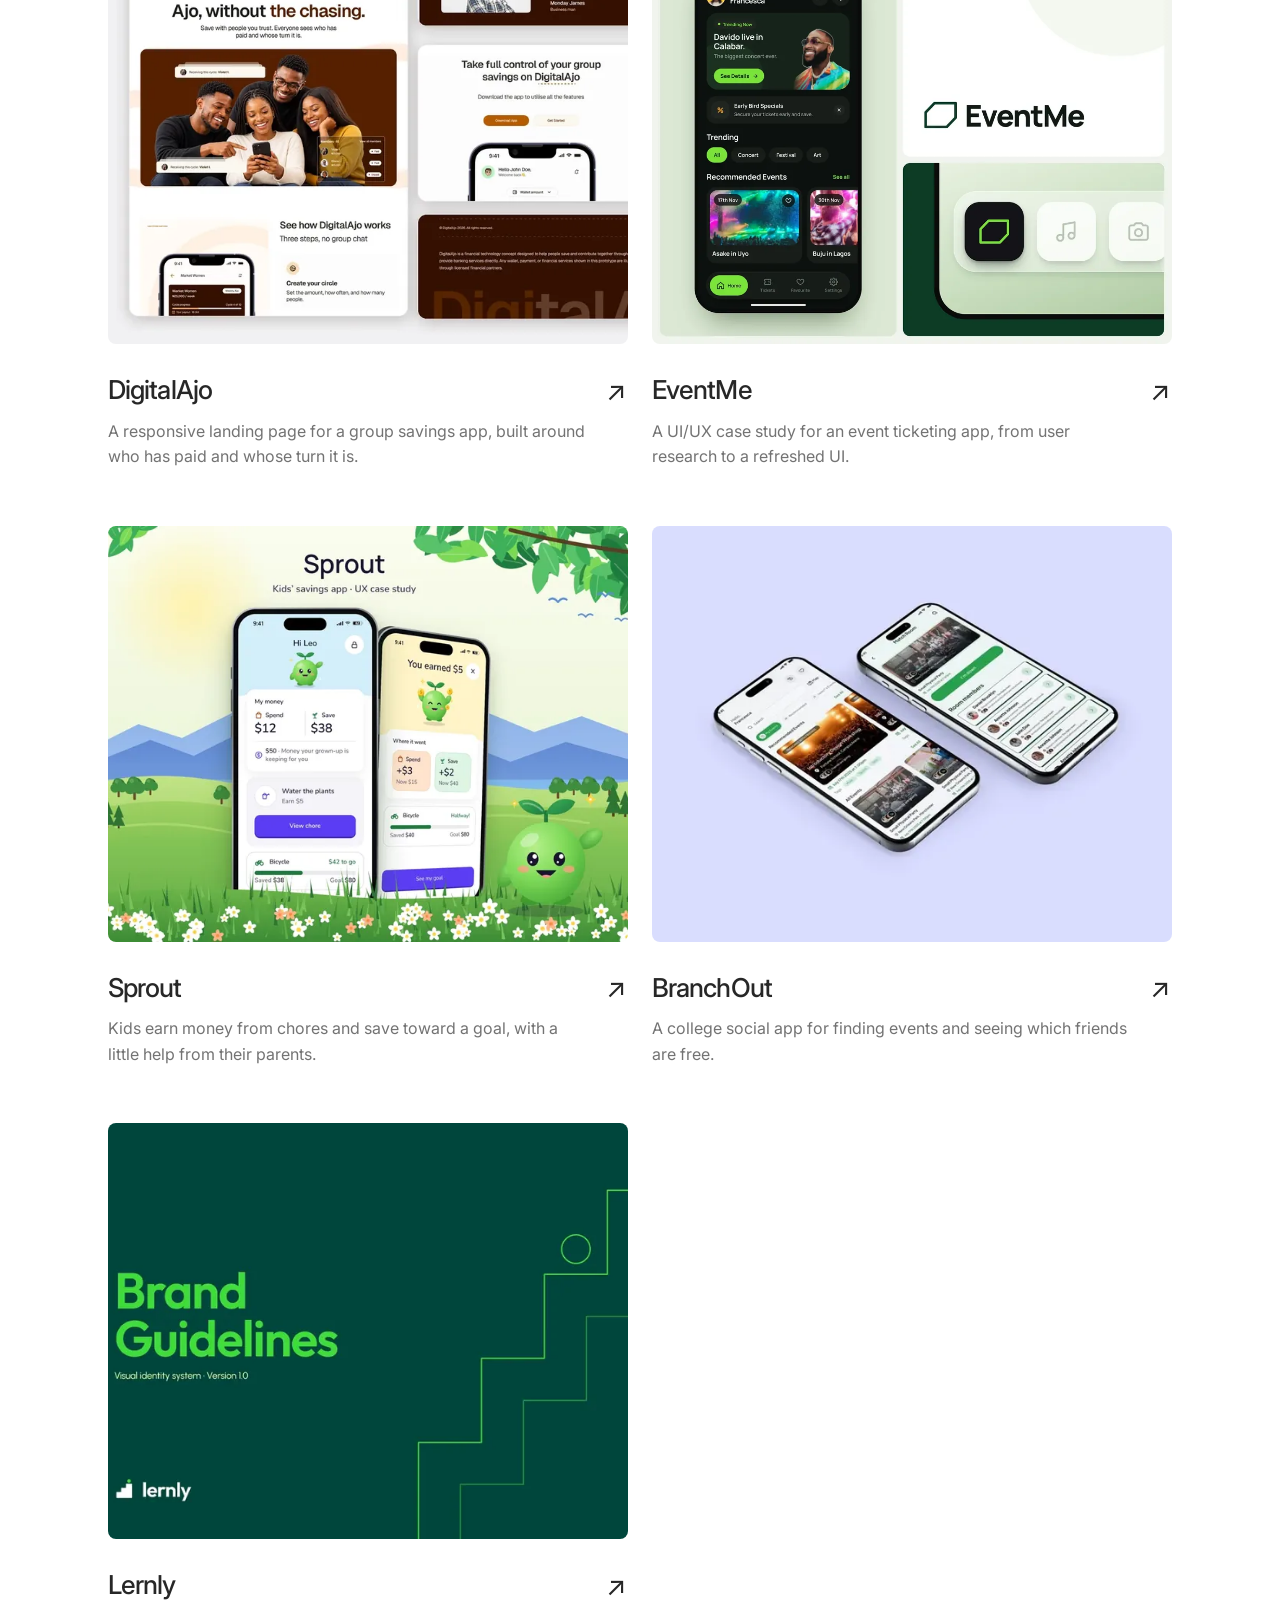
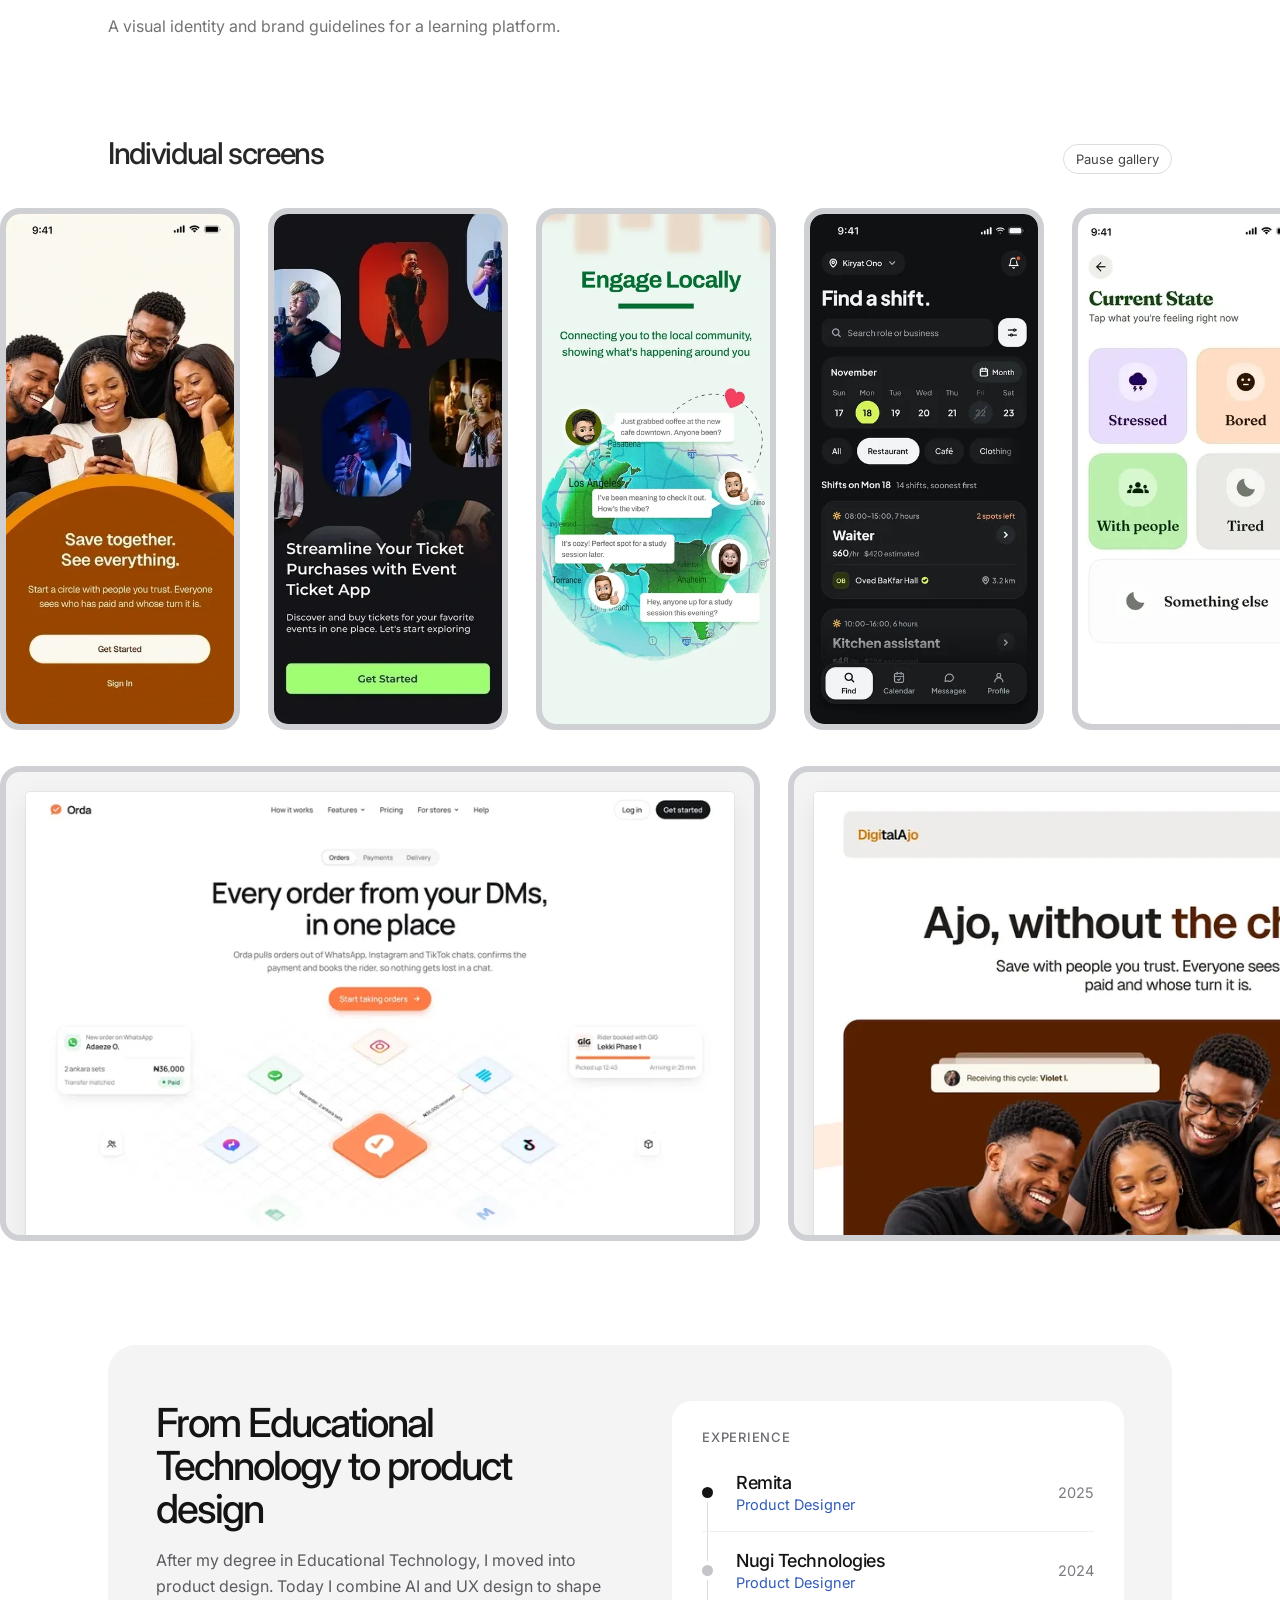
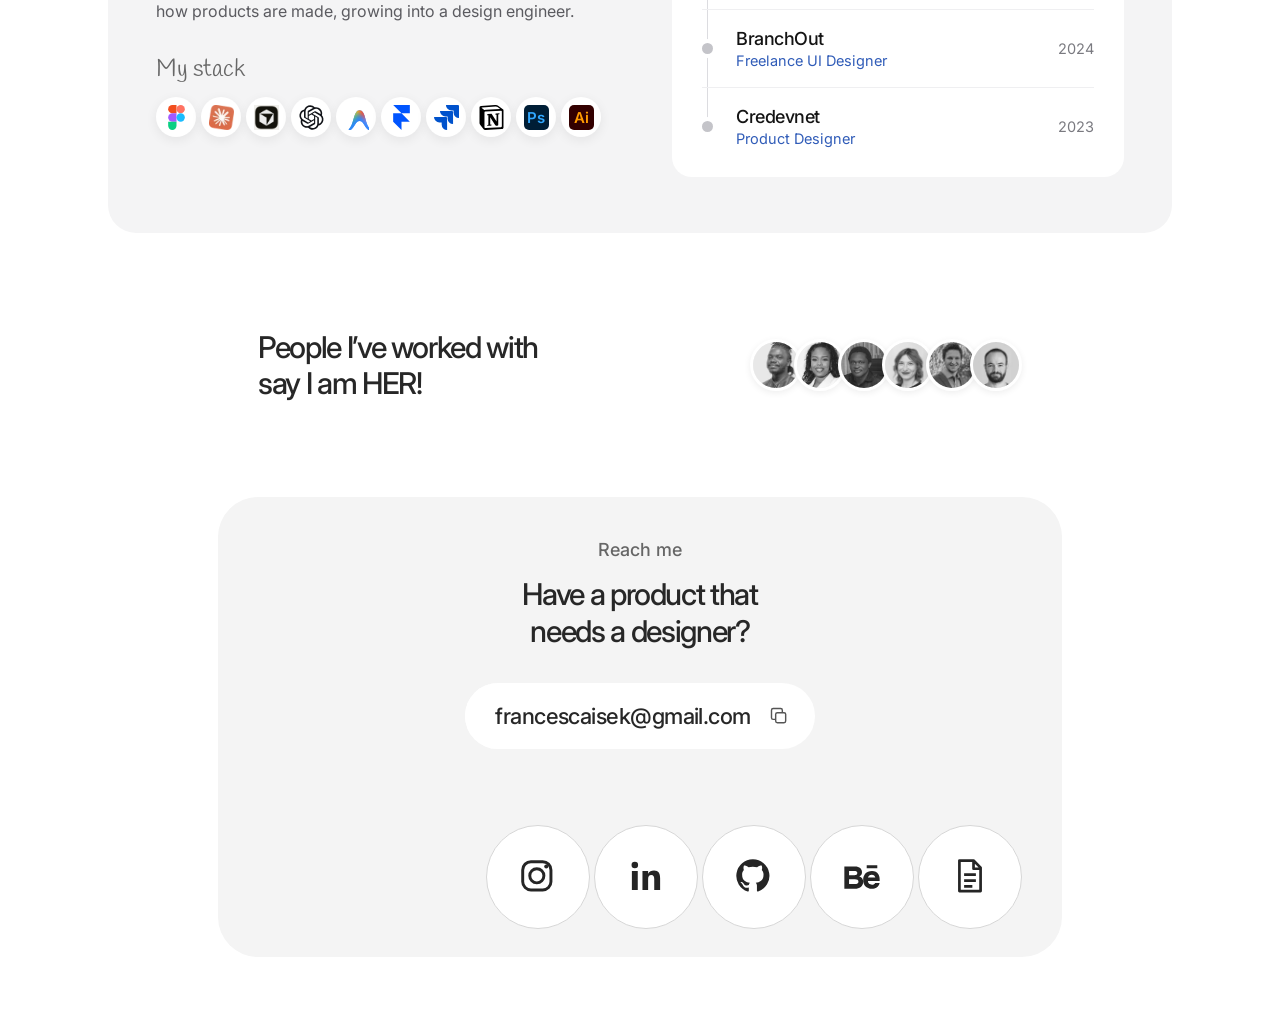
==== commit ed5b2c4c: "New Testimonials added. Felix, Ebonee, Edward" ====
--- a/index.html
+++ b/index.html
@@ -63,7 +63,7 @@
         s.src = "/_vercel/insights/script.js";
         document.head.appendChild(s);
       }
-    } catch (e) {}
+    } catch (e) { }
   </script>
 </head>
 
@@ -81,9 +81,8 @@
               fill="none" stroke="currentColor" stroke-width="1.7" stroke-linecap="round" stroke-linejoin="round">
               <circle cx="10" cy="6" r="3" />
               <path d="M4 17v-2a6 6 0 0 1 12 0v2" />
-            </svg></span>About</a><a href="#contact"><span class="nav-icon"
-            aria-hidden="true"><svg viewBox="0 0 20 20" fill="none" stroke="currentColor" stroke-width="1.7"
-              stroke-linecap="round" stroke-linejoin="round">
+            </svg></span>About</a><a href="#contact"><span class="nav-icon" aria-hidden="true"><svg viewBox="0 0 20 20"
+              fill="none" stroke="currentColor" stroke-width="1.7" stroke-linecap="round" stroke-linejoin="round">
               <rect x="3" y="5" width="14" height="11" rx="3" />
               <path d="m4 7 6 4 6-4" />
             </svg></span>Contact</a></div><a class="nav-resume"
@@ -145,10 +144,14 @@
       <div class="portrait">
         <div class="print">
           <div class="photos" id="photos">
-            <img class="studio" src="assets/images/home/francesca-studio-600.webp" srcset="assets/images/home/francesca-studio-600.webp 600w, assets/images/home/francesca-studio.webp 940w" sizes="(max-width: 767px) 242px, 352px"
+            <img class="studio" src="assets/images/home/francesca-studio-600.webp"
+              srcset="assets/images/home/francesca-studio-600.webp 600w, assets/images/home/francesca-studio.webp 940w"
+              sizes="(max-width: 767px) 242px, 352px"
               alt="Francesca seated in a pink suit, resting her chin on her hand." width="940" height="1175"
               fetchpriority="high">
-            <img class="outdoors" data-src="assets/images/home/francesca-outdoors.webp" data-srcset="assets/images/home/francesca-outdoors-420.webp 420w, assets/images/home/francesca-outdoors.webp 600w" sizes="(max-width: 767px) 234px, 352px"
+            <img class="outdoors" data-src="assets/images/home/francesca-outdoors.webp"
+              data-srcset="assets/images/home/francesca-outdoors-420.webp 420w, assets/images/home/francesca-outdoors.webp 600w"
+              sizes="(max-width: 767px) 234px, 352px"
               alt="Francesca smiling over her shoulder beside palms in a red dress." width="930" height="1240"
               aria-hidden="true" fetchpriority="low" decoding="async">
           </div>
@@ -167,7 +170,11 @@
             <div class="hero-actions">
               <a href="mailto:francescaisek@gmail.com">Email me</a>
               <a href="about.html">About</a>
-              <div class="selection selection-buttons" aria-hidden="true"><i></i><i></i><i></i><i></i><svg viewBox="0 0 18 22" width="16" height="20"><path d="M2 2 16 10 9 12 6 20Z" fill="#3685ff" stroke="white" stroke-width="1.5" stroke-linejoin="round"/></svg></div>
+              <div class="selection selection-buttons" aria-hidden="true"><i></i><i></i><i></i><i></i><svg
+                  viewBox="0 0 18 22" width="16" height="20">
+                  <path d="M2 2 16 10 9 12 6 20Z" fill="#3685ff" stroke="white" stroke-width="1.5"
+                    stroke-linejoin="round" />
+                </svg></div>
             </div>
           </div>
           <div class="selection" aria-hidden="true">
@@ -205,7 +212,9 @@
         </a>
         <a class="project mintpoint" href="https://play.google.com/store/apps/details?id=com.techerax.mintpoint"
           target="_blank" rel="noopener">
-          <div class="preview"><img src="assets/projects/mintpoint/mintpoint-thumbnail-720.webp" srcset="assets/projects/mintpoint/mintpoint-thumbnail-720.webp 720w, assets/projects/mintpoint/mintpoint-thumbnail.webp 1600w" sizes="(max-width: 767px) 92vw, 520px"
+          <div class="preview"><img src="assets/projects/mintpoint/mintpoint-thumbnail-720.webp"
+              srcset="assets/projects/mintpoint/mintpoint-thumbnail-720.webp 720w, assets/projects/mintpoint/mintpoint-thumbnail.webp 1600w"
+              sizes="(max-width: 767px) 92vw, 520px"
               alt="Mintpoint App home screen on a phone: available balance, transfer, receive and add money, today’s commission and new cash requests."
               loading="lazy"></div>
           <div class="project-caption">
@@ -218,7 +227,9 @@
             aria-hidden="true">View</span>
         </a>
         <a class="project digitalajo" href="digitalajo.html">
-          <div class="preview"><img src="assets/projects/digitalajo/digitalajo-thumbnail-720.webp" srcset="assets/projects/digitalajo/digitalajo-thumbnail-720.webp 720w, assets/projects/digitalajo/digitalajo-thumbnail.webp 1200w" sizes="(max-width: 767px) 92vw, 520px"
+          <div class="preview"><img src="assets/projects/digitalajo/digitalajo-thumbnail-720.webp"
+              srcset="assets/projects/digitalajo/digitalajo-thumbnail-720.webp 720w, assets/projects/digitalajo/digitalajo-thumbnail.webp 1200w"
+              sizes="(max-width: 767px) 92vw, 520px"
               alt="DigitalAjo landing page sections: the hero with four friends around a phone, a testimonial, the download call to action and the footer."
               loading="lazy"></div>
           <div class="project-caption">
@@ -246,7 +257,9 @@
             aria-hidden="true">View</span>
         </a>
         <a class="project sprout" href="sprout.html">
-          <div class="preview"><img src="assets/projects/sprout/sprout-0-720.webp" srcset="assets/projects/sprout/sprout-0-720.webp 720w, assets/projects/sprout/sprout-0.webp 1200w" sizes="(max-width: 767px) 92vw, 520px"
+          <div class="preview"><img src="assets/projects/sprout/sprout-0-720.webp"
+              srcset="assets/projects/sprout/sprout-0-720.webp 720w, assets/projects/sprout/sprout-0.webp 1200w"
+              sizes="(max-width: 767px) 92vw, 520px"
               alt="Two Sprout app screens framed by a leafy illustrated landscape." loading="lazy"></div>
           <div class="project-caption">
             <h3>Sprout<span class="project-link-arrow" aria-hidden="true">↗</span></h3>
@@ -257,9 +270,12 @@
             aria-hidden="true">View</span>
         </a>
         <a class="project branchout" href="branchout.html">
-          <div class="preview"><img src="assets/projects/branchout/branchout-0-720.webp" srcset="assets/projects/branchout/branchout-0-720.webp 720w, assets/projects/branchout/branchout-0.webp 1200w" sizes="(max-width: 767px) 92vw, 520px"
-              alt="Two angled BranchOut mobile screens on a lavender background." loading="lazy"><img class="next-frame"
-              src="assets/projects/branchout/branchout-1-720.webp" srcset="assets/projects/branchout/branchout-1-720.webp 720w, assets/projects/branchout/branchout-1.webp 1200w" sizes="(max-width: 767px) 92vw, 520px" alt="" loading="lazy"></div>
+          <div class="preview"><img src="assets/projects/branchout/branchout-0-720.webp"
+              srcset="assets/projects/branchout/branchout-0-720.webp 720w, assets/projects/branchout/branchout-0.webp 1200w"
+              sizes="(max-width: 767px) 92vw, 520px" alt="Two angled BranchOut mobile screens on a lavender background."
+              loading="lazy"><img class="next-frame" src="assets/projects/branchout/branchout-1-720.webp"
+              srcset="assets/projects/branchout/branchout-1-720.webp 720w, assets/projects/branchout/branchout-1.webp 1200w"
+              sizes="(max-width: 767px) 92vw, 520px" alt="" loading="lazy"></div>
           <div class="project-caption">
             <h3>BranchOut<span class="project-link-arrow" aria-hidden="true">↗</span></h3>
             <div class="project-summary">
@@ -269,9 +285,13 @@
             aria-hidden="true">View</span>
         </a>
         <a class="project lernly" href="https://www.behance.net/gallery/258002377/Lernly-Brand-Identity-Guidelines">
-          <div class="preview"><img src="assets/projects/lernly/lernly-0-720.webp" srcset="assets/projects/lernly/lernly-0-720.webp 720w, assets/projects/lernly/lernly-0.webp 1200w" sizes="(max-width: 767px) 92vw, 520px"
+          <div class="preview"><img src="assets/projects/lernly/lernly-0-720.webp"
+              srcset="assets/projects/lernly/lernly-0-720.webp 720w, assets/projects/lernly/lernly-0.webp 1200w"
+              sizes="(max-width: 767px) 92vw, 520px"
               alt="Lernly’s lime wordmark and stepped motif on its dark-green guidelines cover." loading="lazy"><img
-              class="next-frame" src="assets/projects/lernly/lernly-1-720.webp" srcset="assets/projects/lernly/lernly-1-720.webp 720w, assets/projects/lernly/lernly-1.webp 1200w" sizes="(max-width: 767px) 92vw, 520px" alt="" loading="lazy"></div>
+              class="next-frame" src="assets/projects/lernly/lernly-1-720.webp"
+              srcset="assets/projects/lernly/lernly-1-720.webp 720w, assets/projects/lernly/lernly-1.webp 1200w"
+              sizes="(max-width: 767px) 92vw, 520px" alt="" loading="lazy"></div>
           <div class="project-caption">
             <h3>Lernly<span class="project-link-arrow" aria-hidden="true">↗</span></h3>
             <div class="project-summary">
@@ -290,46 +310,60 @@
       <div class="screens-window">
         <div class="screens-track mobile">
           <div class="screens-set">
-            <div class="screen-frame"><img src="assets/images/screens/screen-digitalajo-onboarding-400.webp" srcset="assets/images/screens/screen-digitalajo-onboarding-400.webp 400w, assets/images/screens/screen-digitalajo-onboarding.webp 540w" sizes="(max-width: 767px) 190px, 228px"
-                alt="DigitalAjo onboarding: Save together. See everything." width="540" height="1170" decoding="async">
-            </div>
-            <div class="screen-frame"><img src="assets/images/screens/screen-eventme-400.webp" srcset="assets/images/screens/screen-eventme-400.webp 400w, assets/images/screens/screen-eventme.webp 540w" sizes="(max-width: 767px) 190px, 228px"
-                alt="EventMe welcome screen: Streamline your ticket purchases." width="540" height="1170"
-                decoding="async"></div>
-            <div class="screen-frame"><img src="assets/images/screens/screen-engage-locally-400.webp" srcset="assets/images/screens/screen-engage-locally-400.webp 400w, assets/images/screens/screen-engage-locally.webp 540w" sizes="(max-width: 767px) 190px, 228px"
+            <div class="screen-frame"><img src="assets/images/screens/screen-digitalajo-onboarding-400.webp"
+                srcset="assets/images/screens/screen-digitalajo-onboarding-400.webp 400w, assets/images/screens/screen-digitalajo-onboarding.webp 540w"
+                sizes="(max-width: 767px) 190px, 228px" alt="DigitalAjo onboarding: Save together. See everything."
+                width="540" height="1170" decoding="async">
+            </div>
+            <div class="screen-frame"><img src="assets/images/screens/screen-eventme-400.webp"
+                srcset="assets/images/screens/screen-eventme-400.webp 400w, assets/images/screens/screen-eventme.webp 540w"
+                sizes="(max-width: 767px) 190px, 228px" alt="EventMe welcome screen: Streamline your ticket purchases."
+                width="540" height="1170" decoding="async"></div>
+            <div class="screen-frame"><img src="assets/images/screens/screen-engage-locally-400.webp"
+                srcset="assets/images/screens/screen-engage-locally-400.webp 400w, assets/images/screens/screen-engage-locally.webp 540w"
+                sizes="(max-width: 767px) 190px, 228px"
                 alt="Engage Locally: a community map with neighbours chatting about a new café and a study session."
                 width="540" height="1170" decoding="async"></div>
-            <div class="screen-frame"><img src="assets/images/screens/screen-shift-home-400.webp" srcset="assets/images/screens/screen-shift-home-400.webp 400w, assets/images/screens/screen-shift-home.webp 540w" sizes="(max-width: 767px) 190px, 228px"
+            <div class="screen-frame"><img src="assets/images/screens/screen-shift-home-400.webp"
+                srcset="assets/images/screens/screen-shift-home-400.webp 400w, assets/images/screens/screen-shift-home.webp 540w"
+                sizes="(max-width: 767px) 190px, 228px"
                 alt="Find a shift home in dark mode: week calendar, category filters and shift cards." width="540"
                 height="1170" decoding="async"></div>
-            <div class="screen-frame"><img src="assets/images/screens/screen-moods-400.webp" srcset="assets/images/screens/screen-moods-400.webp 400w, assets/images/screens/screen-moods.webp 540w" sizes="(max-width: 767px) 190px, 228px"
+            <div class="screen-frame"><img src="assets/images/screens/screen-moods-400.webp"
+                srcset="assets/images/screens/screen-moods-400.webp 400w, assets/images/screens/screen-moods.webp 540w"
+                sizes="(max-width: 767px) 190px, 228px"
                 alt="Current State mood check-in with Stressed, Bored, With people and Tired options." width="540"
                 height="1170" decoding="async"></div>
-            <div class="screen-frame"><img src="assets/images/screens/screen-shift-filter-400.webp" srcset="assets/images/screens/screen-shift-filter-400.webp 400w, assets/images/screens/screen-shift-filter.webp 540w" sizes="(max-width: 767px) 190px, 228px"
+            <div class="screen-frame"><img src="assets/images/screens/screen-shift-filter-400.webp"
+                srcset="assets/images/screens/screen-shift-filter-400.webp 400w, assets/images/screens/screen-shift-filter.webp 540w"
+                sizes="(max-width: 767px) 190px, 228px"
                 alt="Sort and filter sheet: sort options, minimum hourly pay slider, shift length and role." width="540"
                 height="1170" decoding="async"></div>
-            <div class="screen-frame"><img src="assets/images/screens/screen-live-chat-400.webp" srcset="assets/images/screens/screen-live-chat-400.webp 400w, assets/images/screens/screen-live-chat.webp 540w" sizes="(max-width: 767px) 190px, 228px"
-                alt="Healthcare live chat with a care nurse." width="540" height="1170" decoding="async"></div>
-            <div class="screen-frame"><img src="assets/images/screens/screen-shift-date-400.webp" srcset="assets/images/screens/screen-shift-date-400.webp 400w, assets/images/screens/screen-shift-date.webp 540w" sizes="(max-width: 767px) 190px, 228px"
+            <div class="screen-frame"><img src="assets/images/screens/screen-live-chat-400.webp"
+                srcset="assets/images/screens/screen-live-chat-400.webp 400w, assets/images/screens/screen-live-chat.webp 540w"
+                sizes="(max-width: 767px) 190px, 228px" alt="Healthcare live chat with a care nurse." width="540"
+                height="1170" decoding="async"></div>
+            <div class="screen-frame"><img src="assets/images/screens/screen-shift-date-400.webp"
+                srcset="assets/images/screens/screen-shift-date-400.webp 400w, assets/images/screens/screen-shift-date.webp 540w"
+                sizes="(max-width: 767px) 190px, 228px"
                 alt="Choose a date sheet: quick picks, month calendar with available days." width="540" height="1170"
                 decoding="async"></div>
           </div>
         </div>
         <div class="screens-track desktop">
           <div class="screens-set">
-            <div class="screen-frame web-frame"><img class="web-shot"
-                src="assets/images/screens/web-orda-hero-800.webp"
+            <div class="screen-frame web-frame"><img class="web-shot" src="assets/images/screens/web-orda-hero-800.webp"
                 srcset="assets/images/screens/web-orda-hero-800.webp 800w, assets/images/screens/web-orda-hero.webp 1400w"
-                sizes="(max-width: 767px) 86vw, 800px"
-                alt="Orda landing page: Every order from your DMs, in one place." width="1400" height="1050"
-                decoding="async"></div>
+                sizes="(max-width: 767px) 86vw, 800px" alt="Orda landing page: Every order from your DMs, in one place."
+                width="1400" height="1050" decoding="async"></div>
             <div class="screen-frame web-frame"><img class="web-shot"
                 src="assets/images/screens/web-digitalajo-hero-800.webp"
                 srcset="assets/images/screens/web-digitalajo-hero-800.webp 800w, assets/images/screens/web-digitalajo-hero.webp 1400w"
                 sizes="(max-width: 767px) 86vw, 800px"
                 alt="DigitalAjo landing page on desktop, with the mobile version alongside." width="1400" height="1050"
-                decoding="async"><img class="web-phone" src="assets/images/screens/web-digitalajo-phone-260.webp" srcset="assets/images/screens/web-digitalajo-phone-260.webp 260w, assets/images/screens/web-digitalajo-phone.webp 400w" sizes="(max-width: 767px) 66px, 128px" alt=""
-                width="400" height="870" decoding="async"></div>
+                decoding="async"><img class="web-phone" src="assets/images/screens/web-digitalajo-phone-260.webp"
+                srcset="assets/images/screens/web-digitalajo-phone-260.webp 260w, assets/images/screens/web-digitalajo-phone.webp 400w"
+                sizes="(max-width: 767px) 66px, 128px" alt="" width="400" height="870" decoding="async"></div>
             <div class="screen-frame web-frame"><img class="web-shot"
                 src="assets/images/screens/web-apex-status-800.webp"
                 srcset="assets/images/screens/web-apex-status-800.webp 800w, assets/images/screens/web-apex-status.webp 1400w"
@@ -411,18 +445,24 @@
       <div class="testimonial-heading">
         <h2 id="testimonials-title">People I’ve worked with<br>say I am HER!</h2>
         <div class="testimonial-people" role="group" aria-label="People I’ve worked with">
+          <button class="testimonial-person" type="button" aria-label="Read Felix Bissong’s testimonial"
+            aria-expanded="false" aria-controls="testimonial-panel" data-quote="5"><img
+              src="assets/images/testimonials/felix-96.webp" alt="" width="46" height="46"></button>
+          <button class="testimonial-person" type="button" aria-label="Read Ebonee Swilley’s testimonial"
+            aria-expanded="false" aria-controls="testimonial-panel" data-quote="6"><img
+              src="assets/images/testimonials/ebonee-96.webp" alt="" width="46" height="46"></button>
+          <button class="testimonial-person" type="button" aria-label="Read Edward Offionor’s testimonial"
+            aria-expanded="false" aria-controls="testimonial-panel" data-quote="7"><img
+              src="assets/images/testimonials/edward-96.webp" alt="" width="46" height="46"></button>
+          <button class="testimonial-person" type="button" aria-label="Read Claudia Bednorz’s testimonial"
+            aria-expanded="false" aria-controls="testimonial-panel" data-quote="2"><img
+              src="assets/images/testimonials/claudia-96.webp" alt="" width="46" height="46"></button>
           <button class="testimonial-person" type="button" aria-label="Read Justin Arenson’s testimonial"
             aria-expanded="false" aria-controls="testimonial-panel" data-quote="0"><img
               src="assets/images/testimonials/justin-arenson-96.webp" alt="" width="46" height="46"></button>
           <button class="testimonial-person" type="button" aria-label="Read Ben Marks’s testimonial"
             aria-expanded="false" aria-controls="testimonial-panel" data-quote="1"><img
               src="assets/images/testimonials/ben-marks-96.webp" alt="" width="46" height="46"></button>
-          <button class="testimonial-person" type="button" aria-label="Read Claudia Bednorz’s testimonial"
-            aria-expanded="false" aria-controls="testimonial-panel" data-quote="2"><img
-              src="assets/images/testimonials/claudia-96.webp" alt="" width="46" height="46"></button>
-          <button class="testimonial-person" type="button" aria-label="Read Sergey Andreyev’s testimonial"
-            aria-expanded="false" aria-controls="testimonial-panel" data-quote="4"><img
-              src="assets/images/testimonials/sergey-96.webp" alt="" width="46" height="46"></button>
         </div>
       </div>
       <div id="testimonial-panel" hidden aria-live="polite" aria-atomic="true"></div>
@@ -465,17 +505,40 @@
           </figcaption>
         </figure>
       </template>
-      <template id="testimonial-content-4">
+      <template id="testimonial-content-6">
         <figure class="testimonial">
           <blockquote>
-            <p>From start to finish, Francesca made the process seamless. She took our ideas and brought them to life.
-              Her expertise in integrating design and functionality ensured our website was both beautiful and
-              practical. I highly recommend her services.</p>
+            <p>Francesca brought a fresh perspective to my brand. I loved how she took the time to understand what I
+              wanted and translated it into something that felt truly personal. She made the process easy,
+              communicated well, and delivered work I’m genuinely happy with. I would definitely recommend her!</p>
           </blockquote>
           <figcaption>
-            <div><strong>Sergey Andreyev</strong><span>Senior
-                Product
-                Designer</span></div>
+            <div><strong>Ebonee Swilley</strong><span>Founder, Pretty Little Lawyer</span></div>
+          </figcaption>
+        </figure>
+      </template>
+      <template id="testimonial-content-7">
+        <figure class="testimonial">
+          <blockquote>
+            <p>Francesca was a valuable part of the design team at Nugi Technologies. She consistently showed
+              initiative, a willingness to learn, and the ability to approach design challenges with fresh ideas. I
+              was particularly impressed by her growth, attention to detail, and commitment to producing meaningful
+              work. It was a pleasure having her on the team.</p>
+          </blockquote>
+          <figcaption>
+            <div><strong>Edward Offionor</strong><span>Design Team Lead, Nugi Technologies</span></div>
+          </figcaption>
+        </figure>
+      </template>
+      <template id="testimonial-content-5">
+        <figure class="testimonial">
+          <blockquote>
+            <p>Working with Francesca was a great experience. She's creative, detail-oriented, and thoughtful in her
+              approach to design. She understands ideas quickly and consistently delivers quality work. I'd happily
+              recommend her to anyone looking for a talented product designer.</p>
+          </blockquote>
+          <figcaption>
+            <div><strong>Felix Bissong</strong><span>Senior Recruiter & Founder, The GenZ HR</span></div>
           </figcaption>
         </figure>
       </template>
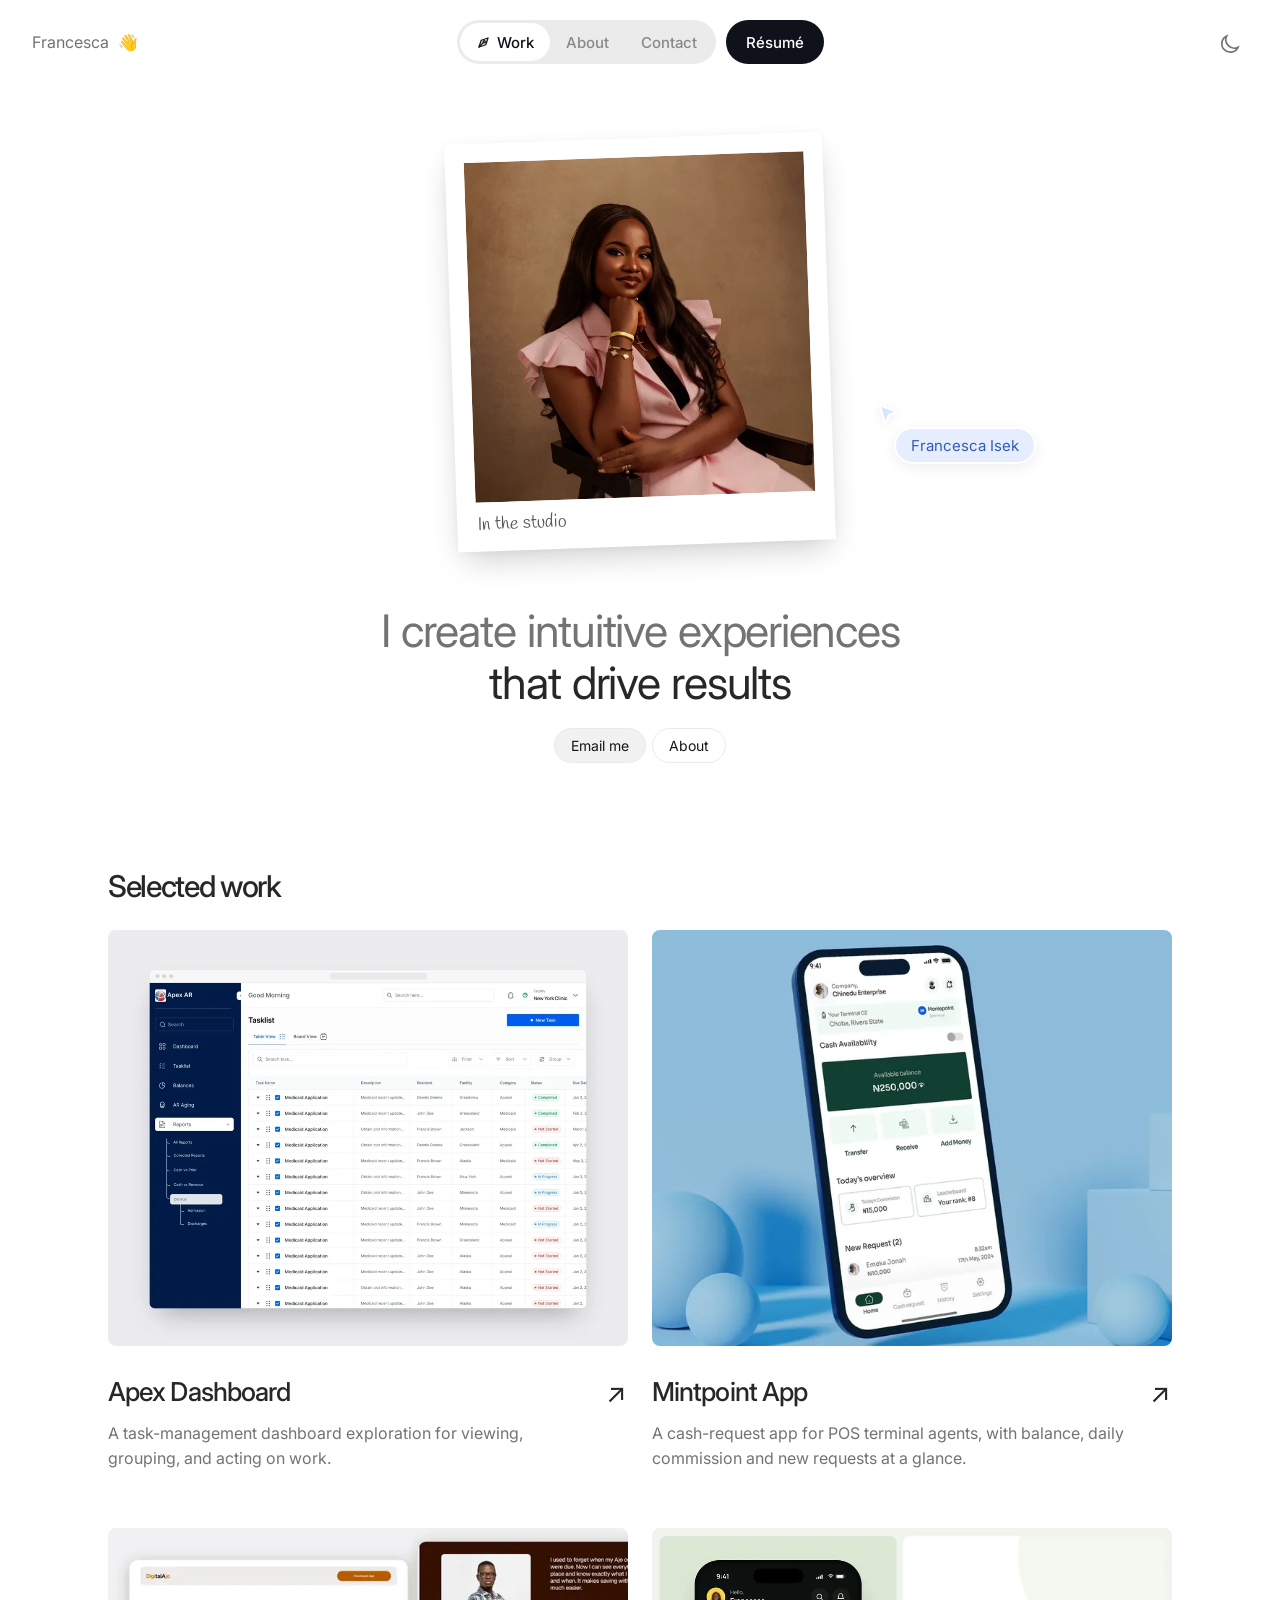
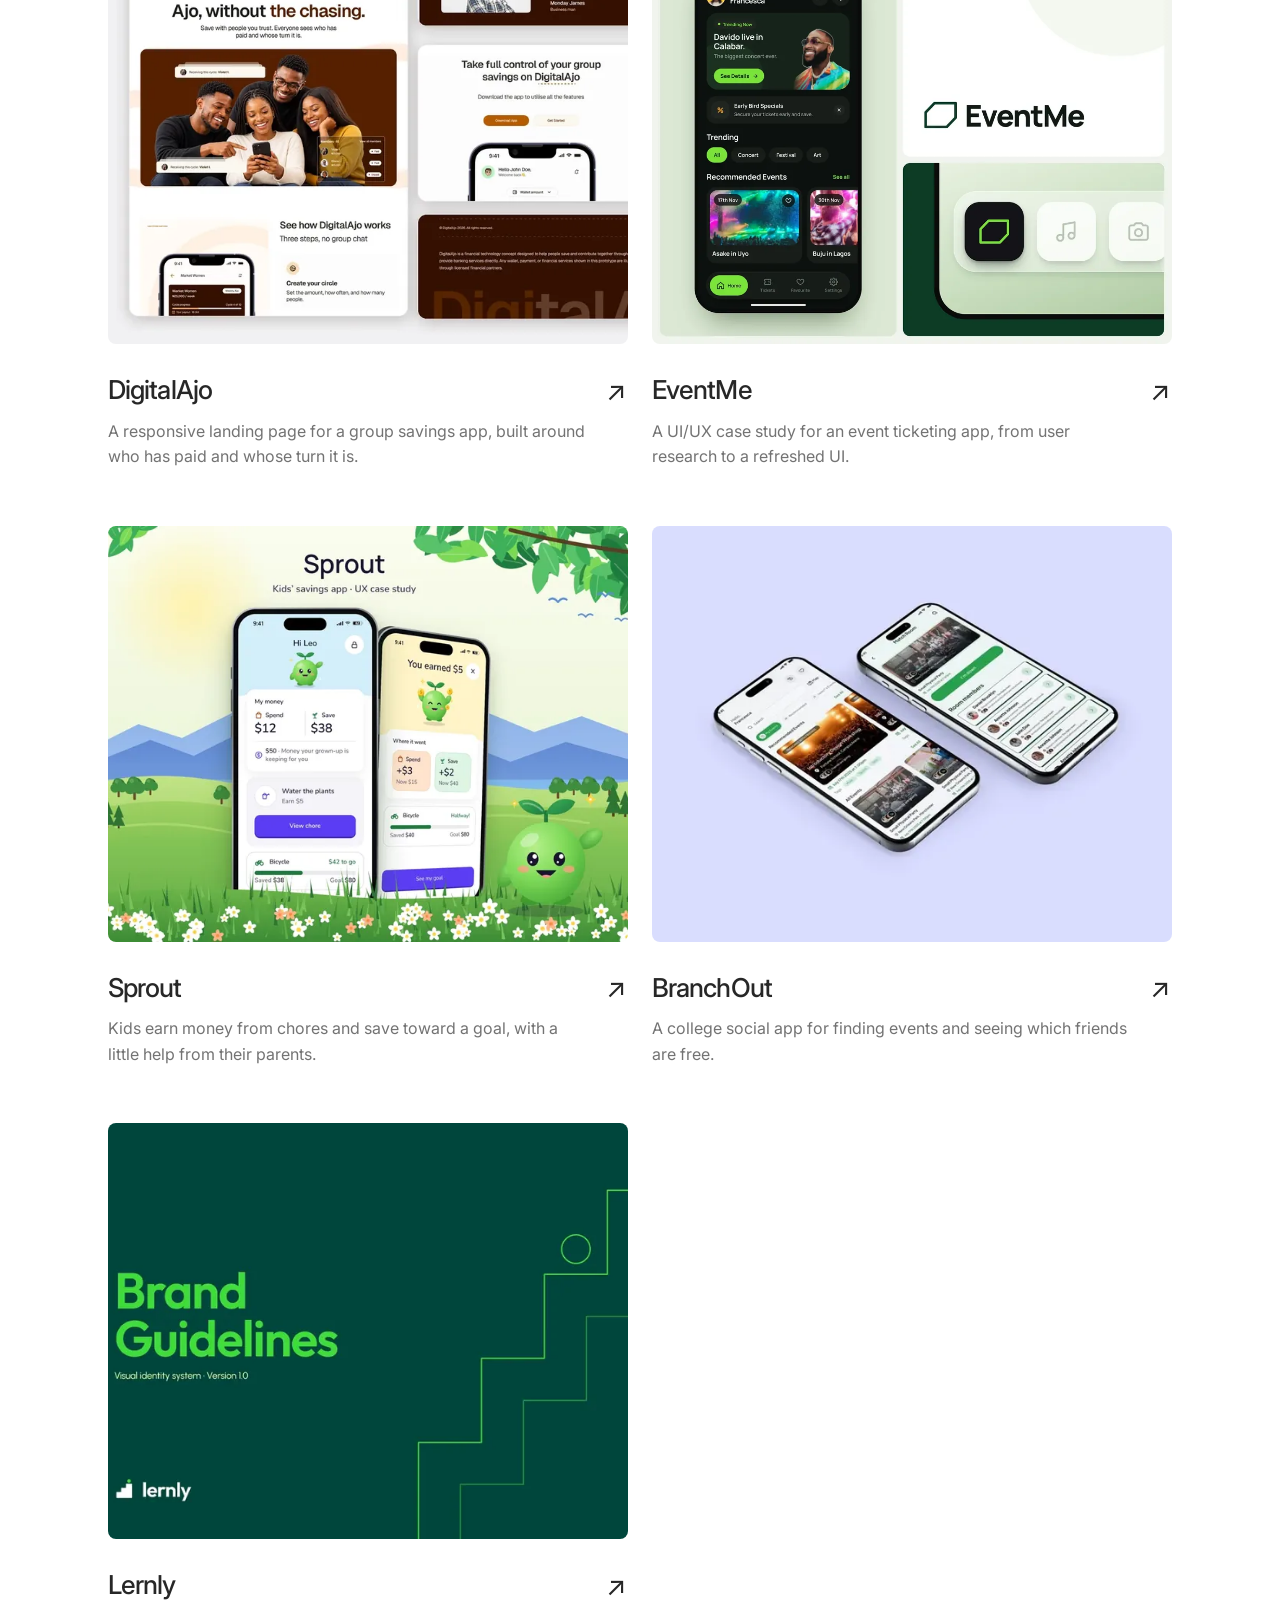
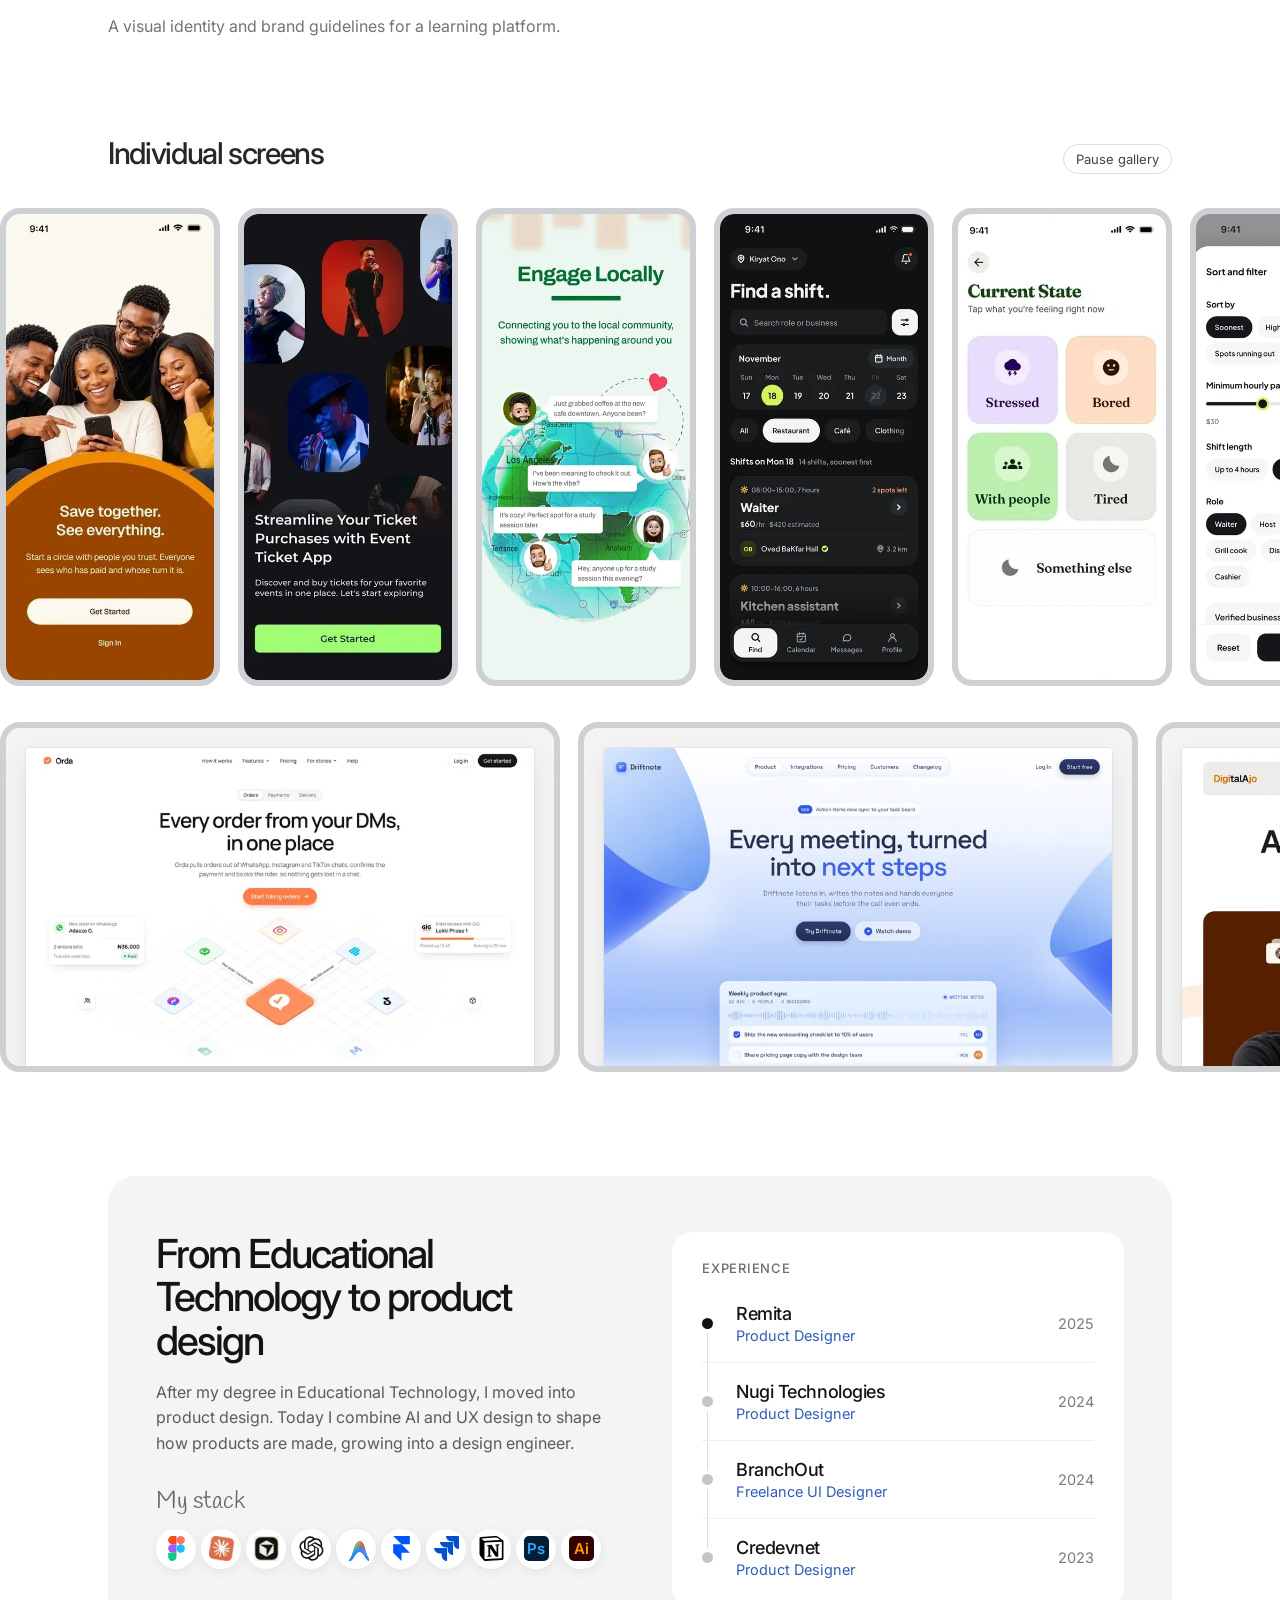
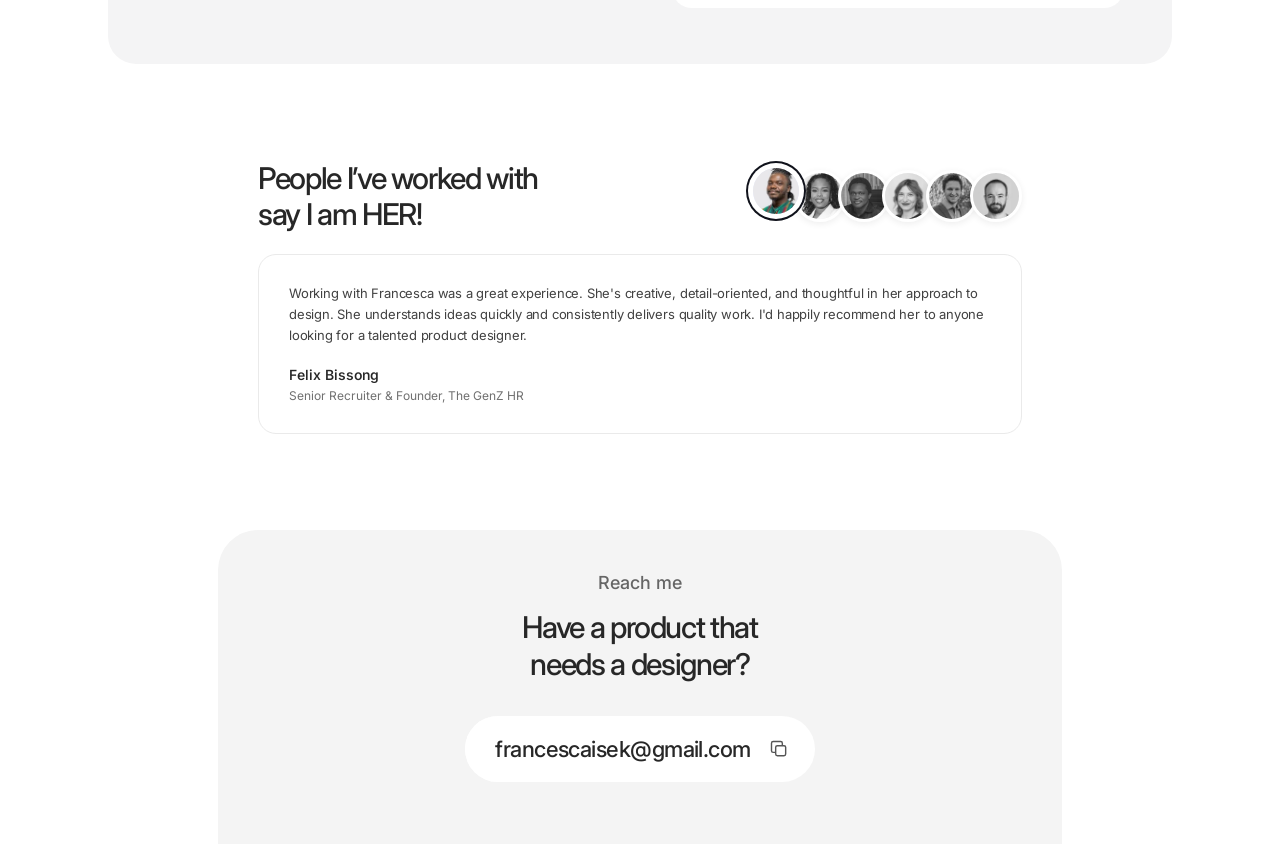
==== commit 4ea95351: "Added on Desktop design image and resized the desktop frames" ====
--- a/index.html
+++ b/index.html
@@ -45,7 +45,7 @@
   }
   </script>
 
-  <link rel="stylesheet" href="css/hero.css?v=mobile-reveal-11">
+  <link rel="stylesheet" href="css/hero.css?v=speed-500">
   <script src="js/portrait.js?v=stack-mobile-1" defer></script>
   <link rel="stylesheet" href="css/header.css?v=links-6">
   <link rel="stylesheet" href="css/theme.css?v=links-7">
@@ -356,6 +356,10 @@
                 srcset="assets/images/screens/web-orda-hero-800.webp 800w, assets/images/screens/web-orda-hero.webp 1400w"
                 sizes="(max-width: 767px) 86vw, 800px" alt="Orda landing page: Every order from your DMs, in one place."
                 width="1400" height="1050" decoding="async"></div>
+            <div class="screen-frame web-frame"><img class="web-shot" src="assets/images/screens/web-driftnote-hero-800.webp"
+                srcset="assets/images/screens/web-driftnote-hero-800.webp 800w, assets/images/screens/web-driftnote-hero.webp 1400w"
+                sizes="(max-width: 767px) 86vw, 800px" alt="Driftnote landing page: Every meeting, turned into next steps."
+                width="1400" height="903" decoding="async"></div>
             <div class="screen-frame web-frame"><img class="web-shot"
                 src="assets/images/screens/web-digitalajo-hero-800.webp"
                 srcset="assets/images/screens/web-digitalajo-hero-800.webp 800w, assets/images/screens/web-digitalajo-hero.webp 1400w"
--- a/css/hero.css
+++ b/css/hero.css
@@ -786,7 +786,7 @@
 }
 
 .screens.ready .screens-track {
-  animation: gallery-scroll 46s linear infinite;
+  animation: gallery-scroll 11s linear infinite;
 }
 
 .screens.ready .screens-track:nth-child(2) {
@@ -1726,8 +1726,8 @@
    The row pauses while the pointer is on it and carries on when it leaves. */
 .screens-window { padding-top: 8px; }
 .screens-track.mobile { padding-bottom: 8px; }
-.mobile .screens-set { gap: 28px; padding-right: 28px; }
-.mobile .screen-frame { --screen-w: 240px; width: var(--screen-w); height: auto; aspect-ratio: 384 / 834; flex: none; padding: 0; border: 6px solid #cfd0d4; border-radius: 20px; background: #cfd0d4; box-shadow: none; overflow: hidden; }
+.mobile .screens-set { gap: 18px; padding-right: 18px; }
+.mobile .screen-frame { --screen-w: 220px; width: var(--screen-w); height: auto; aspect-ratio: 384 / 834; flex: none; padding: 0; border: 6px solid #cfd0d4; border-radius: 20px; background: #cfd0d4; box-shadow: none; overflow: hidden; }
 .mobile .screen-frame img { width: 100%; height: 100%; object-fit: cover; border-radius: 14px; }
 .screens.ready .screens-track:hover { animation-play-state: paused; }
 [data-theme="dark"] .mobile .screen-frame { border-color: #3a3a41; background: #3a3a41; box-shadow: none; }
@@ -1735,16 +1735,16 @@
   .screens-window { padding-top: 4px; }
   .screens-window { scroll-padding-left: var(--m-gutter, 16px); }
   .screens-track.mobile { padding-bottom: 4px; }
-  .mobile .screens-set { gap: 16px; padding-right: 0; }
-  .mobile .screen-frame { flex: 0 0 200px; width: 200px; max-width: none; height: auto; padding: 0; border-width: 5px; border-radius: 20px; scroll-snap-align: start; }
+  .mobile .screens-set { gap: 12px; padding-right: 0; }
+  .mobile .screen-frame { flex: 0 0 195px; width: 195px; max-width: none; height: auto; padding: 0; border-width: 5px; border-radius: 20px; scroll-snap-align: start; }
   .mobile .screen-frame img { border-radius: 15px; }
 }
 /* Laptop row: each website sits flat on a light panel inside the same grey frame
    and 20px corners as the phones. The page runs off the bottom edge, like a browser. */
-.desktop .screens-set { gap: 28px; padding-right: 28px; }
-.desktop .screen-frame { position: relative; width: 760px; height: auto; aspect-ratio: 16 / 10; flex: none; padding: 0; border: 6px solid #cfd0d4; border-radius: 20px; background: #f4f4f5; box-shadow: none; overflow: hidden; }
+.desktop .screens-set { gap: 18px; padding-right: 18px; }
+.desktop .screen-frame { position: relative; width: 560px; height: auto; aspect-ratio: 16 / 10; flex: none; padding: 0; border: 6px solid #cfd0d4; border-radius: 20px; background: #f4f4f5; box-shadow: none; overflow: hidden; }
 .desktop .screen-frame .web-shot { position: absolute; top: 20px; left: 20px; width: calc(100% - 40px); height: auto; object-fit: initial; border-radius: 4px; box-shadow: 0 0 0 1px rgba(0,0,0,.05), 0 10px 30px rgba(20,20,30,.08); }
-.desktop .screen-frame .web-phone { position: absolute; right: 26px; bottom: -70px; width: 128px; height: auto; border: 4px solid #17171a; border-radius: 24px; box-shadow: 0 14px 30px rgba(20,20,30,.18); }
+.desktop .screen-frame .web-phone { position: absolute; right: 22px; bottom: -52px; width: 96px; height: auto; border: 4px solid #17171a; border-radius: 24px; box-shadow: 0 14px 30px rgba(20,20,30,.18); }
 .screens-track + .screens-track { margin-top: 28px; }
 [data-theme="dark"] .desktop .screen-frame { border-color: #3a3a41; background: #26262b; }
 @media (max-width: 767px) {
@@ -1767,7 +1767,7 @@
   .screens-window { overflow: hidden; padding: 0; background: none; scroll-snap-type: none; }
   .screens-track, .screens-track.desktop { display: flex; gap: 0; width: max-content; padding: 4px 0; }
   .screens-track + .screens-track { margin-top: 20px; }
-  .screens-set { gap: 16px; padding-right: 16px; }
+  .screens-set { gap: 12px; padding-right: 12px; }
   .screens-track.held { animation-play-state: paused; }
   .desktop .screen-frame { flex: 0 0 340px; }
   .stack-experience { padding-top: 0; padding-bottom: 0; }
@@ -1879,3 +1879,12 @@
   .action-reveal:focus-within .hero-actions a { animation: none; opacity: 1; visibility: visible; }
   .action-reveal:focus-within .selection-buttons { display: none; }
 }
+
+/* Both rows move at the same speed (about 500px a second). Each row's loop time
+   is its length divided by that speed, so they're set separately. */
+.screens.ready .screens-track.desktop { animation-duration: 8.1s; }
+.screens.ready .screens-track.mobile { animation-duration: 3.8s; }
+@media (max-width: 767px) {
+  .screens.ready .screens-track.desktop { animation-duration: 4.9s; }
+  .screens.ready .screens-track.mobile { animation-duration: 3.3s; }
+}
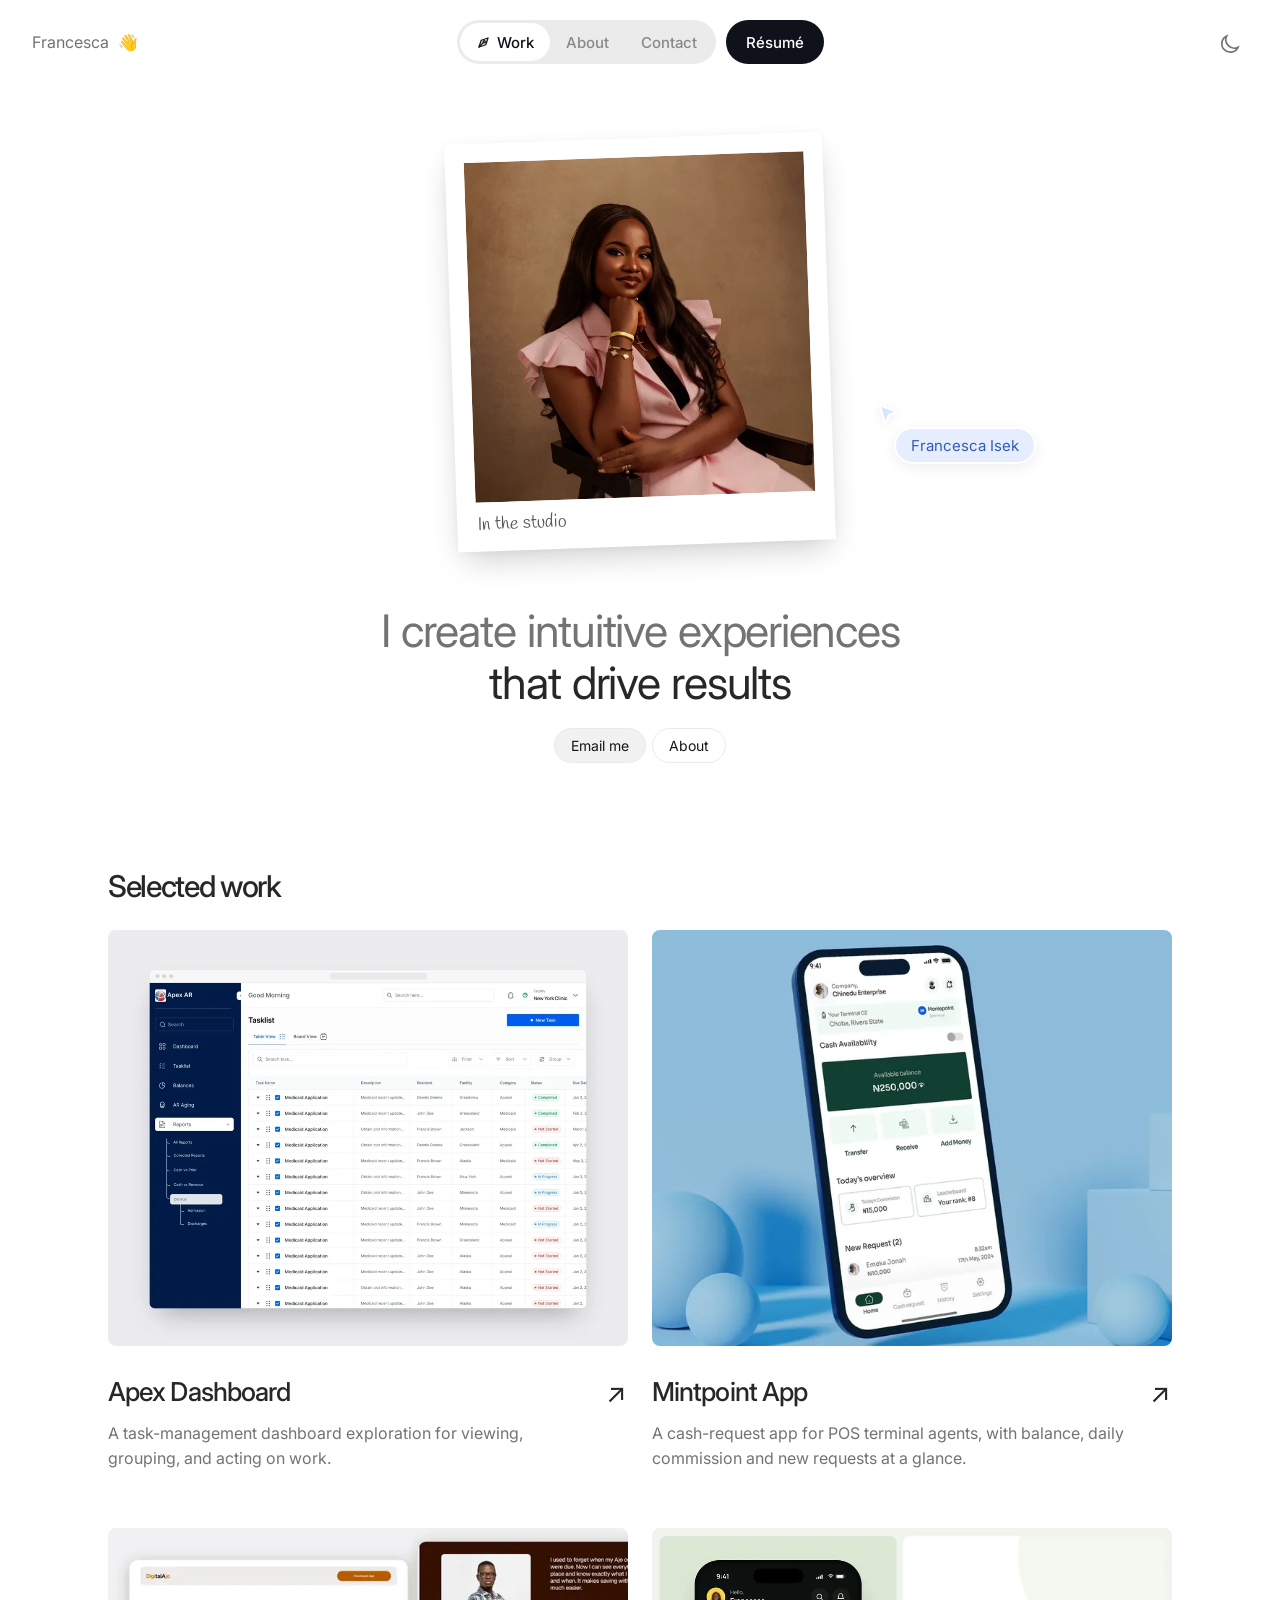
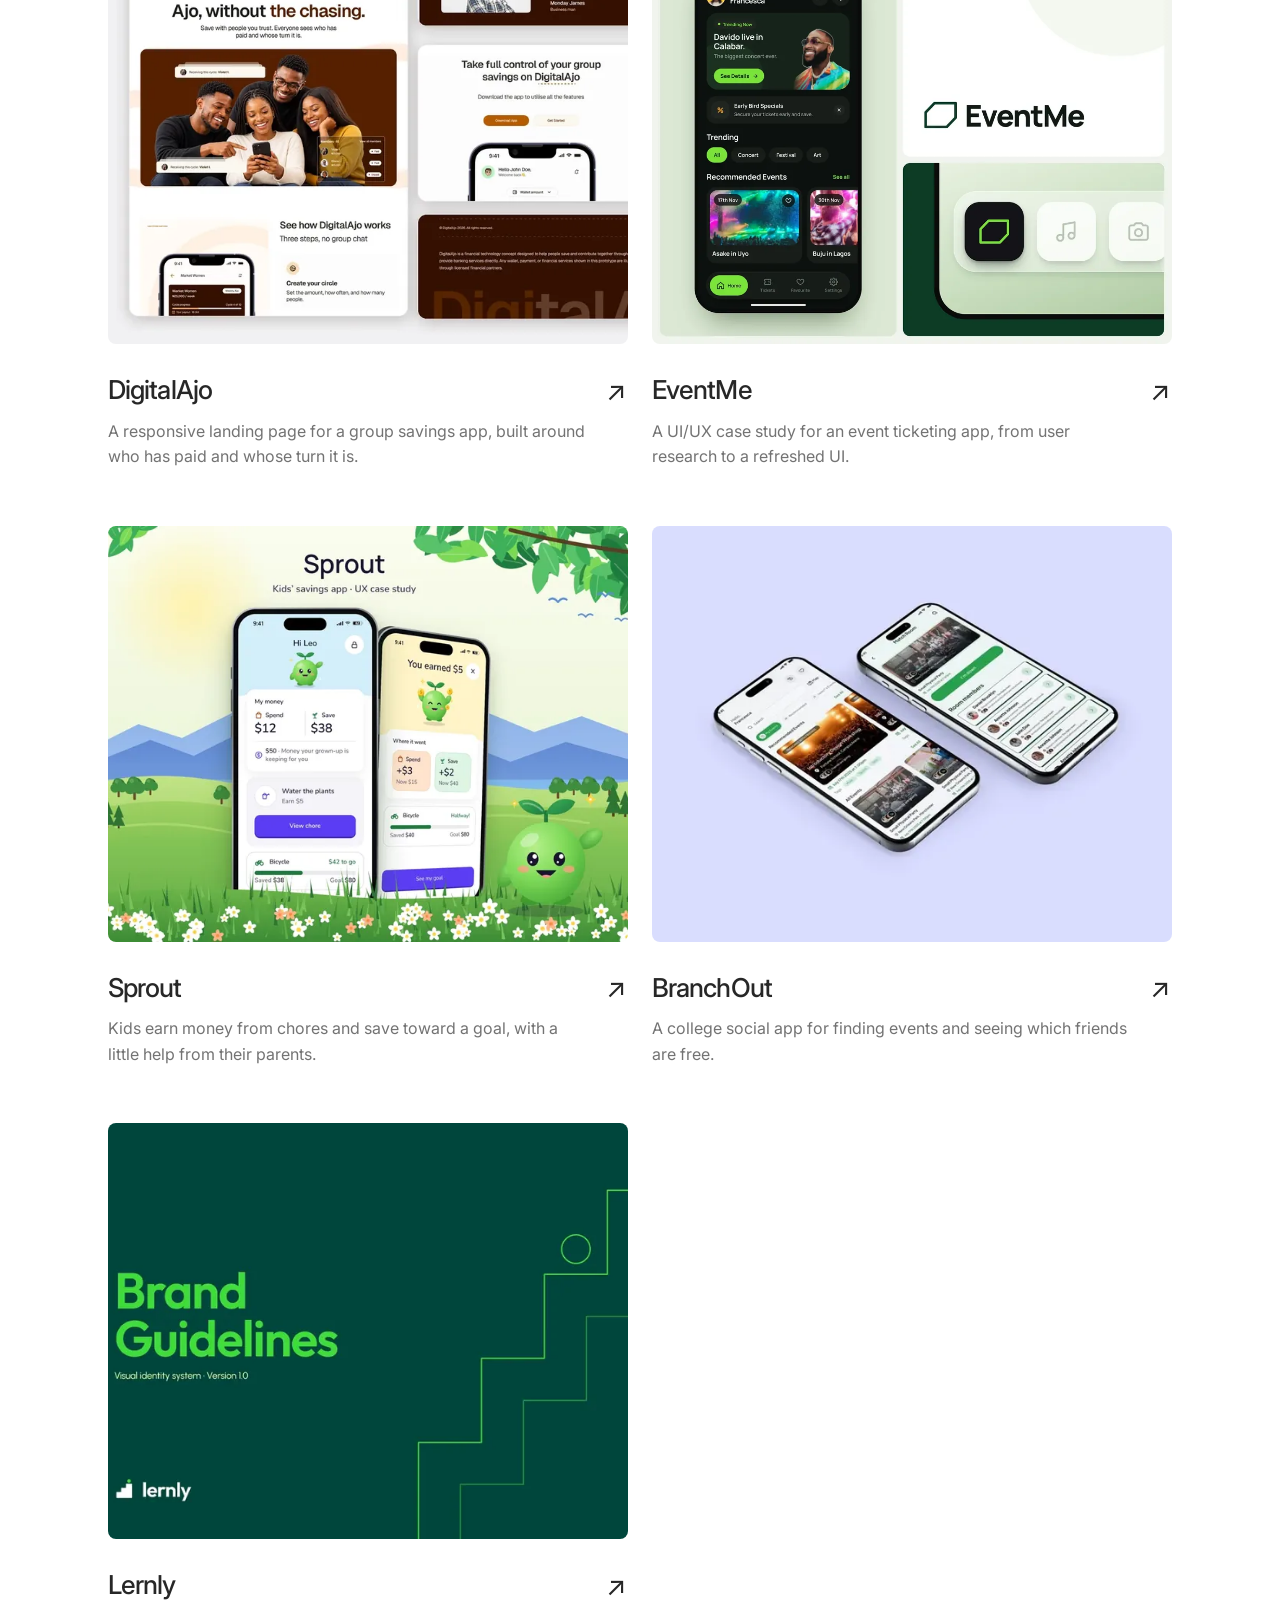
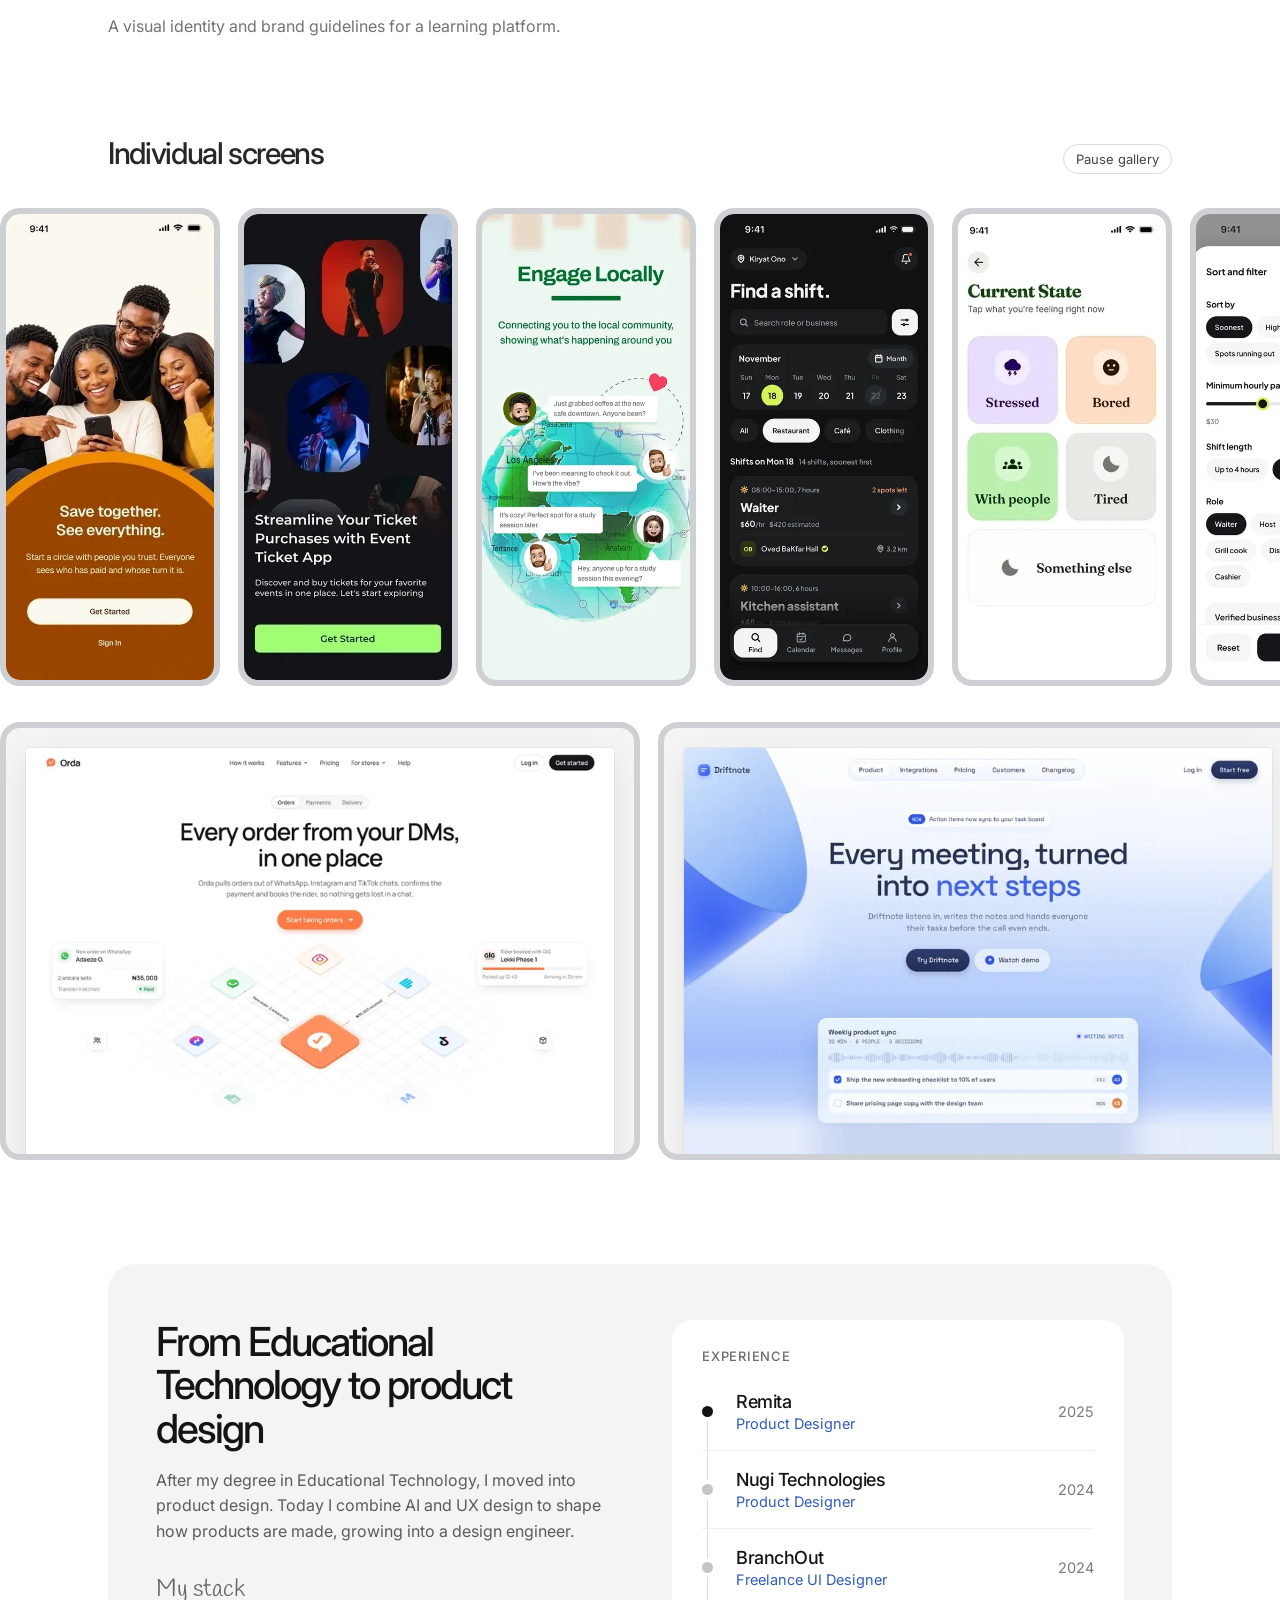
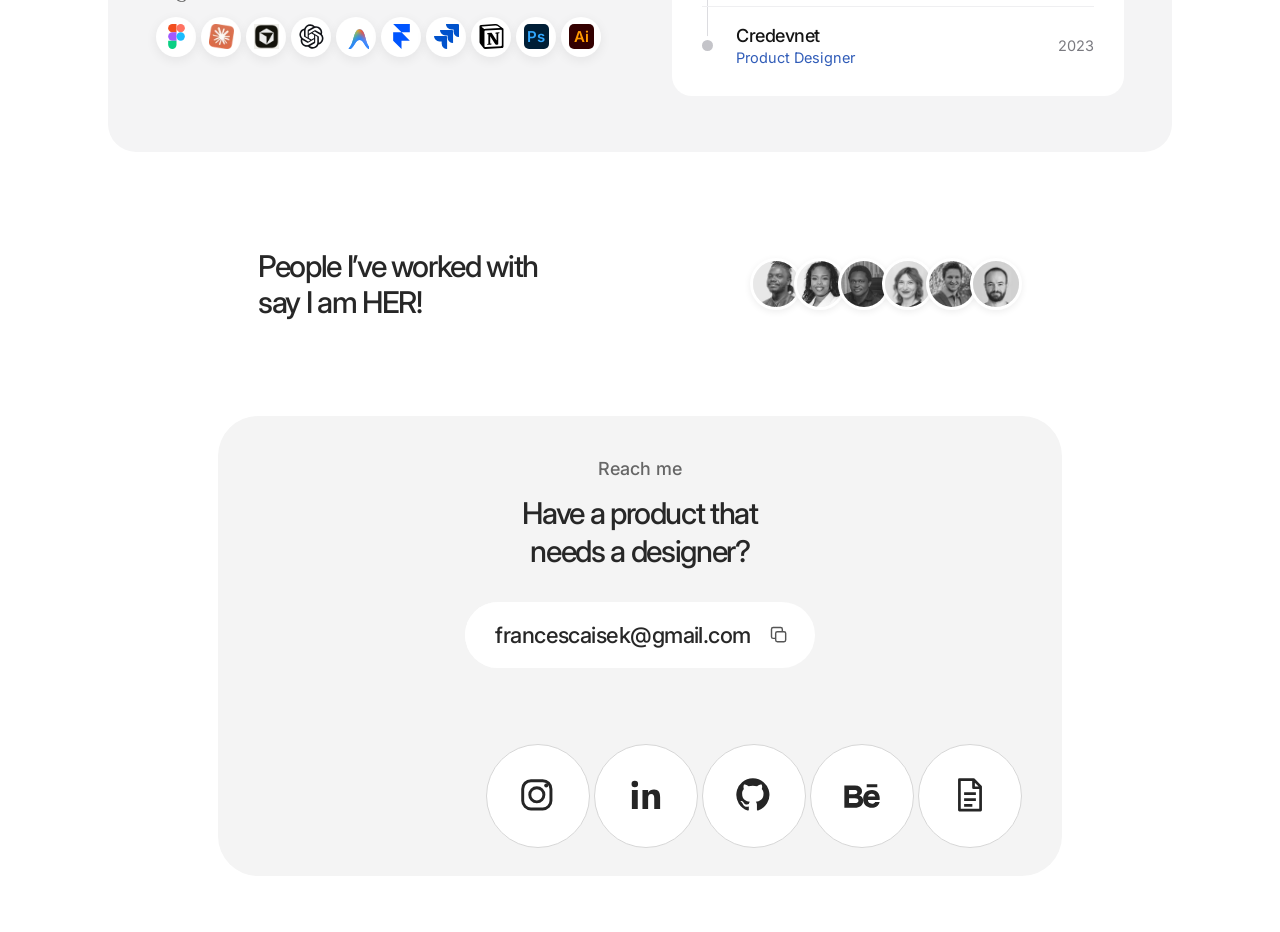
==== commit 1e34f469: "New desktop frame design added" ====
--- a/index.html
+++ b/index.html
@@ -45,8 +45,8 @@
   }
   </script>
 
-  <link rel="stylesheet" href="css/hero.css?v=speed-500">
-  <script src="js/portrait.js?v=stack-mobile-1" defer></script>
+  <link rel="stylesheet" href="css/hero.css?v=frames-640">
+  <script src="js/portrait.js?v=speed-130" defer></script>
   <link rel="stylesheet" href="css/header.css?v=links-6">
   <link rel="stylesheet" href="css/theme.css?v=links-7">
   <link rel="stylesheet" href="css/cursor.css?v=2">
@@ -359,7 +359,11 @@
             <div class="screen-frame web-frame"><img class="web-shot" src="assets/images/screens/web-driftnote-hero-800.webp"
                 srcset="assets/images/screens/web-driftnote-hero-800.webp 800w, assets/images/screens/web-driftnote-hero.webp 1400w"
                 sizes="(max-width: 767px) 86vw, 800px" alt="Driftnote landing page: Every meeting, turned into next steps."
-                width="1400" height="903" decoding="async"></div>
+                width="1400" height="980" decoding="async"></div>
+            <div class="screen-frame web-frame"><img class="web-shot" src="assets/images/screens/web-perks-hero-800.webp"
+                srcset="assets/images/screens/web-perks-hero-800.webp 800w, assets/images/screens/web-perks-hero.webp 1400w"
+                sizes="(max-width: 767px) 86vw, 800px" alt="Perks that grow with your team: equity, perks and payroll for African startup teams."
+                width="1400" height="980" decoding="async"></div>
             <div class="screen-frame web-frame"><img class="web-shot"
                 src="assets/images/screens/web-digitalajo-hero-800.webp"
                 srcset="assets/images/screens/web-digitalajo-hero-800.webp 800w, assets/images/screens/web-digitalajo-hero.webp 1400w"
@@ -369,29 +373,11 @@
                 srcset="assets/images/screens/web-digitalajo-phone-260.webp 260w, assets/images/screens/web-digitalajo-phone.webp 400w"
                 sizes="(max-width: 767px) 66px, 128px" alt="" width="400" height="870" decoding="async"></div>
             <div class="screen-frame web-frame"><img class="web-shot"
-                src="assets/images/screens/web-apex-status-800.webp"
-                srcset="assets/images/screens/web-apex-status-800.webp 800w, assets/images/screens/web-apex-status.webp 1400w"
-                sizes="(max-width: 767px) 86vw, 800px"
-                alt="Apex AR tasklist grouped by status: Completed, In Progress and Not Started." width="1400"
-                height="1050" decoding="async"></div>
-            <div class="screen-frame web-frame"><img class="web-shot"
                 src="assets/images/screens/web-digitalajo-steps-800.webp"
                 srcset="assets/images/screens/web-digitalajo-steps-800.webp 800w, assets/images/screens/web-digitalajo-steps.webp 1400w"
                 sizes="(max-width: 767px) 86vw, 800px"
                 alt="DigitalAjo How it works section: create your circle, invite your people, pay in and get paid out."
                 width="1400" height="1050" decoding="async"></div>
-            <div class="screen-frame web-frame"><img class="web-shot"
-                src="assets/images/screens/web-apex-subtasks-800.webp"
-                srcset="assets/images/screens/web-apex-subtasks-800.webp 800w, assets/images/screens/web-apex-subtasks.webp 1400w"
-                sizes="(max-width: 767px) 86vw, 800px"
-                alt="Apex AR tasklist with subtasks expanded under each application." width="1400" height="1050"
-                decoding="async"></div>
-            <div class="screen-frame web-frame"><img class="web-shot"
-                src="assets/images/screens/web-digitalajo-download-800.webp"
-                srcset="assets/images/screens/web-digitalajo-download-800.webp 800w, assets/images/screens/web-digitalajo-download.webp 1400w"
-                sizes="(max-width: 767px) 86vw, 800px"
-                alt="DigitalAjo download section: Take full control of your group savings." width="1400" height="1050"
-                decoding="async"></div>
           </div>
         </div>
       </div>
--- a/css/hero.css
+++ b/css/hero.css
@@ -1742,13 +1742,13 @@
 /* Laptop row: each website sits flat on a light panel inside the same grey frame
    and 20px corners as the phones. The page runs off the bottom edge, like a browser. */
 .desktop .screens-set { gap: 18px; padding-right: 18px; }
-.desktop .screen-frame { position: relative; width: 560px; height: auto; aspect-ratio: 16 / 10; flex: none; padding: 0; border: 6px solid #cfd0d4; border-radius: 20px; background: #f4f4f5; box-shadow: none; overflow: hidden; }
+.desktop .screen-frame { position: relative; width: 640px; height: 438px; aspect-ratio: auto; flex: none; padding: 0; border: 6px solid #cfd0d4; border-radius: 20px; background: #f4f4f5; box-shadow: none; overflow: hidden; }
 .desktop .screen-frame .web-shot { position: absolute; top: 20px; left: 20px; width: calc(100% - 40px); height: auto; object-fit: initial; border-radius: 4px; box-shadow: 0 0 0 1px rgba(0,0,0,.05), 0 10px 30px rgba(20,20,30,.08); }
-.desktop .screen-frame .web-phone { position: absolute; right: 22px; bottom: -52px; width: 96px; height: auto; border: 4px solid #17171a; border-radius: 24px; box-shadow: 0 14px 30px rgba(20,20,30,.18); }
+.desktop .screen-frame .web-phone { position: absolute; right: 28px; bottom: -65px; width: 120px; height: auto; border: 4px solid #17171a; border-radius: 24px; box-shadow: 0 14px 30px rgba(20,20,30,.18); }
 .screens-track + .screens-track { margin-top: 28px; }
 [data-theme="dark"] .desktop .screen-frame { border-color: #3a3a41; background: #26262b; }
 @media (max-width: 767px) {
-  .desktop .screen-frame { width: 340px; border-width: 5px; border-radius: 20px; }
+  .desktop .screen-frame { width: 340px; height: auto; aspect-ratio: 16 / 10; border-width: 5px; border-radius: 20px; }
   .desktop .screen-frame .web-shot { top: 12px; left: 12px; width: calc(100% - 24px); border-radius: 3px; }
   .desktop .screen-frame .web-phone { width: 66px; right: 14px; bottom: -36px; border-width: 3px; border-radius: 13px; }
 }
@@ -1879,12 +1879,3 @@
   .action-reveal:focus-within .hero-actions a { animation: none; opacity: 1; visibility: visible; }
   .action-reveal:focus-within .selection-buttons { display: none; }
 }
-
-/* Both rows move at the same speed (about 500px a second). Each row's loop time
-   is its length divided by that speed, so they're set separately. */
-.screens.ready .screens-track.desktop { animation-duration: 8.1s; }
-.screens.ready .screens-track.mobile { animation-duration: 3.8s; }
-@media (max-width: 767px) {
-  .screens.ready .screens-track.desktop { animation-duration: 4.9s; }
-  .screens.ready .screens-track.mobile { animation-duration: 3.3s; }
-}
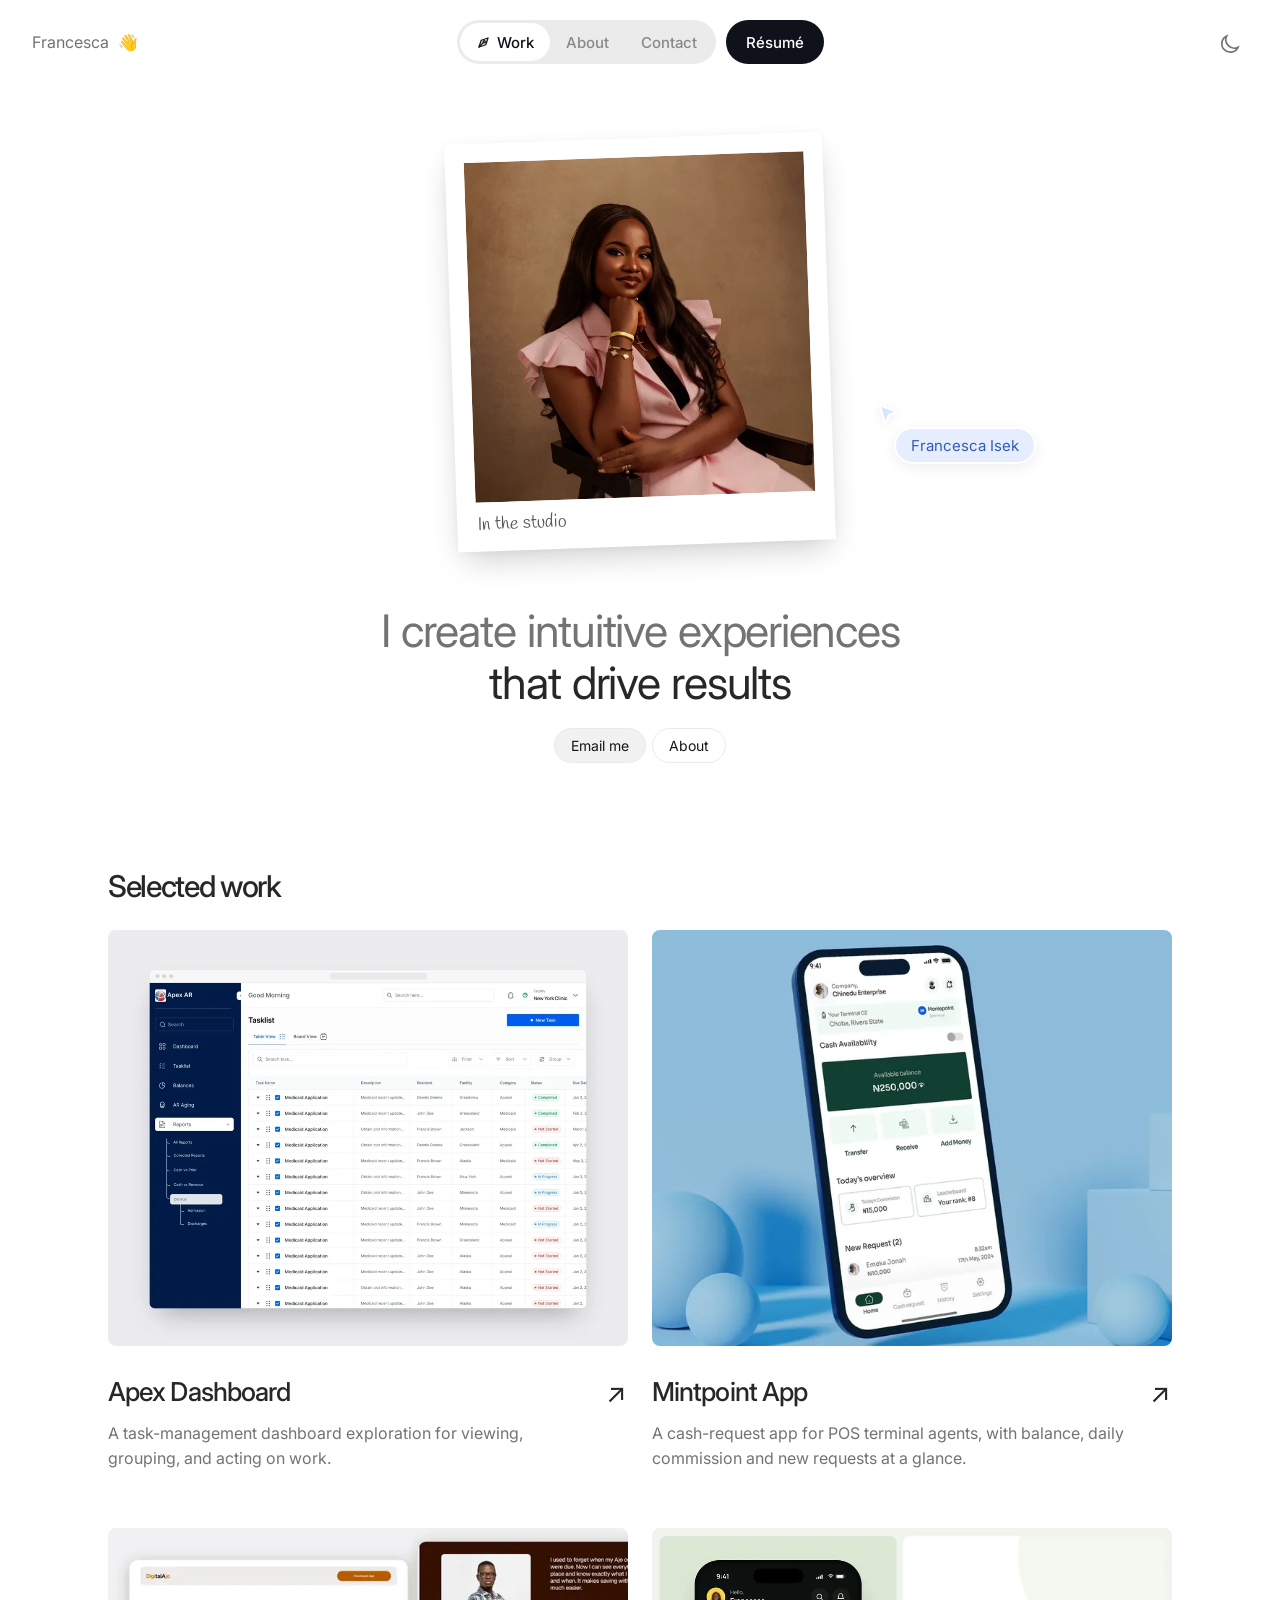
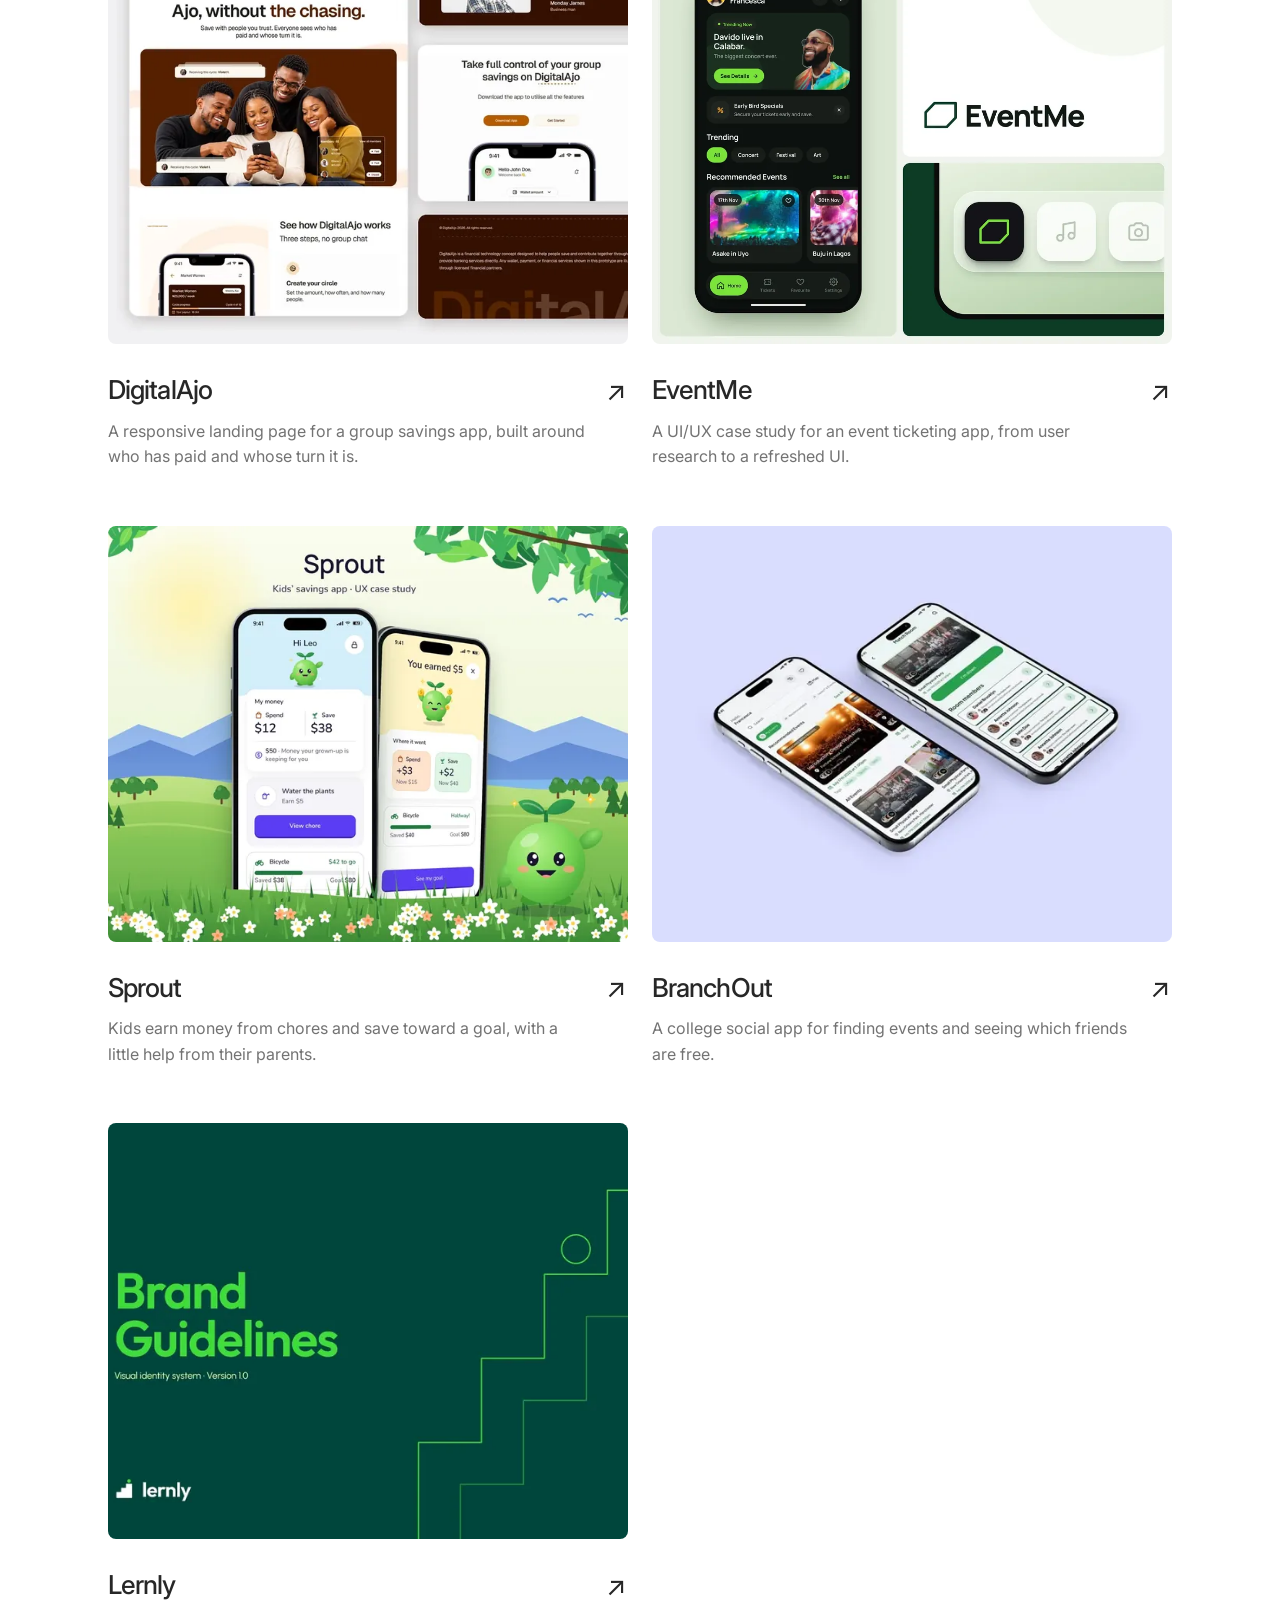
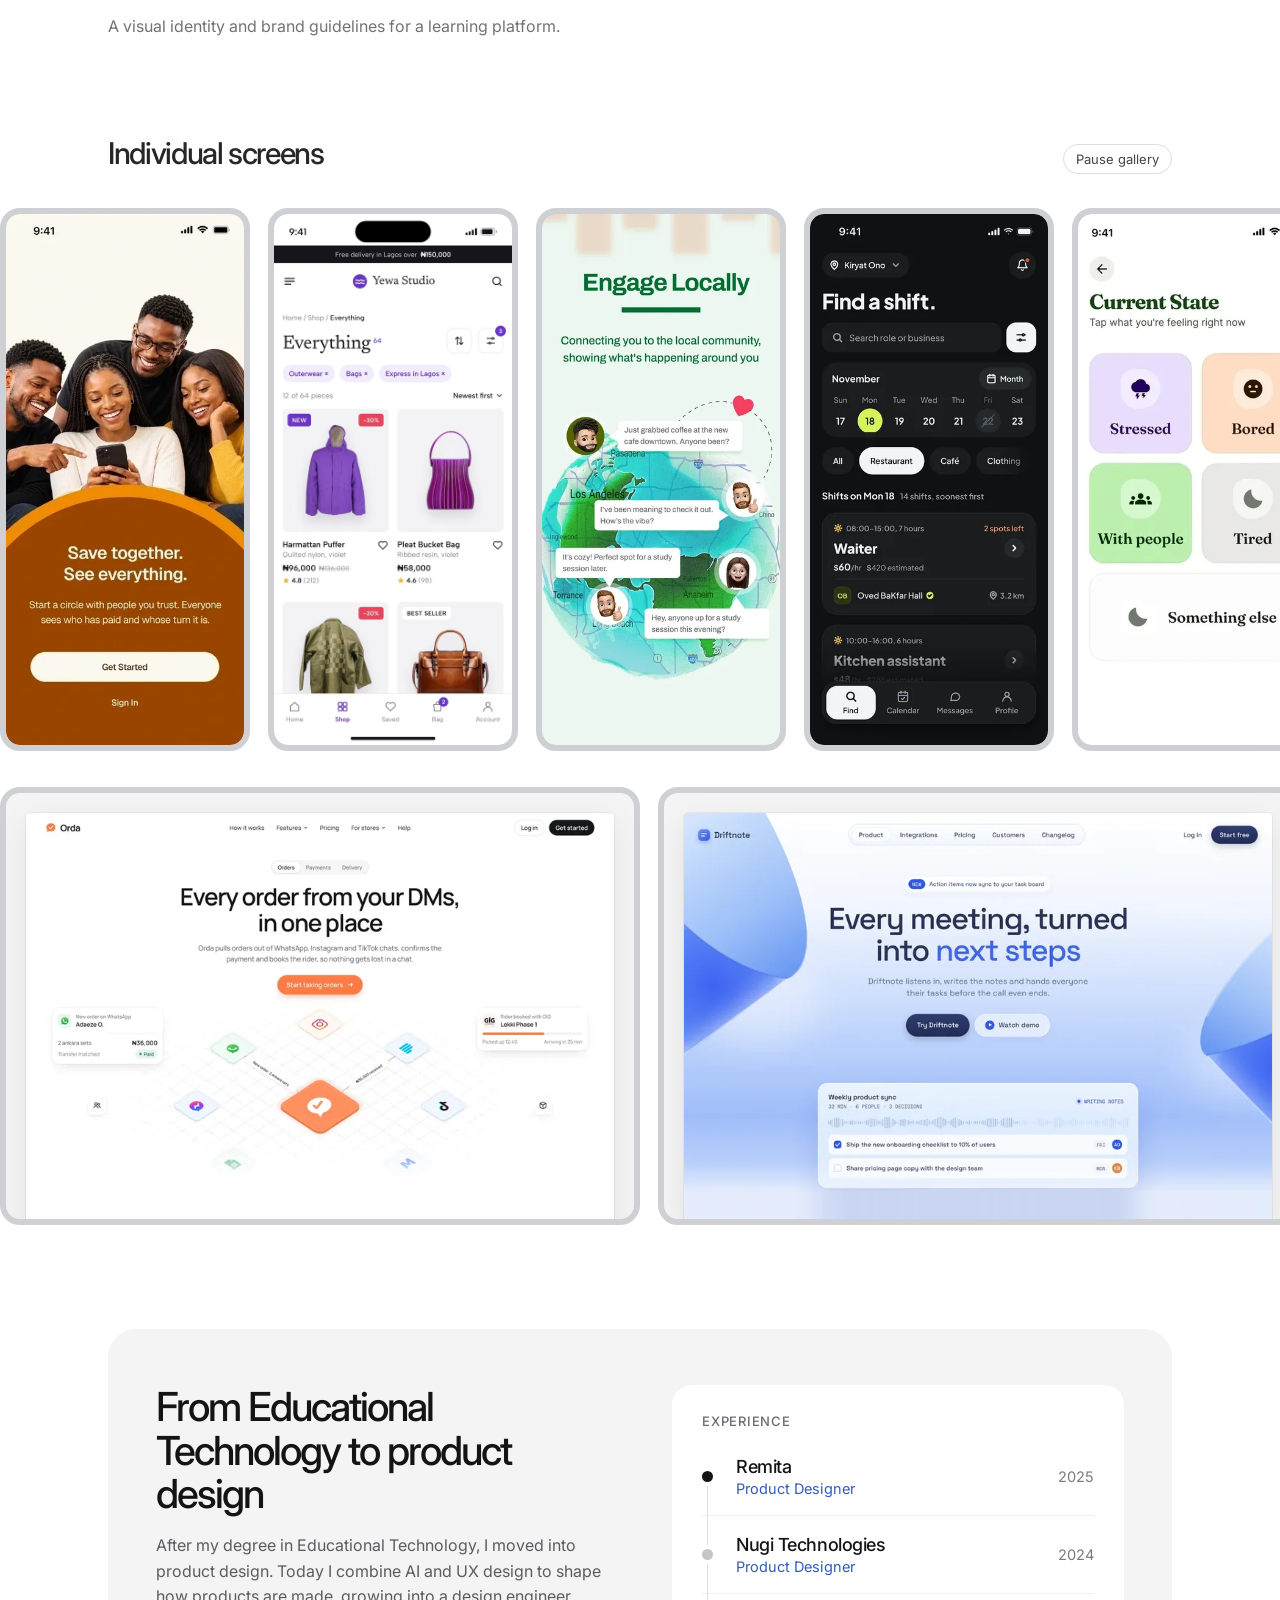
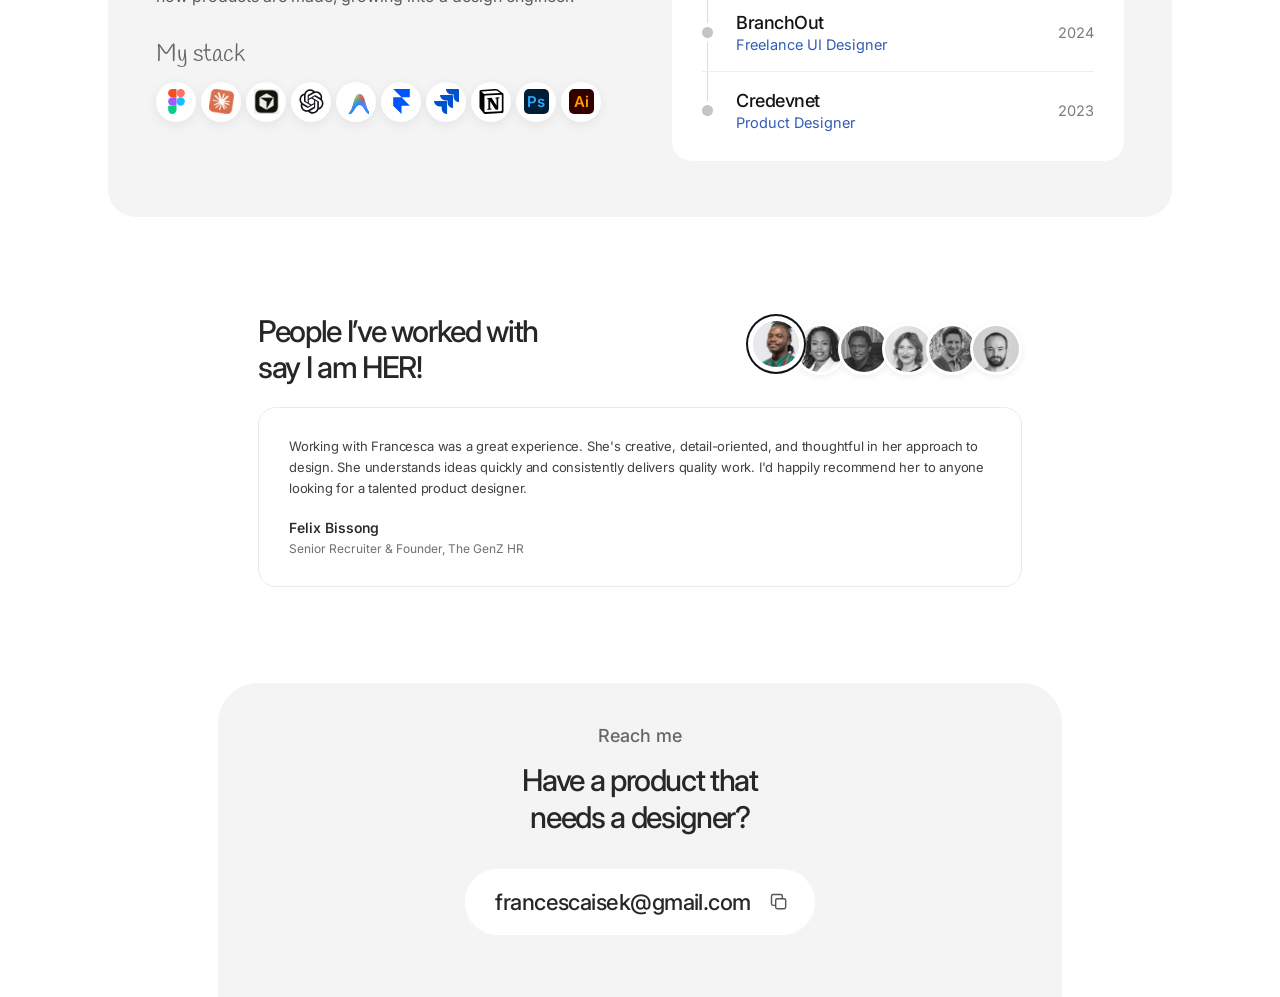
==== commit ca549a72: "Ecommerce sxreens added for desktop/mobile frames" ====
--- a/index.html
+++ b/index.html
@@ -45,8 +45,8 @@
   }
   </script>
 
-  <link rel="stylesheet" href="css/hero.css?v=frames-640">
-  <script src="js/portrait.js?v=speed-130" defer></script>
+  <link rel="stylesheet" href="css/hero.css?v=mobile-250">
+  <script src="js/portrait.js?v=speed-150" defer></script>
   <link rel="stylesheet" href="css/header.css?v=links-6">
   <link rel="stylesheet" href="css/theme.css?v=links-7">
   <link rel="stylesheet" href="css/cursor.css?v=2">
@@ -312,40 +312,41 @@
           <div class="screens-set">
             <div class="screen-frame"><img src="assets/images/screens/screen-digitalajo-onboarding-400.webp"
                 srcset="assets/images/screens/screen-digitalajo-onboarding-400.webp 400w, assets/images/screens/screen-digitalajo-onboarding.webp 540w"
-                sizes="(max-width: 767px) 190px, 228px" alt="DigitalAjo onboarding: Save together. See everything."
+                sizes="(max-width: 767px) 200px, 238px" alt="DigitalAjo onboarding: Save together. See everything."
                 width="540" height="1170" decoding="async">
             </div>
-            <div class="screen-frame"><img src="assets/images/screens/screen-eventme-400.webp"
-                srcset="assets/images/screens/screen-eventme-400.webp 400w, assets/images/screens/screen-eventme.webp 540w"
-                sizes="(max-width: 767px) 190px, 228px" alt="EventMe welcome screen: Streamline your ticket purchases."
-                width="540" height="1170" decoding="async"></div>
+            <div class="screen-frame"><img src="assets/images/screens/screen-yewa-shop-400.webp"
+                srcset="assets/images/screens/screen-yewa-shop-400.webp 540w, assets/images/screens/screen-yewa-shop.webp 725w"
+                sizes="(max-width: 767px) 200px, 238px"
+                alt="Yewa Studio shop on mobile: filters, product cards and bottom navigation." width="540"
+                height="1170" decoding="async"></div>
             <div class="screen-frame"><img src="assets/images/screens/screen-engage-locally-400.webp"
                 srcset="assets/images/screens/screen-engage-locally-400.webp 400w, assets/images/screens/screen-engage-locally.webp 540w"
-                sizes="(max-width: 767px) 190px, 228px"
+                sizes="(max-width: 767px) 200px, 238px"
                 alt="Engage Locally: a community map with neighbours chatting about a new café and a study session."
                 width="540" height="1170" decoding="async"></div>
             <div class="screen-frame"><img src="assets/images/screens/screen-shift-home-400.webp"
                 srcset="assets/images/screens/screen-shift-home-400.webp 400w, assets/images/screens/screen-shift-home.webp 540w"
-                sizes="(max-width: 767px) 190px, 228px"
+                sizes="(max-width: 767px) 200px, 238px"
                 alt="Find a shift home in dark mode: week calendar, category filters and shift cards." width="540"
                 height="1170" decoding="async"></div>
             <div class="screen-frame"><img src="assets/images/screens/screen-moods-400.webp"
                 srcset="assets/images/screens/screen-moods-400.webp 400w, assets/images/screens/screen-moods.webp 540w"
-                sizes="(max-width: 767px) 190px, 228px"
+                sizes="(max-width: 767px) 200px, 238px"
                 alt="Current State mood check-in with Stressed, Bored, With people and Tired options." width="540"
                 height="1170" decoding="async"></div>
             <div class="screen-frame"><img src="assets/images/screens/screen-shift-filter-400.webp"
                 srcset="assets/images/screens/screen-shift-filter-400.webp 400w, assets/images/screens/screen-shift-filter.webp 540w"
-                sizes="(max-width: 767px) 190px, 228px"
+                sizes="(max-width: 767px) 200px, 238px"
                 alt="Sort and filter sheet: sort options, minimum hourly pay slider, shift length and role." width="540"
                 height="1170" decoding="async"></div>
             <div class="screen-frame"><img src="assets/images/screens/screen-live-chat-400.webp"
                 srcset="assets/images/screens/screen-live-chat-400.webp 400w, assets/images/screens/screen-live-chat.webp 540w"
-                sizes="(max-width: 767px) 190px, 228px" alt="Healthcare live chat with a care nurse." width="540"
+                sizes="(max-width: 767px) 200px, 238px" alt="Healthcare live chat with a care nurse." width="540"
                 height="1170" decoding="async"></div>
             <div class="screen-frame"><img src="assets/images/screens/screen-shift-date-400.webp"
                 srcset="assets/images/screens/screen-shift-date-400.webp 400w, assets/images/screens/screen-shift-date.webp 540w"
-                sizes="(max-width: 767px) 190px, 228px"
+                sizes="(max-width: 767px) 200px, 238px"
                 alt="Choose a date sheet: quick picks, month calendar with available days." width="540" height="1170"
                 decoding="async"></div>
           </div>
@@ -365,19 +366,15 @@
                 sizes="(max-width: 767px) 86vw, 800px" alt="Perks that grow with your team: equity, perks and payroll for African startup teams."
                 width="1400" height="980" decoding="async"></div>
             <div class="screen-frame web-frame"><img class="web-shot"
-                src="assets/images/screens/web-digitalajo-hero-800.webp"
-                srcset="assets/images/screens/web-digitalajo-hero-800.webp 800w, assets/images/screens/web-digitalajo-hero.webp 1400w"
-                sizes="(max-width: 767px) 86vw, 800px"
-                alt="DigitalAjo landing page on desktop, with the mobile version alongside." width="1400" height="1050"
-                decoding="async"><img class="web-phone" src="assets/images/screens/web-digitalajo-phone-260.webp"
-                srcset="assets/images/screens/web-digitalajo-phone-260.webp 260w, assets/images/screens/web-digitalajo-phone.webp 400w"
-                sizes="(max-width: 767px) 66px, 128px" alt="" width="400" height="870" decoding="async"></div>
-            <div class="screen-frame web-frame"><img class="web-shot"
                 src="assets/images/screens/web-digitalajo-steps-800.webp"
                 srcset="assets/images/screens/web-digitalajo-steps-800.webp 800w, assets/images/screens/web-digitalajo-steps.webp 1400w"
                 sizes="(max-width: 767px) 86vw, 800px"
                 alt="DigitalAjo How it works section: create your circle, invite your people, pay in and get paid out."
                 width="1400" height="1050" decoding="async"></div>
+            <div class="screen-frame web-frame"><img class="web-shot" src="assets/images/screens/web-yewa-shop-800.webp"
+                srcset="assets/images/screens/web-yewa-shop-800.webp 800w, assets/images/screens/web-yewa-shop.webp 1400w"
+                sizes="(max-width: 767px) 86vw, 800px" alt="Yewa Studio shop page: product listing with filters."
+                width="1400" height="1111" decoding="async"></div>
           </div>
         </div>
       </div>
--- a/css/hero.css
+++ b/css/hero.css
@@ -1727,7 +1727,7 @@
 .screens-window { padding-top: 8px; }
 .screens-track.mobile { padding-bottom: 8px; }
 .mobile .screens-set { gap: 18px; padding-right: 18px; }
-.mobile .screen-frame { --screen-w: 220px; width: var(--screen-w); height: auto; aspect-ratio: 384 / 834; flex: none; padding: 0; border: 6px solid #cfd0d4; border-radius: 20px; background: #cfd0d4; box-shadow: none; overflow: hidden; }
+.mobile .screen-frame { --screen-w: 250px; width: var(--screen-w); height: auto; aspect-ratio: 384 / 834; flex: none; padding: 0; border: 6px solid #cfd0d4; border-radius: 20px; background: #cfd0d4; box-shadow: none; overflow: hidden; }
 .mobile .screen-frame img { width: 100%; height: 100%; object-fit: cover; border-radius: 14px; }
 .screens.ready .screens-track:hover { animation-play-state: paused; }
 [data-theme="dark"] .mobile .screen-frame { border-color: #3a3a41; background: #3a3a41; box-shadow: none; }
@@ -1736,7 +1736,7 @@
   .screens-window { scroll-padding-left: var(--m-gutter, 16px); }
   .screens-track.mobile { padding-bottom: 4px; }
   .mobile .screens-set { gap: 12px; padding-right: 0; }
-  .mobile .screen-frame { flex: 0 0 195px; width: 195px; max-width: none; height: auto; padding: 0; border-width: 5px; border-radius: 20px; scroll-snap-align: start; }
+  .mobile .screen-frame { flex: 0 0 210px; width: 210px; max-width: none; height: auto; padding: 0; border-width: 5px; border-radius: 20px; scroll-snap-align: start; }
   .mobile .screen-frame img { border-radius: 15px; }
 }
 /* Laptop row: each website sits flat on a light panel inside the same grey frame
